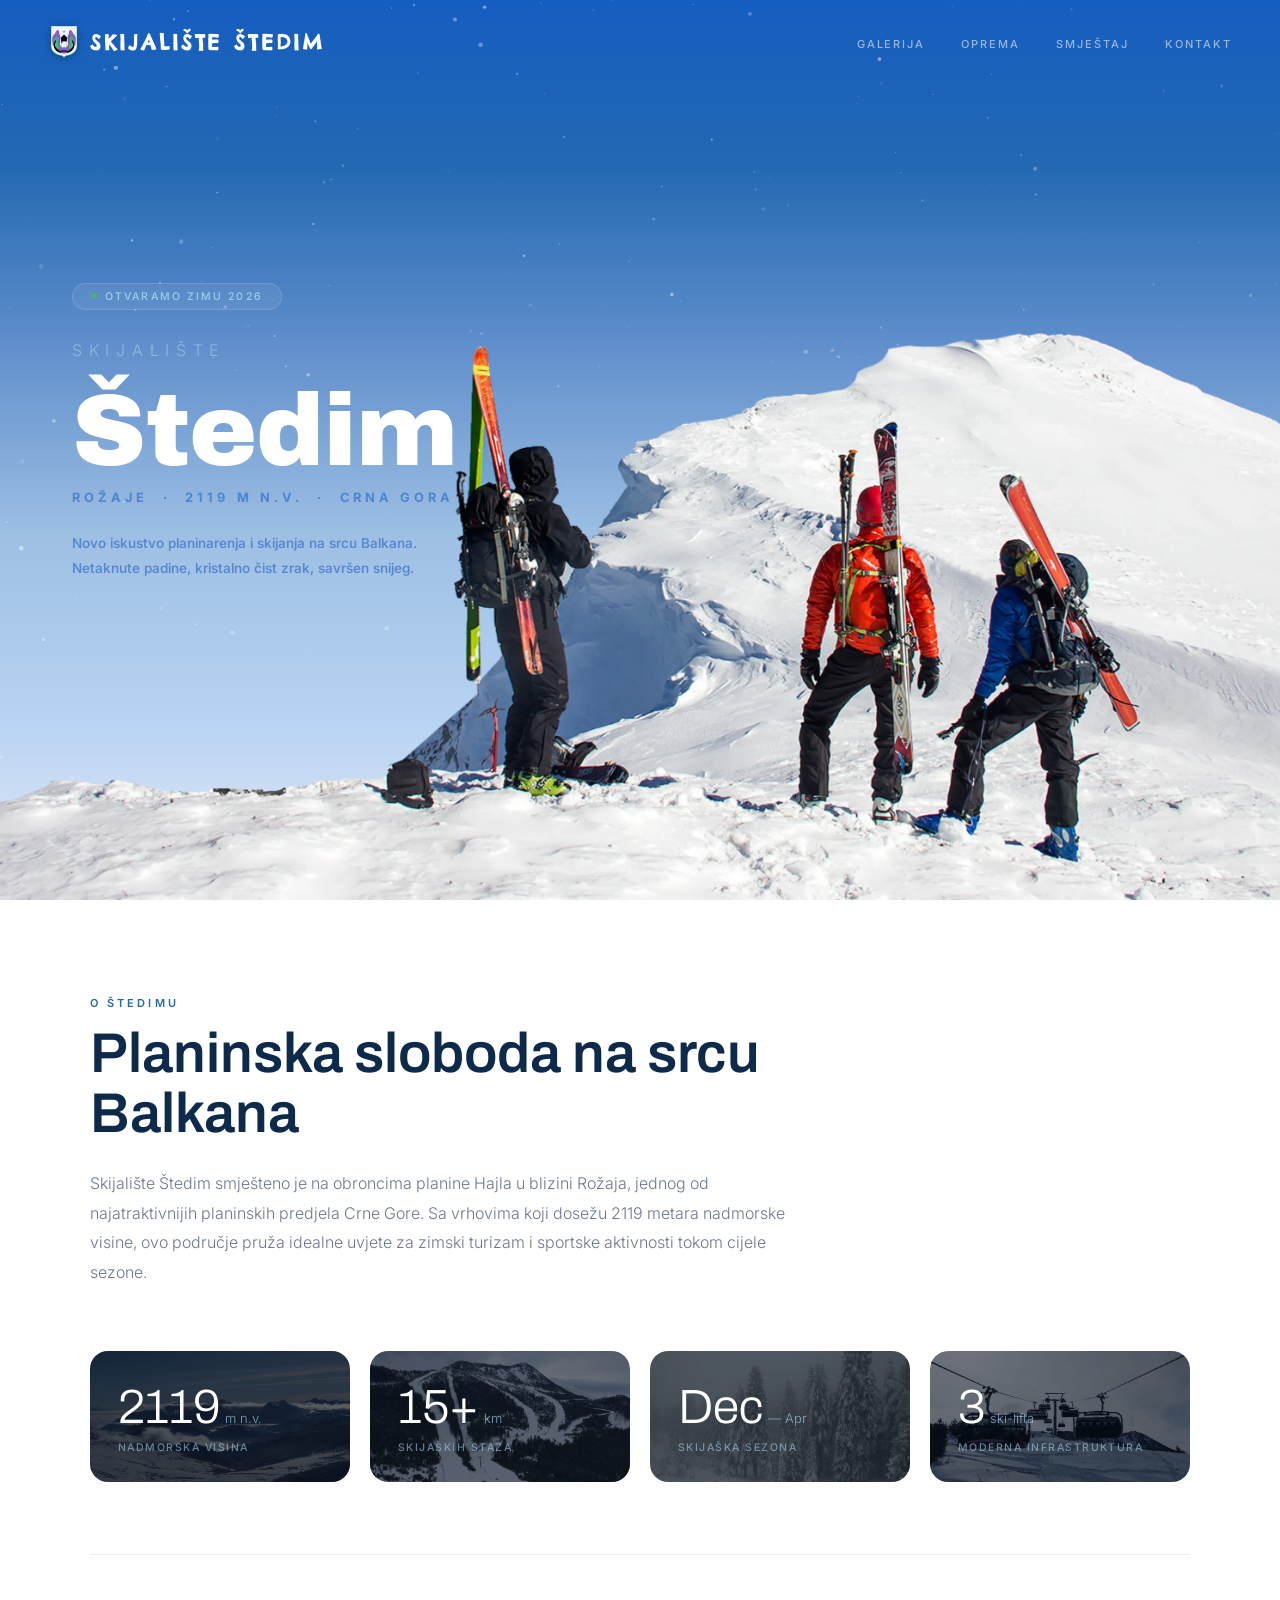
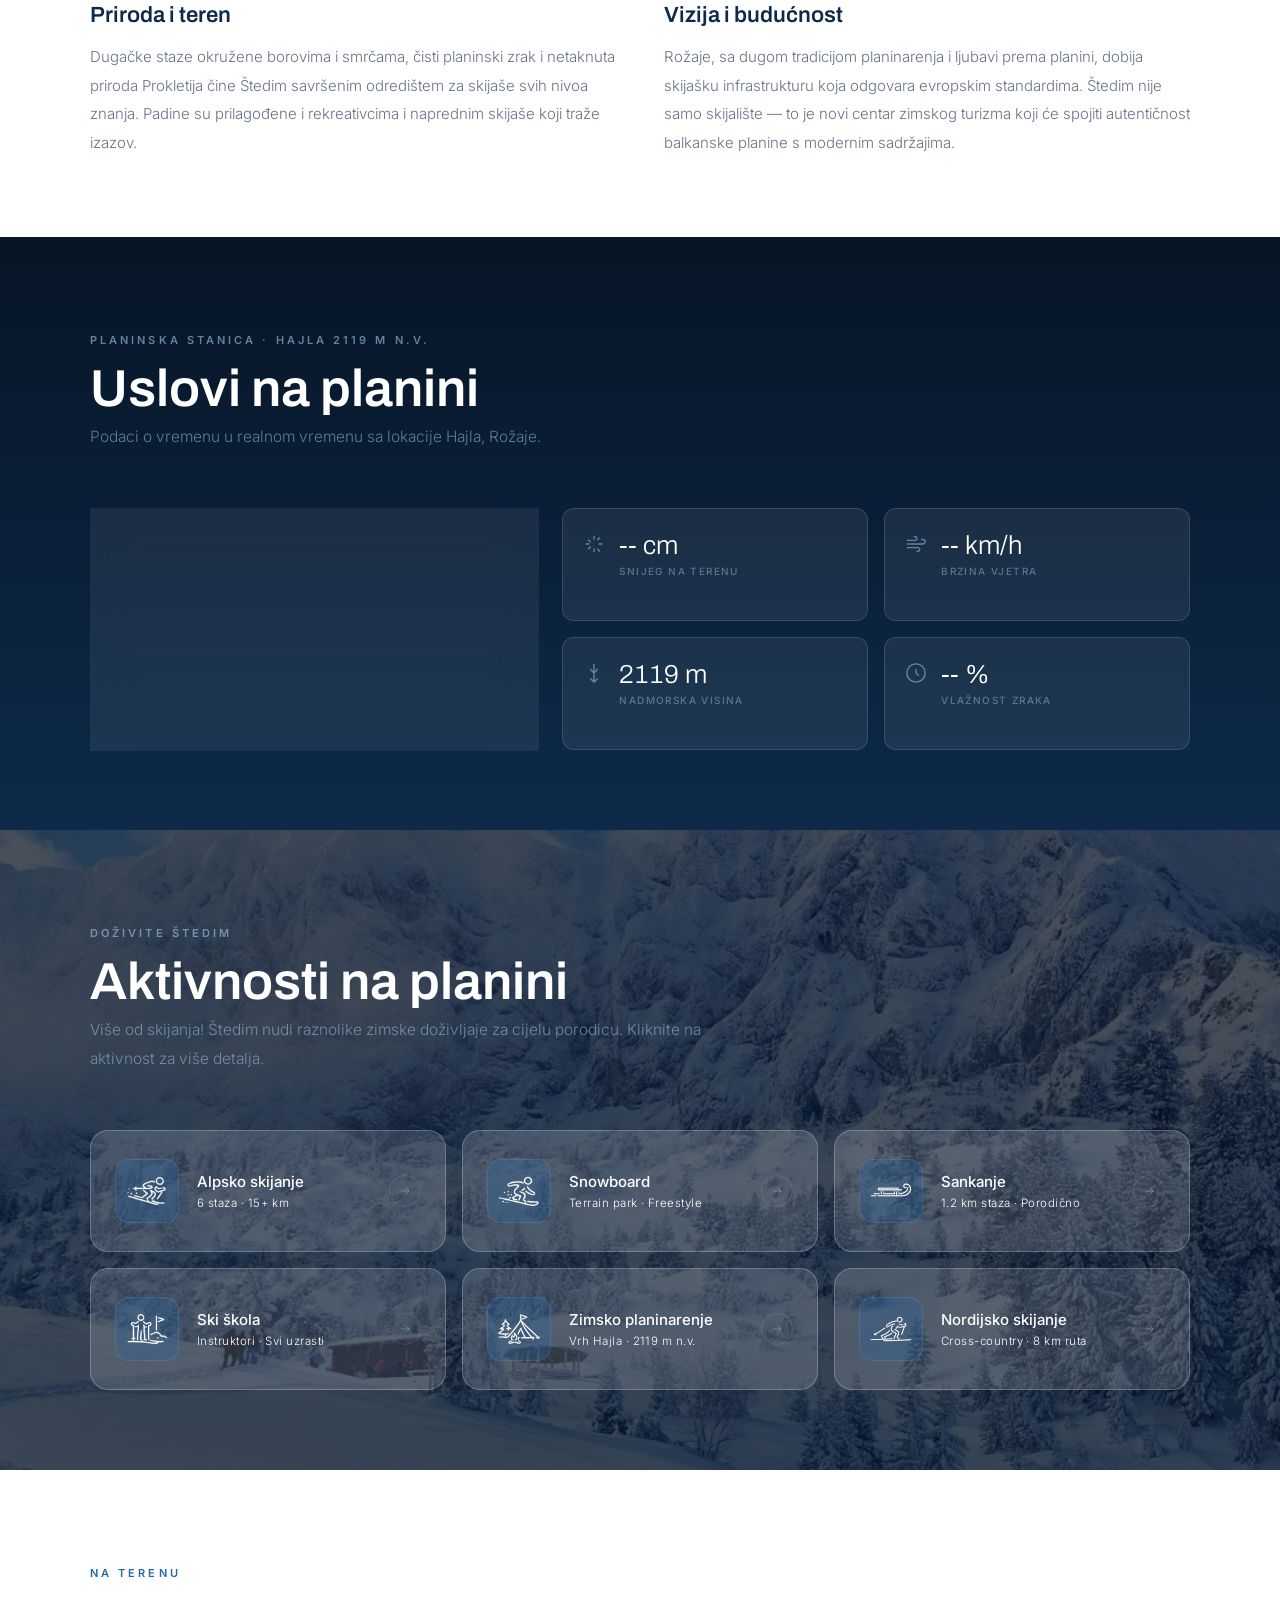
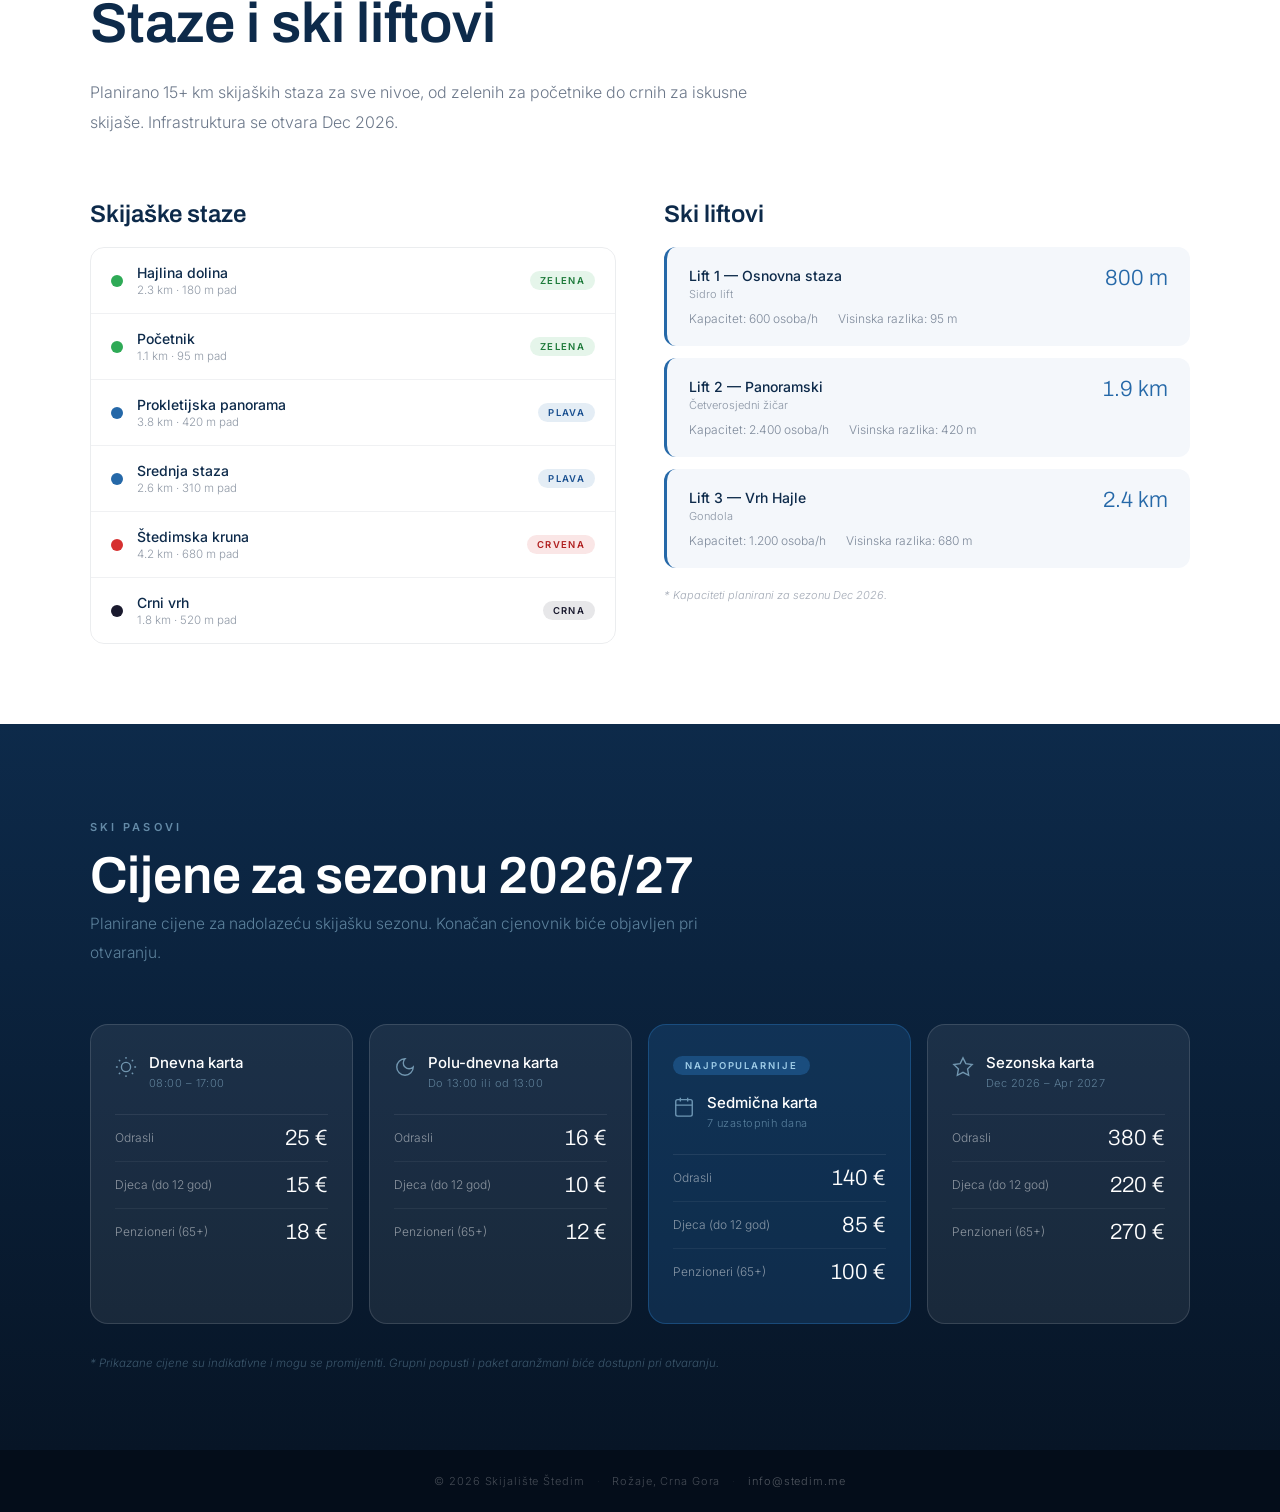
==== index.html @ 7eb615d1 "merge conflicte sredjujem" ====
<!doctype html>
<html lang="bs">
  <head>
    <meta charset="UTF-8" />
    <meta name="viewport" content="width=device-width, initial-scale=1.0" />
    <title>Skijalište Štedim — Rožaje</title>
    <link rel="icon" type="image/webp" href="multimedia/rozaje-emblem.webp" />
    <link rel="stylesheet" href="css/main.css" />
    <link rel="preconnect" href="https://fonts.googleapis.com" />
    <link rel="preconnect" href="https://fonts.gstatic.com" crossorigin />
    <link
      href="https://fonts.googleapis.com/css2?family=Chelsea+Market&family=Inter:wght@300;400;500;600&display=swap"
      rel="stylesheet"
    />
    <script src="js/script.js" defer></script>
  </head>
  <body>
    <canvas id="snow"></canvas>

    <nav class="nav">
      <a href="index.html" class="nav-logo">
        <img
          src="multimedia/rozaje-emblem.webp"
          alt="Grb Rožaja"
          class="logo-icon"
        />
        <span class="logo-text">Skijalište Štedim</span>
      </a>
      <ul class="nav-links">
        <li><a href="gallery.html">Galerija</a></li>
        <li><a href="equipment.html">Oprema</a></li>
        <li><a href="accommodation.html">Smještaj</a></li>
        <li><a href="contact.html">Kontakt</a></li>
      </ul>
      <button class="nav-hamburger" id="nav-hamburger" aria-label="Otvori meni" aria-expanded="false">
        <span></span>
        <span></span>
        <span></span>
      </button>
    </nav>

    <div class="mobile-nav-backdrop" id="mobile-nav-backdrop"></div>
    <div class="mobile-nav" id="mobile-nav" aria-hidden="true">
      <ul>
        <li><a href="index.html">Početna</a></li>
        <li><a href="gallery.html">Galerija</a></li>
        <li><a href="equipment.html">Oprema</a></li>
        <li><a href="accommodation.html">Smještaj</a></li>
        <li><a href="contact.html">Kontakt</a></li>
      </ul>
    </div>

    <main class="hero">
      <div class="hero-content">
        <div class="badge">
          <span class="badge-dot"></span>
          Otvaramo Zimu 2026
        </div>

        <h1 class="hero-title">
          <span class="title-eyebrow">Skijalište</span>
          <em class="title-name">Štedim</em>
        </h1>

        <p class="hero-tagline">
          Rožaje &nbsp;·&nbsp; 2119 m n.v. &nbsp;·&nbsp; Crna Gora
        </p>

        <p class="hero-desc">
          Novo iskustvo planinarenja i skijanja na srcu Balkana.<br />
          Netaknute padine, kristalno čist zrak, savršen snijeg.
        </p>
      </div>

      <img
        src="multimedia/hajla-flip.webp"
        alt="Skijaši na Hajli"
        class="hero-photo-img"
      />

      <a href="#info" class="hero-scroll">
        <svg viewBox="0 0 24 24" fill="none" stroke="currentColor" stroke-width="1.5">
          <path d="M6 9l6 6 6-6" />
        </svg>
        Saznaj više
      </a>
    </main>

    <section class="info-section" id="info">
      <div class="info-inner">
        <p class="info-eyebrow">O Štedimu</p>
        <h2 class="info-title">Planinska sloboda na srcu Balkana</h2>
        <p class="info-lead">
          Skijalište Štedim smješteno je na obroncima planine Hajla u blizini
          Rožaja, jednog od najatraktivnijih planinskih predjela Crne Gore. Sa
          vrhovima koji dosežu 2119 metara nadmorske visine, ovo područje pruža
          idealne uvjete za zimski turizam i sportske aktivnosti tokom cijele
          sezone.
        </p>

        <div class="features-grid">
          <div class="feature-card">
            <div class="feature-stat">
              <span class="feature-num">2119</span>
              <span class="feature-unit">m n.v.</span>
            </div>
            <p class="feature-label">Nadmorska visina</p>
          </div>
          <div class="feature-card">
            <div class="feature-stat">
              <span class="feature-num">15+</span>
              <span class="feature-unit">km</span>
            </div>
            <p class="feature-label">Skijaških staza</p>
          </div>
          <div class="feature-card">
            <div class="feature-stat">
              <span class="feature-num">Dec</span>
              <span class="feature-unit">— Apr</span>
            </div>
            <p class="feature-label">Skijaška sezona</p>
          </div>
          <div class="feature-card">
            <div class="feature-stat">
              <span class="feature-num">3</span>
              <span class="feature-unit">ski-lifta</span>
            </div>
            <p class="feature-label">Moderna infrastruktura</p>
          </div>
        </div>

        <div class="info-body">
          <div class="info-col">
            <h3 class="info-col-title">Priroda i teren</h3>
            <p>
              Dugačke staze okružene borovima i smrčama, čisti planinski zrak i
              netaknuta priroda Prokletija čine Štedim savršenim odredištem za
              skijaše svih nivoa znanja. Padine su prilagođene i rekreativcima i
              naprednim skijaše koji traže izazov.
            </p>
          </div>
          <div class="info-col">
            <h3 class="info-col-title">Vizija i budućnost</h3>
            <p>
              Rožaje, sa dugom tradicijom planinarenja i ljubavi prema planini,
              dobija skijašku infrastrukturu koja odgovara evropskim
              standardima. Štedim nije samo skijalište — to je novi centar
              zimskog turizma koji će spojiti autentičnost balkanske planine s
              modernim sadržajima.
            </p>
          </div>
        </div>
      </div>
    </section>

    <!-- USLOVI NA PLANINI -->
    <section class="conditions-section" id="uslovi">
      <div class="section-inner">
        <p class="eyebrow-light">Planinska stanica · Hajla 2119 m n.v.</p>
        <h2 class="section-title-light">Uslovi na planini</h2>
        <p class="section-lead-light">
          Podaci o vremenu u realnom vremenu sa lokacije Hajla, Rožaje.
        </p>

        <div class="conditions-grid">
          <div class="cond-main-card">
            <div class="cond-weather-top">
              <span class="cond-icon" id="cond-icon">❄</span>
              <div class="cond-temp-block">
                <span class="cond-temp" id="cond-temp">--</span>
                <span class="cond-temp-unit">°C</span>
              </div>
            </div>
            <p class="cond-desc" id="cond-desc">Učitavanje podataka...</p>
            <p class="cond-updated">
              Ažurirano u <span id="cond-time">--:--</span>
            </p>
          </div>

          <div class="cond-stats">
            <div class="cond-stat-card">
              <svg
                class="cond-stat-svg"
                viewBox="0 0 24 24"
                fill="none"
                stroke="currentColor"
                stroke-width="1.5"
              >
                <path
                  d="M3 12h4m14 0h-4M12 3v4m0 14v-4m-6.36-9.64 2.83 2.83m7.06 7.06 2.83 2.83M5.64 17.64l2.83-2.83m7.06-7.06 2.83-2.83"
                />
              </svg>
              <div>
                <p class="cond-stat-val" id="cond-snow">-- cm</p>
                <p class="cond-stat-label">Snijeg na terenu</p>
              </div>
            </div>
            <div class="cond-stat-card">
              <svg
                class="cond-stat-svg"
                viewBox="0 0 24 24"
                fill="none"
                stroke="currentColor"
                stroke-width="1.5"
              >
                <path
                  d="M9.59 4.59A2 2 0 1 1 11 8H2m10.59 11.41A2 2 0 1 0 14 16H2m15.73-8.27A2.5 2.5 0 1 1 19.5 12H2"
                />
              </svg>
              <div>
                <p class="cond-stat-val" id="cond-wind">-- km/h</p>
                <p class="cond-stat-label">Brzina vjetra</p>
              </div>
            </div>
            <div class="cond-stat-card">
              <svg
                class="cond-stat-svg"
                viewBox="0 0 24 24"
                fill="none"
                stroke="currentColor"
                stroke-width="1.5"
              >
                <path d="M12 22V12m0 0V2m0 10 4-4m-4 4-4-4m4 14 4-4m-4 4-4-4" />
              </svg>
              <div>
                <p class="cond-stat-val">2119 m</p>
                <p class="cond-stat-label">Nadmorska visina</p>
              </div>
            </div>
            <div class="cond-stat-card">
              <svg
                class="cond-stat-svg"
                viewBox="0 0 24 24"
                fill="none"
                stroke="currentColor"
                stroke-width="1.5"
              >
                <circle cx="12" cy="12" r="10" />
                <path d="M12 8v4l3 3" />
              </svg>
              <div>
                <p class="cond-stat-val" id="cond-humidity">-- %</p>
                <p class="cond-stat-label">Vlažnost zraka</p>
              </div>
            </div>
          </div>
        </div>
      </div>
    </section>

    <!-- AKTIVNOSTI NA PLANINI -->
    <section class="activities-section" id="aktivnosti">
      <div class="section-inner">
        <p class="eyebrow-light">Doživite Štedim</p>
        <h2 class="section-title-light">Aktivnosti na planini</h2>
        <p class="section-lead-light">
          Više od skijanja! Štedim nudi raznolike zimske doživljaje za cijelu porodicu. Kliknite na aktivnost za više detalja.
        </p>

        <div class="activities-grid">
          <button class="act-card" data-key="skijanje">
            <div class="act-icon-wrap">
              <img src="multimedia/activity-icons/alpine-skiing.webp" alt="Alpsko skijanje" width="26" height="26" />
            </div>
            <div class="act-body">
              <h3 class="act-name">Alpsko skijanje</h3>
              <p class="act-sub">6 staza · 15+ km</p>
            </div>
            <span class="act-arrow">
              <svg viewBox="0 0 24 24" fill="none" stroke="currentColor" stroke-width="1.5">
                <path d="M5 12h14M13 6l6 6-6 6"/>
              </svg>
            </span>
          </button>

          <button class="act-card" data-key="snowboard">
            <div class="act-icon-wrap">
              <img src="multimedia/activity-icons/snowboard.webp" alt="Snowboard" width="26" height="26" />
            </div>
            <div class="act-body">
              <h3 class="act-name">Snowboard</h3>
              <p class="act-sub">Terrain park · Freestyle</p>
            </div>
            <span class="act-arrow">
              <svg viewBox="0 0 24 24" fill="none" stroke="currentColor" stroke-width="1.5">
                <path d="M5 12h14M13 6l6 6-6 6"/>
              </svg>
            </span>
          </button>

          <button class="act-card" data-key="sanjkanje">
            <div class="act-icon-wrap">
              <img src="multimedia/activity-icons/sledding.webp" alt="Sankanje" width="26" height="26" />
            </div>
            <div class="act-body">
              <h3 class="act-name">Sankanje</h3>
              <p class="act-sub">1.2 km staza · Porodično</p>
            </div>
            <span class="act-arrow">
              <svg viewBox="0 0 24 24" fill="none" stroke="currentColor" stroke-width="1.5">
                <path d="M5 12h14M13 6l6 6-6 6"/>
              </svg>
            </span>
          </button>

          <button class="act-card" data-key="ski-skola">
            <div class="act-icon-wrap">
              <img src="multimedia/activity-icons/ski-school.webp" alt="Ski škola" width="26" height="26" />
            </div>
            <div class="act-body">
              <h3 class="act-name">Ski škola</h3>
              <p class="act-sub">Instruktori · Svi uzrasti</p>
            </div>
            <span class="act-arrow">
              <svg viewBox="0 0 24 24" fill="none" stroke="currentColor" stroke-width="1.5">
                <path d="M5 12h14M13 6l6 6-6 6"/>
              </svg>
            </span>
          </button>

          <button class="act-card" data-key="planinarenje">
            <div class="act-icon-wrap">
              <img src="multimedia/activity-icons/winter-hiking.webp" alt="Zimsko planinarenje" width="26" height="26" />
            </div>
            <div class="act-body">
              <h3 class="act-name">Zimsko planinarenje</h3>
              <p class="act-sub">Vrh Hajla · 2119 m n.v.</p>
            </div>
            <span class="act-arrow">
              <svg viewBox="0 0 24 24" fill="none" stroke="currentColor" stroke-width="1.5">
                <path d="M5 12h14M13 6l6 6-6 6"/>
              </svg>
            </span>
          </button>

          <button class="act-card" data-key="nordijsko">
            <div class="act-icon-wrap">
              <img src="multimedia/activity-icons/nordic-skiing.webp" alt="Nordijsko skijanje" width="26" height="26" />
            </div>
            <div class="act-body">
              <h3 class="act-name">Nordijsko skijanje</h3>
              <p class="act-sub">Cross-country · 8 km ruta</p>
            </div>
            <span class="act-arrow">
              <svg viewBox="0 0 24 24" fill="none" stroke="currentColor" stroke-width="1.5">
                <path d="M5 12h14M13 6l6 6-6 6"/>
              </svg>
            </span>
          </button>
        </div>

      </div>
    </section>


    <!-- MODALNI PROZOR ZA AKTIVNOSTI -->
    <div class="act-modal" id="act-modal" aria-hidden="true">
      <div class="act-modal-bg" id="act-modal-bg"></div>
      <div class="act-modal-panel">
        <button class="act-modal-x" id="act-modal-x" aria-label="Zatvori">
          <svg viewBox="0 0 24 24" fill="none" stroke="currentColor" stroke-width="1.5">
            <path d="M18 6 6 18M6 6l12 12"/>
          </svg>
        </button>
        <div id="act-modal-content"></div>
      </div>
    </div>

    <!-- STAZE I SKI LIFTOVI -->
    <section class="slopes-section" id="staze">
      <div class="section-inner">
        <p class="info-eyebrow">Na terenu</p>
        <h2 class="info-title">Staze i ski liftovi</h2>
        <p class="info-lead">
          Planirano 15+ km skijaških staza za sve nivoe, od zelenih za početnike
          do crnih za iskusne skijaše. Infrastruktura se otvara Dec 2026.
        </p>

        <div class="slopes-lift-grid">
          <div class="slopes-col">
            <h3 class="slopes-col-title">Skijaške staze</h3>
            <div class="slope-list">
              <div class="slope-row">
                <span class="slope-dot sd-green"></span>
                <div class="slope-info">
                  <span class="slope-name">Hajlina dolina</span>
                  <span class="slope-meta">2.3 km · 180 m pad</span>
                </div>
                <span class="slope-badge sb-green">Zelena</span>
              </div>
              <div class="slope-row">
                <span class="slope-dot sd-green"></span>
                <div class="slope-info">
                  <span class="slope-name">Početnik</span>
                  <span class="slope-meta">1.1 km · 95 m pad</span>
                </div>
                <span class="slope-badge sb-green">Zelena</span>
              </div>
              <div class="slope-row">
                <span class="slope-dot sd-blue"></span>
                <div class="slope-info">
                  <span class="slope-name">Prokletijska panorama</span>
                  <span class="slope-meta">3.8 km · 420 m pad</span>
                </div>
                <span class="slope-badge sb-blue">Plava</span>
              </div>
              <div class="slope-row">
                <span class="slope-dot sd-blue"></span>
                <div class="slope-info">
                  <span class="slope-name">Srednja staza</span>
                  <span class="slope-meta">2.6 km · 310 m pad</span>
                </div>
                <span class="slope-badge sb-blue">Plava</span>
              </div>
              <div class="slope-row">
                <span class="slope-dot sd-red"></span>
                <div class="slope-info">
                  <span class="slope-name">Štedimska kruna</span>
                  <span class="slope-meta">4.2 km · 680 m pad</span>
                </div>
                <span class="slope-badge sb-red">Crvena</span>
              </div>
              <div class="slope-row">
                <span class="slope-dot sd-black"></span>
                <div class="slope-info">
                  <span class="slope-name">Crni vrh</span>
                  <span class="slope-meta">1.8 km · 520 m pad</span>
                </div>
                <span class="slope-badge sb-black">Crna</span>
              </div>
            </div>
          </div>

          <div class="slopes-col">
            <h3 class="slopes-col-title">Ski liftovi</h3>
            <div class="lift-list">
              <div class="lift-card">
                <div class="lift-header">
                  <div>
                    <p class="lift-name">Lift 1 — Osnovna staza</p>
                    <p class="lift-type">Sidro lift</p>
                  </div>
                  <span class="lift-len">800 m</span>
                </div>
                <div class="lift-details">
                  <span>Kapacitet: 600 osoba/h</span>
                  <span>Visinska razlika: 95 m</span>
                </div>
              </div>
              <div class="lift-card">
                <div class="lift-header">
                  <div>
                    <p class="lift-name">Lift 2 — Panoramski</p>
                    <p class="lift-type">Četverosjedni žičar</p>
                  </div>
                  <span class="lift-len">1.9 km</span>
                </div>
                <div class="lift-details">
                  <span>Kapacitet: 2.400 osoba/h</span>
                  <span>Visinska razlika: 420 m</span>
                </div>
              </div>
              <div class="lift-card">
                <div class="lift-header">
                  <div>
                    <p class="lift-name">Lift 3 — Vrh Hajle</p>
                    <p class="lift-type">Gondola</p>
                  </div>
                  <span class="lift-len">2.4 km</span>
                </div>
                <div class="lift-details">
                  <span>Kapacitet: 1.200 osoba/h</span>
                  <span>Visinska razlika: 680 m</span>
                </div>
              </div>
            </div>
            <p class="slopes-note">
              * Kapaciteti planirani za sezonu Dec 2026.
            </p>
          </div>
        </div>
      </div>

    </section>

    <!-- CIJENE I SKI PASOVI -->
    <section class="prices-section" id="cijene">
      <div class="section-inner">
        <p class="eyebrow-light">Ski pasovi</p>
        <h2 class="section-title-light">Cijene za sezonu 2026/27</h2>
        <p class="section-lead-light">
          Planirane cijene za nadolazeću skijašku sezonu. Konačan cjenovnik biće
          objavljen pri otvaranju.
        </p>

        <div class="prices-grid">
          <div class="price-card">
            <div class="price-card-head">
              <svg
                class="price-icon"
                viewBox="0 0 24 24"
                fill="none"
                stroke="currentColor"
                stroke-width="1.5"
              >
                <circle cx="12" cy="12" r="5" />
                <path
                  d="M12 1v2m0 18v2M4.22 4.22l1.42 1.42m12.72 12.72 1.42 1.42M1 12h2m18 0h2M4.22 19.78l1.42-1.42M18.36 5.64l1.42-1.42"
                />
              </svg>
              <div>
                <p class="price-period">Dnevna karta</p>
                <p class="price-desc-sm">08:00 – 17:00</p>
              </div>
            </div>
            <div class="price-rows">
              <div class="price-row">
                <span class="price-cat">Odrasli</span
                ><span class="price-val">25 €</span>
              </div>
              <div class="price-row">
                <span class="price-cat">Djeca (do 12 god)</span
                ><span class="price-val">15 €</span>
              </div>
              <div class="price-row">
                <span class="price-cat">Penzioneri (65+)</span
                ><span class="price-val">18 €</span>
              </div>
            </div>
          </div>

          <div class="price-card">
            <div class="price-card-head">
              <svg
                class="price-icon"
                viewBox="0 0 24 24"
                fill="none"
                stroke="currentColor"
                stroke-width="1.5"
              >
                <path d="M12 3a6 6 0 0 0 9 9 9 9 0 1 1-9-9Z" />
              </svg>
              <div>
                <p class="price-period">Polu-dnevna karta</p>
                <p class="price-desc-sm">Do 13:00 ili od 13:00</p>
              </div>
            </div>
            <div class="price-rows">
              <div class="price-row">
                <span class="price-cat">Odrasli</span
                ><span class="price-val">16 €</span>
              </div>
              <div class="price-row">
                <span class="price-cat">Djeca (do 12 god)</span
                ><span class="price-val">10 €</span>
              </div>
              <div class="price-row">
                <span class="price-cat">Penzioneri (65+)</span
                ><span class="price-val">12 €</span>
              </div>
            </div>
          </div>

          <div class="price-card price-card--featured">
            <p class="price-featured-label">Najpopularnije</p>
            <div class="price-card-head">
              <svg
                class="price-icon"
                viewBox="0 0 24 24"
                fill="none"
                stroke="currentColor"
                stroke-width="1.5"
              >
                <rect x="3" y="4" width="18" height="18" rx="2" />
                <path d="M16 2v4M8 2v4M3 10h18" />
              </svg>
              <div>
                <p class="price-period">Sedmična karta</p>
                <p class="price-desc-sm">7 uzastopnih dana</p>
              </div>
            </div>
            <div class="price-rows">
              <div class="price-row">
                <span class="price-cat">Odrasli</span
                ><span class="price-val">140 €</span>
              </div>
              <div class="price-row">
                <span class="price-cat">Djeca (do 12 god)</span
                ><span class="price-val">85 €</span>
              </div>
              <div class="price-row">
                <span class="price-cat">Penzioneri (65+)</span
                ><span class="price-val">100 €</span>
              </div>
            </div>
          </div>

          <div class="price-card">
            <div class="price-card-head">
              <svg
                class="price-icon"
                viewBox="0 0 24 24"
                fill="none"
                stroke="currentColor"
                stroke-width="1.5"
              >
                <polygon
                  points="12 2 15.09 8.26 22 9.27 17 14.14 18.18 21.02 12 17.77 5.82 21.02 7 14.14 2 9.27 8.91 8.26 12 2"
                />
              </svg>
              <div>
                <p class="price-period">Sezonska karta</p>
                <p class="price-desc-sm">Dec 2026 – Apr 2027</p>
              </div>
            </div>
            <div class="price-rows">
              <div class="price-row">
                <span class="price-cat">Odrasli</span
                ><span class="price-val">380 €</span>
              </div>
              <div class="price-row">
                <span class="price-cat">Djeca (do 12 god)</span
                ><span class="price-val">220 €</span>
              </div>
              <div class="price-row">
                <span class="price-cat">Penzioneri (65+)</span
                ><span class="price-val">270 €</span>
              </div>
            </div>
          </div>
        </div>

        <p class="prices-note">
          * Prikazane cijene su indikativne i mogu se promijeniti. Grupni
          popusti i paket aranžmani biće dostupni pri otvaranju.
        </p>
      </div>
    </section>

    <footer class="footer">
      <span>© 2026 Skijalište Štedim</span>
      <span class="dot">·</span>
      <span>Rožaje, Crna Gora</span>
      <span class="dot">·</span>
      <a href="mailto:info@stedim.me" class="footer-link">info@stedim.me</a>
    </footer>

  </body>
</html>
---- css/main.css ----
@import url("https://fonts.googleapis.com/css2?family=Archivo+Black&family=Archivo:wght@300;400;500&family=Chelsea+Market&display=swap");

.archivo-black-regular {
  font-family: "Archivo Black", sans-serif;
  font-weight: 400;
  font-style: normal;
}

/* ── Reset & base ─────────────────────────────────────────── */
*,
*::before,
*::after {
  box-sizing: border-box;
  margin: 0;
  padding: 0;
}

:root {
  --navy: #040d1a;
  --dark: #071526;
  --blue: #0d2a4a;
  --mid: #163a6b;
  --sky: #2568a8;
  --ice: #9fcde8;
  --white: #ffffff;
  --offwhite: #f4f7fb;
  --glass: rgba(255, 255, 255, 0.07);
  --glass-b: rgba(255, 255, 255, 0.13);
  --glass-h: rgba(255, 255, 255, 0.12);
  --shadow: 0 4px 32px rgba(10, 30, 60, 0.09);
  --shadow-lg: 0 8px 48px rgba(10, 30, 60, 0.13);
  --radius: 18px;
  --container: 1100px;
}

html {
  scroll-behavior: smooth;
}

body {
  font-family: "Inter", sans-serif;
  background: var(--navy);
  color: var(--white);
  min-height: 100dvh;
  overflow-x: hidden;
}

::-webkit-scrollbar {
  width: 5px;
}

::-webkit-scrollbar-track {
  background: var(--navy);
}

::-webkit-scrollbar-thumb {
  background: var(--mid);
  border-radius: 3px;
}

/* ── Snow canvas ──────────────────────────────────────────── */
#snow {
  position: fixed;
  inset: 0;
  width: 100%;
  height: 100%;
  pointer-events: none;
  z-index: 1;
}

/* ── Navigation ───────────────────────────────────────────── */
.nav {
  position: fixed;
  top: 0;
  left: 0;
  right: 0;
  z-index: 200;
  display: flex;
  align-items: center;
  justify-content: space-between;
  padding: 26px 48px;
  transition:
    background 0.35s,
    padding 0.35s,
    backdrop-filter 0.35s;
}

.nav--scrolled {
  background: rgba(25, 57, 102, 0.96);
  backdrop-filter: blur(14px);
  -webkit-backdrop-filter: blur(14px);
  padding: 16px 48px;
}

.nav-logo {
  display: flex;
  align-items: center;
  gap: 10px;
  text-decoration: none;
  color: inherit;
  flex-shrink: 0;
}

.logo-icon {
  width: 32px;
  height: 32px;
  object-fit: contain;
  flex-shrink: 0;
  filter: drop-shadow(0 1px 4px rgba(0, 0, 0, 0.3));
  opacity: 0.92;
}

.logo-text {
  font-family: "Chelsea Market", cursive;
  font-size: 21px;
  font-weight: 600;
  letter-spacing: 0.14em;
  text-transform: uppercase;
  color: var(--white);
}

.nav-links {
  display: flex;
  list-style: none;
  gap: 36px;
}

.nav-links a {
  font-size: 11px;
  font-weight: 500;
  letter-spacing: 0.18em;
  text-transform: uppercase;
  color: rgba(255, 255, 255, 0.55);
  text-decoration: none;
  transition: color 0.2s;
  padding: 4px 0;
  position: relative;
}

.nav-links a::after {
  content: "";
  position: absolute;
  bottom: 0;
  left: 0;
  right: 0;
  height: 1px;
  background: var(--ice);
  transform: scaleX(0);
  transition: transform 0.25s;
  transform-origin: left;
}

.nav-links a:hover,
.nav-links a.active {
  color: var(--white);
}

.nav-links a:hover::after,
.nav-links a.active::after {
  transform: scaleX(1);
}

/* ── Homepage hero ────────────────────────────────────────── */
.hero {
  position: relative;
  height: 100vh;
  min-height: 600px;
  display: flex;
  align-items: center;
  justify-content: flex-start;
  overflow: hidden;
  background: linear-gradient(
    180deg,
    #165dc1 0%,
    #2268b2 18%,
    #5f8ecb 38%,
    #9ec0e4 60%,
    #b8d3f3 80%,
    #e6ecf5 100%
  );
}

.hero-photo-img {
  position: absolute;
  bottom: 0;
  right: 0;
  width: 100%;
  height: auto;
  z-index: 8;
  pointer-events: none;
  user-select: none;
}

.moonlight {
  position: absolute;
  top: -80px;
  left: 50%;
  transform: translateX(-50%);
  width: 520px;
  height: 520px;
  background: radial-gradient(
    circle,
    rgba(160, 210, 255, 0.07) 0%,
    transparent 68%
  );
  pointer-events: none;
  z-index: 2;
}

/* Hero content */
.hero-content {
  position: absolute;
  z-index: 4;
  display: flex;
  flex-direction: column;
  align-items: flex-start;
  text-align: left;
  padding: 0 40px 0px 72px;
  width: 42%;
  animation: rise 1.4s cubic-bezier(0.22, 1, 0.36, 1) both;
}

@keyframes rise {
  from {
    opacity: 0;
    transform: translateY(28px);
  }

  to {
    opacity: 1;
    transform: translateY(0);
  }
}

.badge {
  display: inline-flex;
  align-items: center;
  gap: 8px;
  background: var(--glass);
  border: 1px solid var(--glass-b);
  backdrop-filter: blur(14px);
  -webkit-backdrop-filter: blur(14px);
  padding: 6px 18px;
  border-radius: 100px;
  font-size: 10.5px;
  font-weight: 500;
  letter-spacing: 0.2em;
  text-transform: uppercase;
  color: var(--ice);
  margin-bottom: 30px;
}

.badge-dot {
  width: 6px;
  height: 6px;
  border-radius: 50%;
  background: #4caf82;
  animation: pulse 2.2s ease infinite;
  flex-shrink: 0;
}

@keyframes pulse {
  0%,
  100% {
    opacity: 1;
    transform: scale(1);
  }

  50% {
    opacity: 0.4;
    transform: scale(0.75);
  }
}

.hero-title {
  display: flex;
  flex-direction: column;
  align-items: flex-start;
  margin-bottom: 14px;
}

.title-eyebrow {
  font-family: "Inter", sans-serif;
  font-size: clamp(12px, 1.6vw, 16px);
  font-weight: 300;
  letter-spacing: 0.42em;
  text-transform: uppercase;
  color: var(--ice);
  opacity: 0.7;
  margin-bottom: 6px;
}

.title-name {
  padding-top: 20px;
  font-size: clamp(70px, 8vw, 120px);
  font-family: "Archivo Black", sans-serif;
  font-weight: 300;
  font-style: normal;
  line-height: 0.88;
  letter-spacing: -0.01em;
  color: var(--white);
}

.hero-tagline {
  font-size: clamp(10.5px, 1vw, 15.2px);
  font-weight: bolder;
  letter-spacing: 0.32em;
  text-transform: uppercase;
  color: #165dc1;
  opacity: 0.55;
  margin-bottom: 26px;
}

.hero-desc {
  font-size: clamp(13.5px, 1vw, 17.7px);
  font-weight: 550;
  line-height: 1.85;
  color: #5686ce;
  max-width: 480px;
  margin-bottom: 36px;
}

.divider {
  display: flex;
  align-items: center;
  gap: 14px;
  margin-bottom: 36px;
  width: 280px;
}

.divider-line {
  flex: 1;
  height: 1px;
  background: rgba(255, 255, 255, 0.12);
}

.divider-icon {
  font-size: 12px;
  color: var(--ice);
  opacity: 0.4;
}

/* Countdown */
.countdown {
  display: flex;
  align-items: center;
  margin-bottom: 36px;
  background: var(--glass);
  border: 1px solid var(--glass-b);
  backdrop-filter: blur(20px);
  -webkit-backdrop-filter: blur(20px);
  border-radius: 14px;
  padding: 22px 36px;
}

.countdown-item {
  display: flex;
  flex-direction: column;
  align-items: center;
  min-width: 68px;
}

.count-num {
  font-family: "Archivo", sans-serif;
  font-size: clamp(34px, 4.8vw, 52px);
  font-weight: 300;
  color: var(--white);
  line-height: 1;
  min-width: 54px;
  text-align: center;
  font-variant-numeric: tabular-nums;
}

.count-label {
  font-size: 9px;
  font-weight: 500;
  letter-spacing: 0.22em;
  text-transform: uppercase;
  color: var(--ice);
  opacity: 0.45;
  margin-top: 7px;
}

.countdown-sep {
  font-family: "Archivo", sans-serif;
  font-size: 34px;
  font-weight: 300;
  color: rgba(255, 255, 255, 0.18);
  margin: 0 2px;
  padding-bottom: 14px;
  user-select: none;
}

.countdown-done {
  font-family: "Archivo", sans-serif;
  font-size: 28px;
  font-style: italic;
  font-weight: 300;
  opacity: 0.9;
  padding: 4px 0;
}

.signup-note {
  font-size: 11px;
  color: rgba(255, 255, 255, 0.28);
  letter-spacing: 0.04em;
}

/* Scroll indicator */
.hero-scroll {
  position: absolute;
  bottom: 28px;
  left: 50%;
  transform: translateX(-50%);
  z-index: 10;
  display: flex;
  flex-direction: column;
  align-items: center;
  gap: 6px;
  text-decoration: none;
  color: rgba(255, 255, 255, 0.32);
  font-size: 9px;
  letter-spacing: 0.22em;
  text-transform: uppercase;
  animation: bobble 2.8s ease infinite;
}

.hero-scroll svg {
  width: 18px;
  height: 18px;
}

@keyframes bobble {
  0%,
  100% {
    transform: translateX(-50%) translateY(0);
  }

  50% {
    transform: translateX(-50%) translateY(7px);
  }
}

/* ── Homepage info section ────────────────────────────────── */
.info-section {
  position: relative;
  z-index: 10;
  background: var(--white);
  width: 100%;
  padding: 96px 48px 80px;
}

.info-inner {
  max-width: var(--container);
  margin: 0 auto;
}

.info-eyebrow {
  font-size: 11px;
  font-weight: 600;
  letter-spacing: 0.28em;
  text-transform: uppercase;
  color: var(--sky);
  margin-bottom: 14px;
}

.info-title {
  font-family: "Archivo", sans-serif;
  font-size: clamp(32px, 4.5vw, 56px);
  font-weight: 600;
  color: var(--blue);
  line-height: 1.08;
  margin-bottom: 24px;
  max-width: 680px;
}

.info-lead {
  font-size: 16px;
  font-weight: 300;
  line-height: 1.85;
  color: rgba(10, 30, 60, 0.6);
  max-width: 700px;
  margin-bottom: 64px;
}

/* Feature stat cards */
.features-grid {
  display: grid;
  grid-template-columns: repeat(4, 1fr);
  gap: 20px;
  margin-bottom: 72px;
}

.feature-card {
  border-radius: var(--radius);
  padding: 32px 28px 28px;
  display: flex;
  flex-direction: column;
  align-items: flex-start;
  background-size: cover;
  background-position: center;
  background-repeat: no-repeat;
  position: relative;
  overflow: hidden;
}

.feature-card::before {
  content: "";
  position: absolute;
  inset: 0;
  background: rgba(4, 13, 26, 0.58);
  border-radius: inherit;
}

.feature-card > * {
  position: relative;
  z-index: 1;
}

.features-grid .feature-card:nth-child(1) {
  background-image: url("../multimedia/mountain-view.webp");
}

.features-grid .feature-card:nth-child(2) {
  background-image: url("../multimedia/trail-2.webp");
}

.features-grid .feature-card:nth-child(3) {
  background-image: url("../multimedia/forest.webp");
}

.features-grid .feature-card:nth-child(4) {
  background-image: url("../multimedia/ski-lift-2.webp");
}

.feature-stat {
  display: flex;
  align-items: baseline;
  gap: 5px;
  margin-bottom: 10px;
}

.feature-num {
  font-family: "Archivo", sans-serif;
  font-size: 48px;
  font-weight: 300;
  color: var(--white);
  line-height: 1;
}

.feature-unit {
  font-size: 13px;
  font-weight: 300;
  color: var(--ice);
  opacity: 0.75;
}

.feature-label {
  font-size: 10.5px;
  font-weight: 500;
  letter-spacing: 0.14em;
  text-transform: uppercase;
  color: rgba(159, 205, 232, 0.6);
}

/* Info text columns */
.info-body {
  display: grid;
  grid-template-columns: 1fr 1fr;
  gap: 48px;
  padding-top: 48px;
  border-top: 1px solid rgba(10, 30, 60, 0.08);
}

.info-col-title {
  font-family: "Archivo", sans-serif;
  font-size: 22px;
  font-weight: 600;
  color: var(--blue);
  margin-bottom: 16px;
}

.info-col p {
  font-size: 15px;
  font-weight: 300;
  line-height: 1.9;
  color: rgba(10, 30, 60, 0.62);
}

/* ── Conditions section ───────────────────────────────────── */
.conditions-section {
  position: relative;
  z-index: 10;
  background: linear-gradient(180deg, #071526 0%, #0d2a4a 100%);
  width: 100%;
  padding: 96px 48px 80px;
}

.section-inner {
  max-width: var(--container);
  margin: 0 auto;
}

.eyebrow-light {
  font-size: 11px;
  font-weight: 600;
  letter-spacing: 0.28em;
  text-transform: uppercase;
  color: var(--ice);
  opacity: 0.6;
  margin-bottom: 14px;
}

.section-title-light {
  font-family: "Archivo", sans-serif;
  font-size: clamp(32px, 4.5vw, 52px);
  font-weight: 600;
  color: var(--white);
  line-height: 1.08;
  margin-bottom: 6px;
  max-width: 680px;
}

.section-lead-light {
  font-size: 15.5px;
  font-weight: 300;
  line-height: 1.85;
  color: rgba(159, 205, 232, 0.55);
  max-width: 620px;
  margin-bottom: 56px;
}

.conditions-grid {
  display: grid;
  grid-template-columns: 1fr 1.4fr;
  gap: 24px;
  align-items: stretch;
}

.cond-main-card {
  background: var(--glass);
  border: 1px solid var(--glass-b);
  backdrop-filter: blur(20px);
  -webkit-backdrop-filter: blur(20px);
  border-radius: var(--radius);
  padding: 40px 36px 32px;
  display: flex;
  flex-direction: column;
  justify-content: space-between;
}

.cond-weather-top {
  display: flex;
  align-items: center;
  gap: 18px;
  margin-bottom: 20px;
}

.cond-icon {
  font-size: 52px;
  line-height: 1;
}

.cond-temp-block {
  display: flex;
  align-items: baseline;
  gap: 4px;
}

.cond-temp {
  font-family: "Archivo", sans-serif;
  font-size: clamp(64px, 9vw, 96px);
  font-weight: 300;
  color: var(--white);
  line-height: 1;
  font-variant-numeric: tabular-nums;
}

.cond-temp-unit {
  font-family: "Archivo", sans-serif;
  font-size: 36px;
  font-weight: 300;
  color: var(--ice);
  opacity: 0.6;
}

.cond-desc {
  font-size: 15px;
  font-weight: 300;
  color: rgba(255, 255, 255, 0.55);
  margin-bottom: 20px;
}

.cond-updated {
  font-size: 10.5px;
  font-weight: 500;
  letter-spacing: 0.14em;
  text-transform: uppercase;
  color: rgba(159, 205, 232, 0.35);
}

.cond-stats {
  display: grid;
  grid-template-columns: 1fr 1fr;
  gap: 16px;
}

.cond-stat-card {
  background: var(--glass);
  border: 1px solid var(--glass-b);
  border-radius: 12px;
  padding: 22px 20px;
  display: flex;
  align-items: flex-start;
  gap: 14px;
}

.cond-stat-svg {
  width: 22px;
  height: 22px;
  color: var(--ice);
  opacity: 0.55;
  flex-shrink: 0;
  margin-top: 2px;
}

.cond-stat-val {
  font-family: "Archivo", sans-serif;
  font-size: 26px;
  font-weight: 300;
  color: var(--white);
  line-height: 1.1;
  margin-bottom: 5px;
  font-variant-numeric: tabular-nums;
}

.cond-stat-label {
  font-size: 10px;
  font-weight: 500;
  letter-spacing: 0.14em;
  text-transform: uppercase;
  color: rgba(159, 205, 232, 0.45);
}

/* ── Activities section ───────────────────────────────────── */
.activities-section {
  position: relative;
  z-index: 10;
  background:
    linear-gradient(
      180deg,
      rgba(4, 13, 26, 0.72) 0%,
      rgba(7, 21, 38, 0.78) 100%
    ),
    url("../multimedia/background.webp") center center / cover no-repeat;
  width: 100%;
  padding: 96px 48px 80px;
}

.activities-grid {
  display: grid;
  grid-template-columns: repeat(3, 1fr);
  gap: 16px;
}

.act-card {
  background: rgba(255, 255, 255, 0.14);
  border: 1px solid rgba(255, 255, 255, 0.22);
  border-radius: var(--radius);
  padding: 28px 24px;
  display: flex;
  align-items: center;
  gap: 18px;
  cursor: pointer;
  text-align: left;
  width: 100%;
  font-family: "Inter", sans-serif;
  color: var(--white);
  transition:
    background 0.22s,
    border-color 0.22s,
    transform 0.22s;
}

.act-card:hover {
  background: rgba(255, 255, 255, 0.24);
  border-color: rgba(159, 205, 232, 0.45);
  transform: translateY(-3px);
}

.act-icon-wrap {
  width: 64px;
  height: 64px;
  border-radius: 14px;
  background: rgba(37, 104, 168, 0.28);
  border: 1px solid rgba(159, 205, 232, 0.14);
  display: flex;
  align-items: center;
  justify-content: center;
  font-size: 26px;
  flex-shrink: 0;
  line-height: 1;
}

.act-icon-wrap img {
  width: 42px;
  height: 42px;
  object-fit: contain;
}

.act-body {
  flex: 1;
  min-width: 0;
}

.act-name {
  font-size: 15px;
  font-weight: 500;
  color: var(--white);
  margin-bottom: 5px;
  white-space: nowrap;
  overflow: hidden;
  text-overflow: ellipsis;
}

.act-sub {
  font-size: 11.5px;
  font-weight: 300;
  color: var(--white);
  letter-spacing: 0.04em;
}

.act-arrow {
  flex-shrink: 0;
  width: 32px;
  height: 32px;
  border-radius: 50%;
  border: 1px solid rgba(255, 255, 255, 0.1);
  display: flex;
  align-items: center;
  justify-content: center;
  color: rgba(159, 205, 232, 0.45);
  transition:
    border-color 0.2s,
    color 0.2s,
    background 0.2s;
}

.act-arrow svg {
  width: 14px;
  height: 14px;
}

.act-card:hover .act-arrow {
  border-color: rgba(159, 205, 232, 0.4);
  color: var(--ice);
  background: rgba(37, 104, 168, 0.25);
}

/* ── Activity modal ────────────────────────────────────────── */
.act-modal {
  position: fixed;
  inset: 0;
  z-index: 600;
  display: flex;
  align-items: center;
  justify-content: center;
  padding: 24px;
  pointer-events: none;
  opacity: 0;
  transition: opacity 0.28s;
}

.act-modal.is-open {
  opacity: 1;
  pointer-events: all;
}

.act-modal-bg {
  position: absolute;
  inset: 0;
  background: rgba(4, 13, 26, 0.78);
  backdrop-filter: blur(10px);
  -webkit-backdrop-filter: blur(10px);
}

.act-modal-panel {
  position: relative;
  z-index: 1;
  background: linear-gradient(150deg, #0f2d50 0%, #071526 100%);
  border: 1px solid rgba(255, 255, 255, 0.1);
  border-radius: 24px;
  max-width: 560px;
  width: 100%;
  max-height: 88vh;
  overflow-y: auto;
  padding: 52px 48px 44px;
  transform: translateY(24px) scale(0.97);
  transition: transform 0.32s cubic-bezier(0.22, 1, 0.36, 1);
}

.act-modal.is-open .act-modal-panel {
  transform: translateY(0) scale(1);
}

.act-modal-x {
  position: absolute;
  top: 18px;
  right: 18px;
  width: 36px;
  height: 36px;
  border-radius: 50%;
  border: 1px solid rgba(255, 255, 255, 0.12);
  background: rgba(255, 255, 255, 0.06);
  cursor: pointer;
  display: flex;
  align-items: center;
  justify-content: center;
  color: rgba(255, 255, 255, 0.5);
  transition:
    background 0.2s,
    color 0.2s;
  font-family: inherit;
}

.act-modal-x:hover {
  background: rgba(255, 255, 255, 0.14);
  color: var(--white);
}

.act-modal-x svg {
  width: 16px;
  height: 16px;
}

/* Modal inner content */
.amd-icon {
  font-size: 54px;
  line-height: 1;
  margin-bottom: 18px;
  display: block;
}

.amd-title {
  font-family: "Archivo", sans-serif;
  font-size: clamp(28px, 5vw, 40px);
  font-weight: 600;
  color: var(--white);
  line-height: 1.1;
  margin-bottom: 8px;
}

.amd-sub {
  font-size: 11px;
  font-weight: 500;
  letter-spacing: 0.18em;
  text-transform: uppercase;
  color: rgba(159, 205, 232, 0.5);
  margin-bottom: 28px;
}

.amd-desc {
  font-size: 15px;
  font-weight: 300;
  line-height: 1.88;
  color: rgba(255, 255, 255, 0.62);
  margin-bottom: 32px;
  padding-bottom: 32px;
  border-bottom: 1px solid rgba(255, 255, 255, 0.08);
}

.amd-details {
  display: flex;
  flex-direction: column;
  margin-bottom: 28px;
}

.amd-row {
  display: flex;
  align-items: baseline;
  justify-content: space-between;
  gap: 16px;
  padding: 13px 0;
  border-bottom: 1px solid rgba(255, 255, 255, 0.06);
}

.amd-row:last-child {
  border-bottom: none;
}

.amd-label {
  font-size: 10.5px;
  font-weight: 500;
  letter-spacing: 0.14em;
  text-transform: uppercase;
  color: rgba(159, 205, 232, 0.4);
  flex-shrink: 0;
}

.amd-value {
  font-size: 13.5px;
  font-weight: 400;
  color: rgba(255, 255, 255, 0.85);
  text-align: right;
}

.amd-link {
  color: var(--ice);
  font-weight: 600;
  text-decoration: underline;
  text-underline-offset: 3px;
  transition: opacity 0.2s;
}

.amd-link:hover {
  opacity: 0.7;
}

.amd-tags {
  display: flex;
  flex-wrap: wrap;
  gap: 8px;
}

.amd-tag {
  font-size: 9.5px;
  font-weight: 600;
  letter-spacing: 0.18em;
  text-transform: uppercase;
  padding: 5px 13px;
  border-radius: 100px;
  background: rgba(37, 104, 168, 0.28);
  border: 1px solid rgba(159, 205, 232, 0.18);
  color: var(--ice);
}

/* ── Slopes section ───────────────────────────────────────── */
.slopes-section {
  position: relative;
  z-index: 10;
  background: var(--white);
  width: 100%;
  padding: 96px 48px 80px;
}

.slopes-lift-grid {
  display: grid;
  grid-template-columns: 1fr 1fr;
  gap: 48px;
  margin-top: 8px;
}

.slopes-col-title {
  font-family: "Archivo", sans-serif;
  font-size: 24px;
  font-weight: 600;
  color: var(--blue);
  margin-bottom: 20px;
}

.slope-list {
  display: flex;
  flex-direction: column;
  gap: 0;
  border: 1.5px solid rgba(10, 30, 60, 0.08);
  border-radius: 14px;
  overflow: hidden;
}

.slope-row {
  display: flex;
  align-items: center;
  gap: 14px;
  padding: 16px 20px;
  border-bottom: 1px solid rgba(10, 30, 60, 0.06);
  transition: background 0.15s;
}

.slope-row:last-child {
  border-bottom: none;
}

.slope-row:hover {
  background: rgba(10, 30, 60, 0.025);
}

.slope-dot {
  width: 12px;
  height: 12px;
  border-radius: 50%;
  flex-shrink: 0;
}

.sd-green {
  background: #2eaa56;
}

.sd-blue {
  background: #2568a8;
}

.sd-red {
  background: #d63030;
}

.sd-black {
  background: #1a1a2e;
}

.slope-info {
  flex: 1;
  display: flex;
  flex-direction: column;
  gap: 2px;
}

.slope-name {
  font-size: 14px;
  font-weight: 500;
  color: var(--blue);
}

.slope-meta {
  font-size: 11.5px;
  font-weight: 300;
  color: rgba(10, 30, 60, 0.45);
}

.slope-badge {
  font-size: 9.5px;
  font-weight: 600;
  letter-spacing: 0.14em;
  text-transform: uppercase;
  padding: 4px 10px;
  border-radius: 100px;
  flex-shrink: 0;
}

.sb-green {
  background: rgba(46, 170, 86, 0.12);
  color: #1d7a3a;
}

.sb-blue {
  background: rgba(37, 104, 168, 0.12);
  color: #1a5090;
}

.sb-red {
  background: rgba(214, 48, 48, 0.12);
  color: #b02020;
}

.sb-black {
  background: rgba(26, 26, 46, 0.1);
  color: #1a1a2e;
}

.lift-list {
  display: flex;
  flex-direction: column;
  gap: 12px;
}

.lift-card {
  background: var(--offwhite);
  border-radius: 12px;
  padding: 20px 22px;
  border-left: 3px solid var(--sky);
}

.lift-header {
  display: flex;
  align-items: flex-start;
  justify-content: space-between;
  gap: 12px;
  margin-bottom: 10px;
}

.lift-name {
  font-size: 14px;
  font-weight: 500;
  color: var(--blue);
  margin-bottom: 3px;
}

.lift-type {
  font-size: 11px;
  font-weight: 300;
  color: rgba(10, 30, 60, 0.45);
}

.lift-len {
  font-family: "Archivo", sans-serif;
  font-size: 22px;
  font-weight: 300;
  color: var(--sky);
  flex-shrink: 0;
  line-height: 1;
}

.lift-details {
  display: flex;
  gap: 20px;
  font-size: 12px;
  font-weight: 300;
  color: rgba(10, 30, 60, 0.5);
}

.slopes-note {
  margin-top: 20px;
  font-size: 11px;
  font-weight: 300;
  color: rgba(10, 30, 60, 0.38);
  font-style: italic;
}

/* ── Prices section ───────────────────────────────────────── */
.prices-section {
  position: relative;
  z-index: 10;
  background: linear-gradient(180deg, #0d2a4a 0%, #071526 100%);
  width: 100%;
  padding: 96px 48px 80px;
}

.prices-grid {
  display: grid;
  grid-template-columns: repeat(4, 1fr);
  gap: 16px;
  margin-bottom: 32px;
}

.price-card {
  background: var(--glass);
  border: 1px solid var(--glass-b);
  border-radius: var(--radius);
  padding: 28px 24px;
  position: relative;
  transition:
    background 0.2s,
    border-color 0.2s;
}

.price-card:hover {
  background: var(--glass-h);
  border-color: rgba(255, 255, 255, 0.2);
}

.price-card--featured {
  background: rgba(37, 104, 168, 0.25);
  border-color: rgba(37, 104, 168, 0.5);
}

.price-card--featured:hover {
  background: rgba(37, 104, 168, 0.35);
}

.price-featured-label {
  font-size: 9.5px;
  font-weight: 600;
  letter-spacing: 0.2em;
  text-transform: uppercase;
  color: var(--ice);
  background: rgba(37, 104, 168, 0.5);
  border-radius: 100px;
  padding: 4px 12px;
  display: inline-block;
  margin-bottom: 18px;
}

.price-card-head {
  display: flex;
  align-items: flex-start;
  gap: 12px;
  margin-bottom: 24px;
}

.price-icon {
  width: 22px;
  height: 22px;
  color: var(--ice);
  opacity: 0.65;
  flex-shrink: 0;
  margin-top: 3px;
}

.price-period {
  font-size: 15px;
  font-weight: 500;
  color: var(--white);
  margin-bottom: 4px;
}

.price-desc-sm {
  font-size: 11px;
  font-weight: 300;
  color: rgba(159, 205, 232, 0.5);
  letter-spacing: 0.04em;
}

.price-rows {
  display: flex;
  flex-direction: column;
  gap: 0;
  border-top: 1px solid rgba(255, 255, 255, 0.08);
}

.price-row {
  display: flex;
  align-items: center;
  justify-content: space-between;
  padding: 12px 0;
  border-bottom: 1px solid rgba(255, 255, 255, 0.06);
}

.price-row:last-child {
  border-bottom: none;
}

.price-cat {
  font-size: 12px;
  font-weight: 300;
  color: rgba(255, 255, 255, 0.5);
}

.price-val {
  font-family: "Archivo", sans-serif;
  font-size: 22px;
  font-weight: 300;
  color: var(--white);
  line-height: 1;
}

.prices-note {
  font-size: 11.5px;
  font-weight: 300;
  color: rgba(159, 205, 232, 0.35);
  font-style: italic;
  max-width: 700px;
}

#aktivnosti-sajt {
  text-decoration: none;
  color: white;
}

/* ── Reviews section ──────────────────────────────────────── */
.reviews-section {
  position: relative;
  z-index: 10;
  background: var(--white);
  width: 100%;
  padding: 96px 48px 80px;
}

.reviews-summary {
  display: flex;
  align-items: center;
  gap: 20px;
  margin-bottom: 40px;
  padding: 24px 32px;
  background: #dae8fb;
  border-radius: var(--radius);
}

.reviews-score-num {
  font-family: "Archivo", sans-serif;
  font-size: 48px;
  font-weight: 300;
  color: var(--blue);
  line-height: 1;
}

.reviews-stars {
  color: #e3a335;
  font-size: 17px;
  letter-spacing: 2px;
  margin-bottom: 4px;
}

.reviews-count {
  font-size: 11px;
  font-weight: 600;
  letter-spacing: 0.14em;
  text-transform: uppercase;
  color: rgba(10, 30, 60, 0.4);
}

.reviews-grid {
  display: grid;
  grid-template-columns: repeat(3, 1fr);
  gap: 16px;
  margin-bottom: 48px;
}

.reviews-grid:empty {
  display: none;
}

.review-card {
  background: #dae8fb;
  border-radius: 12px;
  padding: 24px 26px;
  display: flex;
  flex-direction: column;
  gap: 10px;
}

.review-card-head {
  display: flex;
  align-items: center;
  justify-content: space-between;
  gap: 12px;
}

.review-name {
  font-size: 14px;
  font-weight: 500;
  color: var(--blue);
}

.review-date {
  font-size: 10.5px;
  font-weight: 300;
  color: rgba(10, 30, 60, 0.4);
  flex-shrink: 0;
}

.review-card .reviews-stars {
  font-size: 13px;
  margin-bottom: 0;
}

.review-text {
  font-size: 13.5px;
  font-weight: 300;
  line-height: 1.7;
  color: rgba(10, 30, 60, 0.65);
}

.review-form-card {
  background: #dae8fb;
  border-radius: var(--radius);
  padding: 40px;
  max-width: 560px;
}

.review-form-title {
  font-family: "Archivo", sans-serif;
  font-size: 20px;
  font-weight: 600;
  color: var(--blue);
  margin-bottom: 22px;
}

.review-form {
  display: flex;
  flex-direction: column;
  gap: 18px;
}

.review-star-input {
  display: flex;
  gap: 6px;
}

.review-star {
  font-size: 28px;
  line-height: 1;
  background: none;
  border: none;
  cursor: pointer;
  color: rgba(10, 30, 60, 0.2);
  transition:
    color 0.15s,
    transform 0.15s;
  padding: 2px;
}

.review-star:hover {
  transform: scale(1.12);
}

.review-star.is-active {
  color: #e3a335;
}

.review-success {
  font-size: 13px;
  font-weight: 500;
  color: #1d7a3a;
}

/* ── Inner page header ────────────────────────────────────── */
.page-header {
  position: relative;
  height: 340px;
  display: flex;
  align-items: flex-end;
  justify-content: center;
  padding-bottom: 64px;
  overflow: hidden;
  background: linear-gradient(180deg, #040d1a 0%, #0d2a4a 65%, #163d72 100%);
  z-index: 5;
}

.page-header-content {
  position: relative;
  z-index: 10;
  text-align: center;
  animation: rise 1s cubic-bezier(0.22, 1, 0.36, 1) both;
}

.page-header-eyebrow {
  font-size: 10.5px;
  font-weight: 500;
  letter-spacing: 0.26em;
  text-transform: uppercase;
  color: var(--ice);
  opacity: 0.55;
  margin-bottom: 10px;
}

.page-header-title {
  font-family: "Archivo Black", sans-serif;
  font-size: clamp(44px, 7vw, 80px);
  font-weight: 400;
  font-style: normal;
  color: var(--white);
  line-height: 1;
}

/* ── Page main (inner pages) ──────────────────────────────── */
.page-main {
  position: relative;
  z-index: 10;
  background: var(--offwhite);
  min-height: 50vh;
  padding: 64px 48px 80px;
}

.page-wrap {
  max-width: var(--container);
  margin: 0 auto;
}

/* ── White cards ──────────────────────────────────────────── */
.card {
  background: var(--white);
  border-radius: var(--radius);
  box-shadow: var(--shadow);
  padding: 48px;
  margin-bottom: 24px;
}

.card:last-child {
  margin-bottom: 0;
}

.card-eyebrow {
  font-size: 10.5px;
  font-weight: 600;
  letter-spacing: 0.24em;
  text-transform: uppercase;
  color: var(--sky);
  margin-bottom: 10px;
}

.card-title {
  font-family: "Archivo", sans-serif;
  font-size: clamp(24px, 3vw, 34px);
  font-weight: 600;
  color: var(--blue);
  margin-bottom: 22px;
  line-height: 1.12;
}

.card-text {
  font-size: 15px;
  font-weight: 300;
  line-height: 1.88;
  color: rgba(10, 30, 60, 0.62);
}

.card-text + .card-text {
  margin-top: 14px;
}

.card-grid {
  display: grid;
  gap: 24px;
}

.card-grid--2 {
  grid-template-columns: 1fr 1fr;
}

.card-grid--3 {
  grid-template-columns: repeat(3, 1fr);
}

/* ── Contact ──────────────────────────────────────────────── */
.contact-info-list {
  list-style: none;
  display: flex;
  flex-direction: column;
  gap: 22px;
}

.contact-info-item {
  display: flex;
  align-items: flex-start;
  gap: 16px;
}

.contact-info-icon {
  width: 42px;
  height: 42px;
  background: var(--offwhite);
  border-radius: 10px;
  display: flex;
  align-items: center;
  justify-content: center;
  flex-shrink: 0;
  color: var(--sky);
}

.contact-info-icon svg {
  width: 18px;
  height: 18px;
}

.contact-info-label {
  font-size: 10px;
  font-weight: 600;
  letter-spacing: 0.18em;
  text-transform: uppercase;
  color: var(--sky);
  margin-bottom: 4px;
}

.contact-info-value {
  font-size: 15px;
  font-weight: 300;
  color: rgba(10, 30, 60, 0.72);
  line-height: 1.55;
}

.contact-info-value a {
  color: inherit;
  text-decoration: none;
  transition: color 0.2s;
}

.contact-info-value a:hover {
  color: var(--sky);
}

/* Contact form */
.form-grid {
  display: grid;
  grid-template-columns: 1fr 1fr;
  gap: 20px;
  margin-bottom: 20px;
}

.form-group {
  display: flex;
  flex-direction: column;
  gap: 7px;
}

.form-group--full {
  grid-column: 1 / -1;
}

.form-label {
  font-size: 10.5px;
  font-weight: 600;
  letter-spacing: 0.15em;
  text-transform: uppercase;
  color: var(--blue);
  opacity: 0.65;
}

.form-input,
.form-textarea {
  font-family: "Inter", sans-serif;
  font-size: 14px;
  font-weight: 300;
  padding: 13px 16px;
  border: 1.5px solid rgba(10, 30, 60, 0.11);
  border-radius: 9px;
  color: var(--blue);
  background: var(--offwhite);
  outline: none;
  transition:
    border-color 0.2s,
    background 0.2s;
  resize: vertical;
}

.form-input:focus,
.form-textarea:focus {
  border-color: var(--sky);
  background: var(--white);
}

.form-input::placeholder,
.form-textarea::placeholder {
  color: rgba(10, 30, 60, 0.28);
}

.form-textarea {
  min-height: 130px;
}

.btn-primary {
  font-family: "Inter", sans-serif;
  font-size: 12.5px;
  font-weight: 500;
  letter-spacing: 0.1em;
  text-transform: uppercase;
  padding: 14px 36px;
  background: var(--blue);
  color: var(--white);
  border: none;
  border-radius: 9px;
  cursor: pointer;
  transition:
    background 0.2s,
    transform 0.12s;
}

.btn-primary:hover {
  background: var(--mid);
}

.btn-primary:active {
  transform: scale(0.98);
}

/* ── Kako doći ────────────────────────────────────────────── */
.route-list {
  list-style: none;
  display: flex;
  flex-direction: column;
  gap: 12px;
}

.route-item {
  display: flex;
  align-items: center;
  justify-content: space-between;
  padding: 16px 20px;
  background: var(--offwhite);
  border-radius: 10px;
  border-left: 3px solid var(--sky);
}

.route-from {
  font-size: 14px;
  font-weight: 500;
  color: var(--blue);
}

.route-meta {
  display: flex;
  gap: 28px;
}

.route-dist {
  font-size: 13px;
  font-weight: 300;
  color: rgba(10, 30, 60, 0.5);
}

.route-time {
  font-size: 13px;
  font-weight: 600;
  color: var(--sky);
  min-width: 56px;
  text-align: right;
}

.gps-box {
  display: inline-flex;
  align-items: center;
  gap: 14px;
  background: var(--offwhite);
  border: 1.5px solid rgba(10, 30, 60, 0.1);
  border-radius: 10px;
  padding: 14px 20px;
  margin-top: 24px;
  flex-wrap: wrap;
  gap: 10px 24px;
}

.gps-entry {
  display: flex;
  flex-direction: column;
  gap: 3px;
}

.gps-label {
  font-size: 9.5px;
  font-weight: 600;
  letter-spacing: 0.18em;
  text-transform: uppercase;
  color: var(--sky);
}

.gps-val {
  font-size: 14px;
  font-weight: 400;
  color: var(--blue);
  font-variant-numeric: tabular-nums;
}

.map-embed {
  margin-top: 4px;
}

.map-link {
  display: inline-flex;
  align-items: center;
  gap: 6px;
  margin-top: 12px;
  font-size: 12px;
  font-weight: 500;
  letter-spacing: 0.08em;
  color: var(--sky);
  text-decoration: none;
  transition: opacity 0.2s;
}

.map-link:hover {
  opacity: 0.75;
}

/* ── Footer ───────────────────────────────────────────────── */
.footer {
  position: relative;
  z-index: 10;
  background: var(--navy);
  display: flex;
  align-items: center;
  justify-content: center;
  flex-wrap: wrap;
  gap: 8px 12px;
  padding: 24px;
  font-size: 11px;
  font-weight: 300;
  color: rgba(255, 255, 255, 0.25);
  letter-spacing: 0.08em;
}

.dot {
  opacity: 0.25;
}

.footer-link {
  color: rgba(255, 255, 255, 0.3);
  text-decoration: none;
  transition: color 0.2s;
}

.footer-link:hover {
  color: var(--ice);
}

/* ── Hamburger button ─────────────────────────────────────── */
.nav-hamburger {
  display: none;
  flex-direction: column;
  justify-content: center;
  gap: 5px;
  width: 40px;
  height: 40px;
  background: none;
  border: none;
  cursor: pointer;
  padding: 6px;
  z-index: 300;
}

.nav-hamburger span {
  display: block;
  width: 22px;
  height: 2px;
  background: rgba(255, 255, 255, 0.85);
  border-radius: 2px;
  transition:
    transform 0.28s cubic-bezier(0.22, 1, 0.36, 1),
    opacity 0.22s;
  transform-origin: center;
}

.nav-hamburger.is-open span:nth-child(1) {
  transform: translateY(7px) rotate(45deg);
}

.nav-hamburger.is-open span:nth-child(2) {
  opacity: 0;
  transform: scaleX(0);
}

.nav-hamburger.is-open span:nth-child(3) {
  transform: translateY(-7px) rotate(-45deg);
}

/* ── Mobile navigation overlay ────────────────────────────── */
.mobile-nav-backdrop {
  position: fixed;
  inset: 0;
  z-index: 900;
  background: rgba(0, 0, 0, 0.45);
  opacity: 0;
  pointer-events: none;
  transition: opacity 0.35s ease;
}

.mobile-nav-backdrop.is-open {
  opacity: 1;
  pointer-events: auto;
}

.mobile-nav {
  position: fixed;
  top: 0;
  right: 0;
  bottom: 0;
  width: min(320px, 85vw);
  z-index: 901;
  background: rgba(6, 17, 32, 0.96);
  backdrop-filter: blur(24px);
  -webkit-backdrop-filter: blur(24px);
  border-left: 1px solid rgba(159, 205, 232, 0.08);
  display: flex;
  align-items: center;
  justify-content: flex-start;
  padding: 0 40px;
  transform: translateX(100%);
  transition: transform 0.35s cubic-bezier(0.4, 0, 0.2, 1);
  pointer-events: none;
}

.mobile-nav.is-open {
  transform: translateX(0);
  pointer-events: auto;
}

.mobile-nav ul {
  list-style: none;
  display: flex;
  flex-direction: column;
  align-items: flex-start;
  gap: 0;
  width: 100%;
}

.mobile-nav ul li {
  width: 100%;
  border-bottom: 1px solid rgba(159, 205, 232, 0.07);
}

.mobile-nav ul li:first-child {
  border-top: 1px solid rgba(159, 205, 232, 0.07);
}

.mobile-nav ul a {
  font-family: "Inter", sans-serif;
  font-size: 15px;
  font-weight: 400;
  color: rgba(255, 255, 255, 0.65);
  text-decoration: none;
  letter-spacing: 0.12em;
  text-transform: uppercase;
  display: flex;
  align-items: center;
  gap: 12px;
  padding: 18px 0;
  transition:
    color 0.2s,
    gap 0.2s;
}

.mobile-nav ul a::before {
  content: "";
  display: block;
  width: 16px;
  height: 1px;
  background: var(--ice);
  opacity: 0;
  transition:
    opacity 0.2s,
    width 0.2s;
  flex-shrink: 0;
}

.mobile-nav ul a:hover {
  color: #fff;
  gap: 16px;
}

.mobile-nav ul a:hover::before {
  opacity: 1;
}

/* ── Responsive ───────────────────────────────────────────── */
@media (max-width: 960px) {
  .features-grid {
    grid-template-columns: repeat(2, 1fr);
  }

  .info-body {
    grid-template-columns: 1fr;
    gap: 28px;
  }

  .card-grid--2 {
    grid-template-columns: 1fr;
  }

  .card-grid--3 {
    grid-template-columns: 1fr 1fr;
  }
  .conditions-grid {
    grid-template-columns: 1fr;
  }

  .activities-grid {
    grid-template-columns: repeat(2, 1fr);
  }

  .slopes-lift-grid {
    grid-template-columns: 1fr;
    gap: 40px;
  }

  .prices-grid {
    grid-template-columns: repeat(2, 1fr);
  }
  .reviews-grid {
    grid-template-columns: repeat(2, 1fr);
  }
}

@media (max-width: 768px) {
  .nav {
    padding: 18px 22px;
    z-index: 300;
  }

  .nav--scrolled {
    padding: 14px 22px;
  }

  .nav-links {
    display: none;
  }

  .nav-hamburger {
    display: flex;
  }

  .hero {
    align-items: flex-start;
  }

  .hero-content {
    width: 100%;
    max-width: 100%;
    padding: 140px 28px 0;
  }

  .info-section {
    padding: 64px 24px 56px;
  }

  .photo-interlude {
    height: auto;
    min-height: 520px;
    padding: 80px 0;
    background-position: 65% center;
  }

  .photo-interlude-content {
    padding: 0 28px;
  }

  .photo-heading {
    font-size: clamp(34px, 8vw, 52px);
  }

  .conditions-section,
  .activities-section,
  .slopes-section,
  .prices-section,
  .reviews-section {
    padding: 64px 24px 56px;
  }
  .reviews-grid {
    grid-template-columns: 1fr;
  }
  .reviews-summary {
    flex-wrap: wrap;
  }
  .review-form-card {
    padding: 28px 24px;
    max-width: 100%;
  }
  .activities-grid {
    grid-template-columns: 1fr;
  }

  .act-modal-panel {
    padding: 44px 28px 36px;
  }

  .page-main {
    padding: 48px 24px 64px;
  }

  .card {
    padding: 32px 24px;
  }

  .countdown {
    padding: 18px 20px;
  }

  .countdown-item {
    min-width: 52px;
  }

  .count-num {
    min-width: 44px;
  }

  .form-grid {
    grid-template-columns: 1fr;
  }

  .features-grid {
    grid-template-columns: 1fr 1fr;
    gap: 12px;
  }

  .feature-card {
    padding: 24px 20px;
  }

  .feature-num {
    font-size: 38px;
  }

  .route-item {
    flex-direction: column;
    align-items: flex-start;
    gap: 6px;
  }

  .cond-stats {
    grid-template-columns: 1fr 1fr;
  }

  .prices-grid {
    grid-template-columns: 1fr;
  }

  .lift-details {
    flex-direction: column;
    gap: 4px;
  }
}

@media (max-width: 520px) {
  .card-grid--3 {
    grid-template-columns: 1fr;
  }

  .cond-stats {
    grid-template-columns: 1fr;
  }

  .prices-grid {
    grid-template-columns: 1fr;
  }

  .features-grid {
    grid-template-columns: 1fr;
  }

  .slopes-lift-grid {
    gap: 28px;
  }
}

#aktivnosti-sajt {
  text-decoration: none;
  color: white;
}
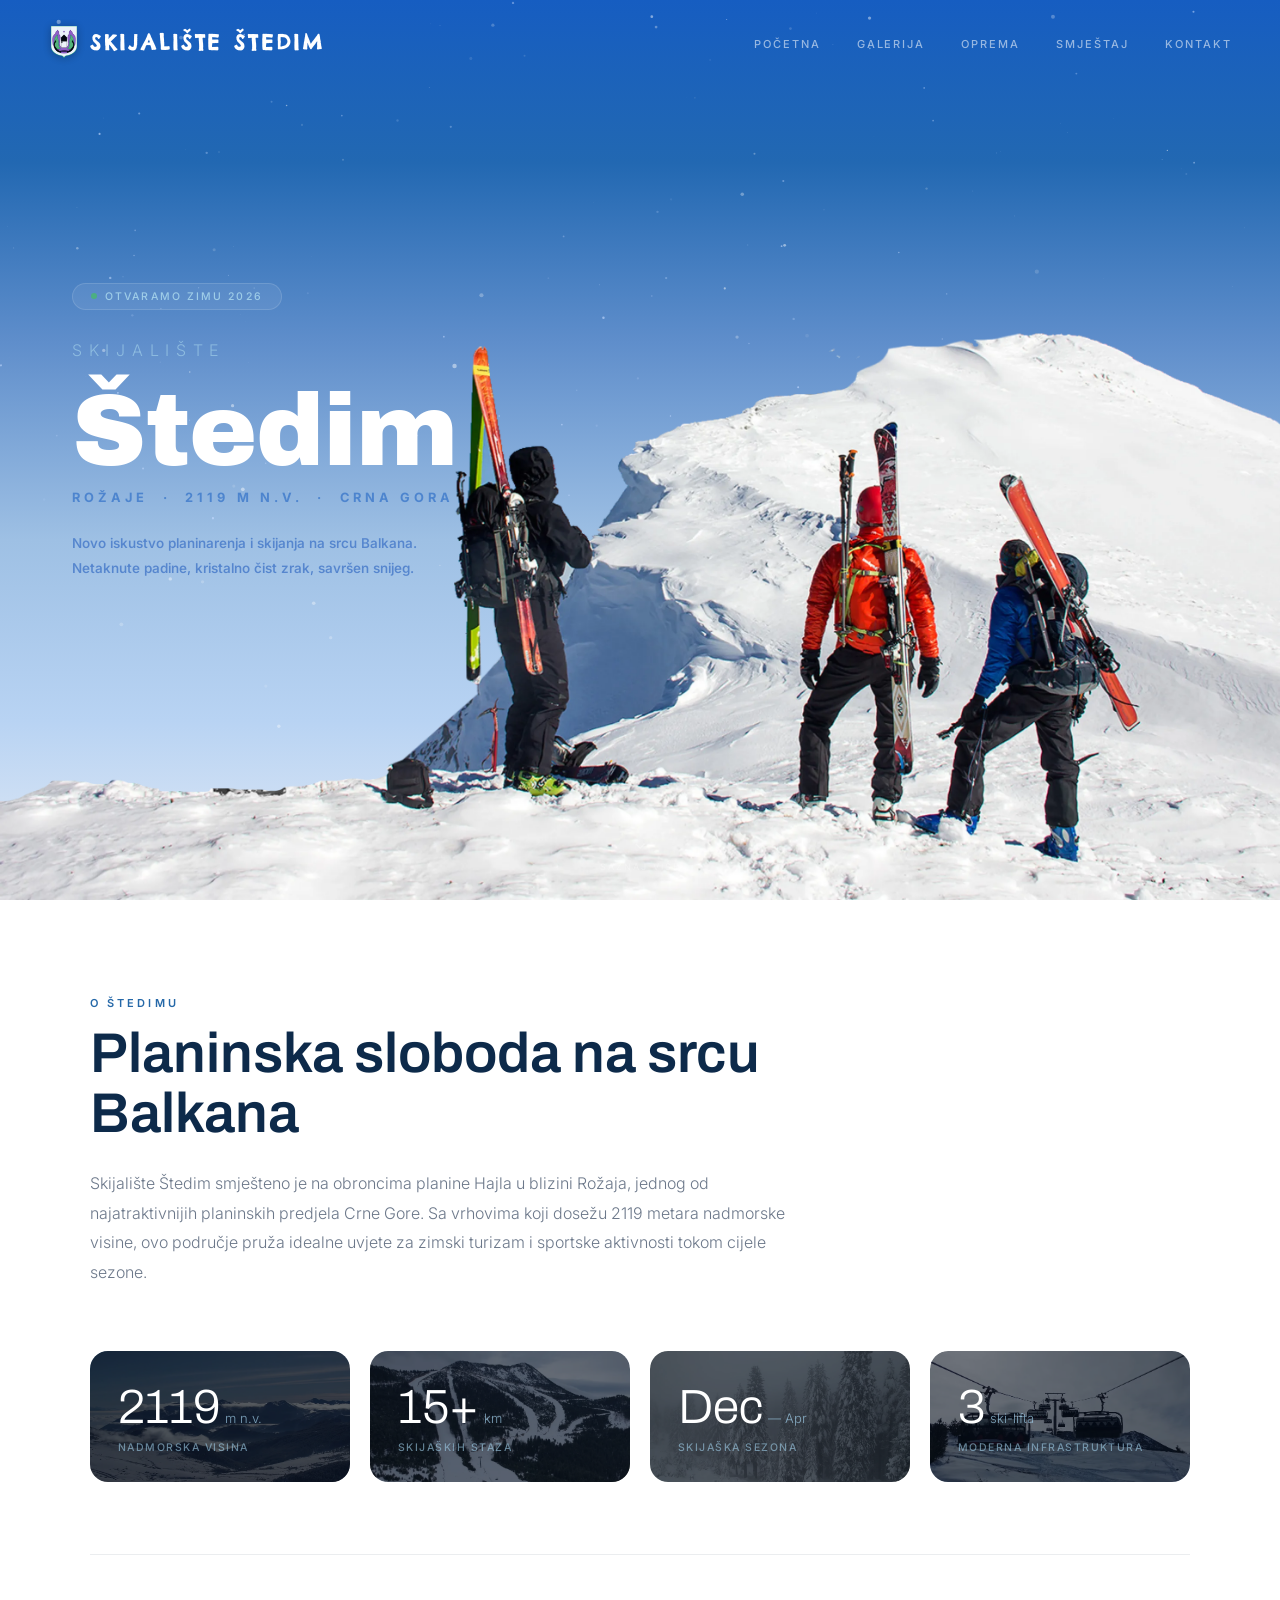
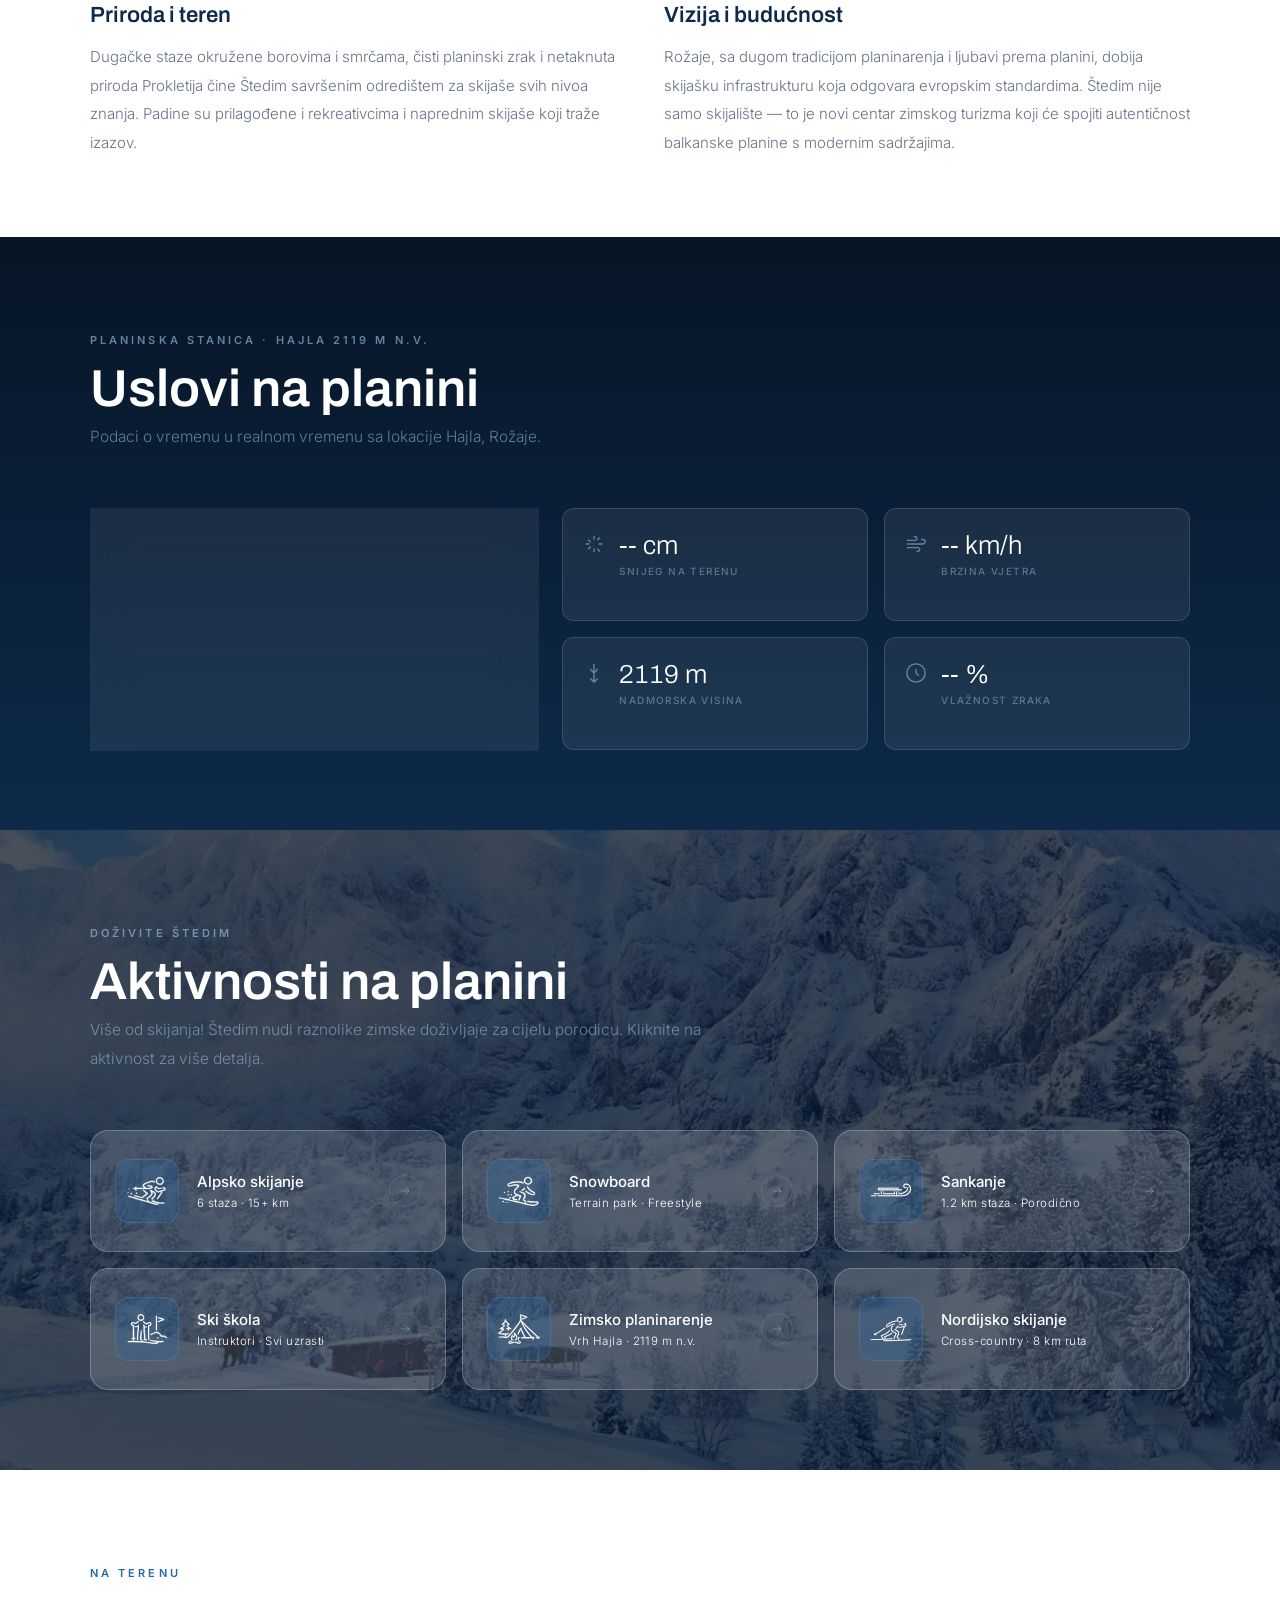
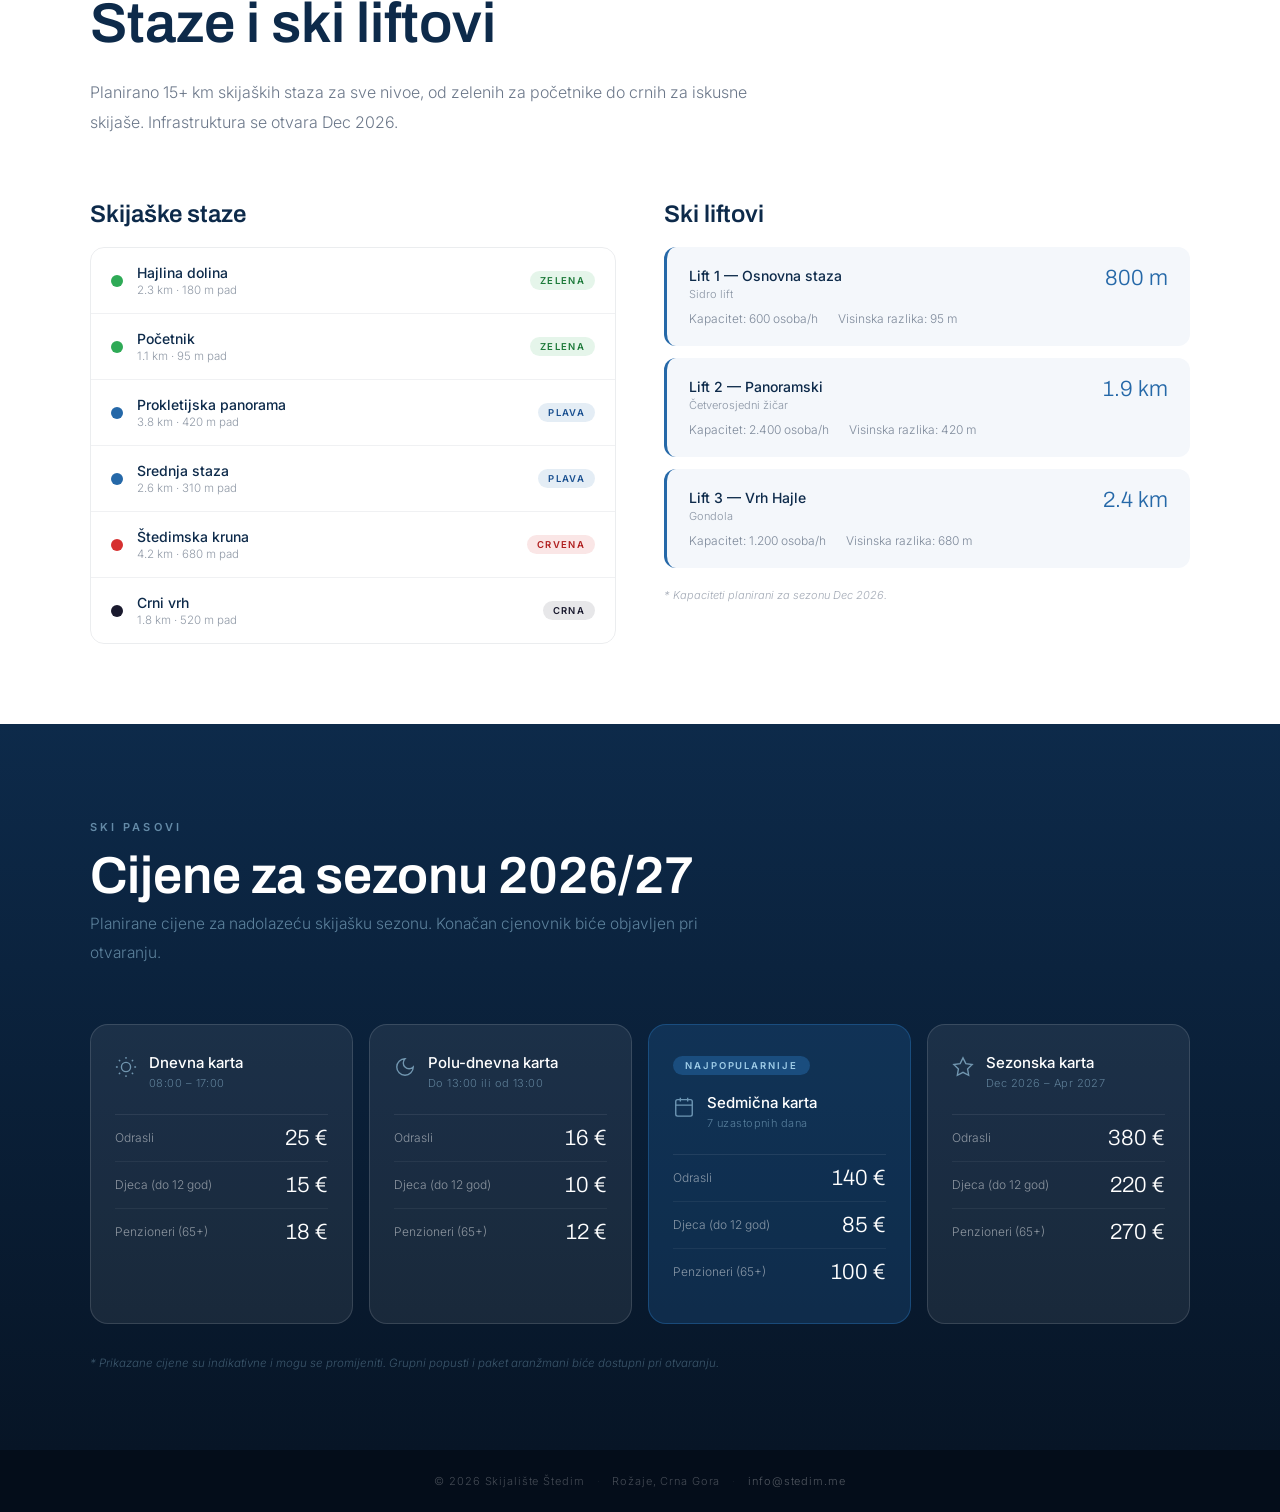
==== commit 670172b9: "dodala pocetnu u nav bar" ====
--- a/index.html
+++ b/index.html
@@ -27,6 +27,7 @@
         <span class="logo-text">Skijalište Štedim</span>
       </a>
       <ul class="nav-links">
+        <li><a href="index.html">Početna</a></li>
         <li><a href="gallery.html">Galerija</a></li>
         <li><a href="equipment.html">Oprema</a></li>
         <li><a href="accommodation.html">Smještaj</a></li>
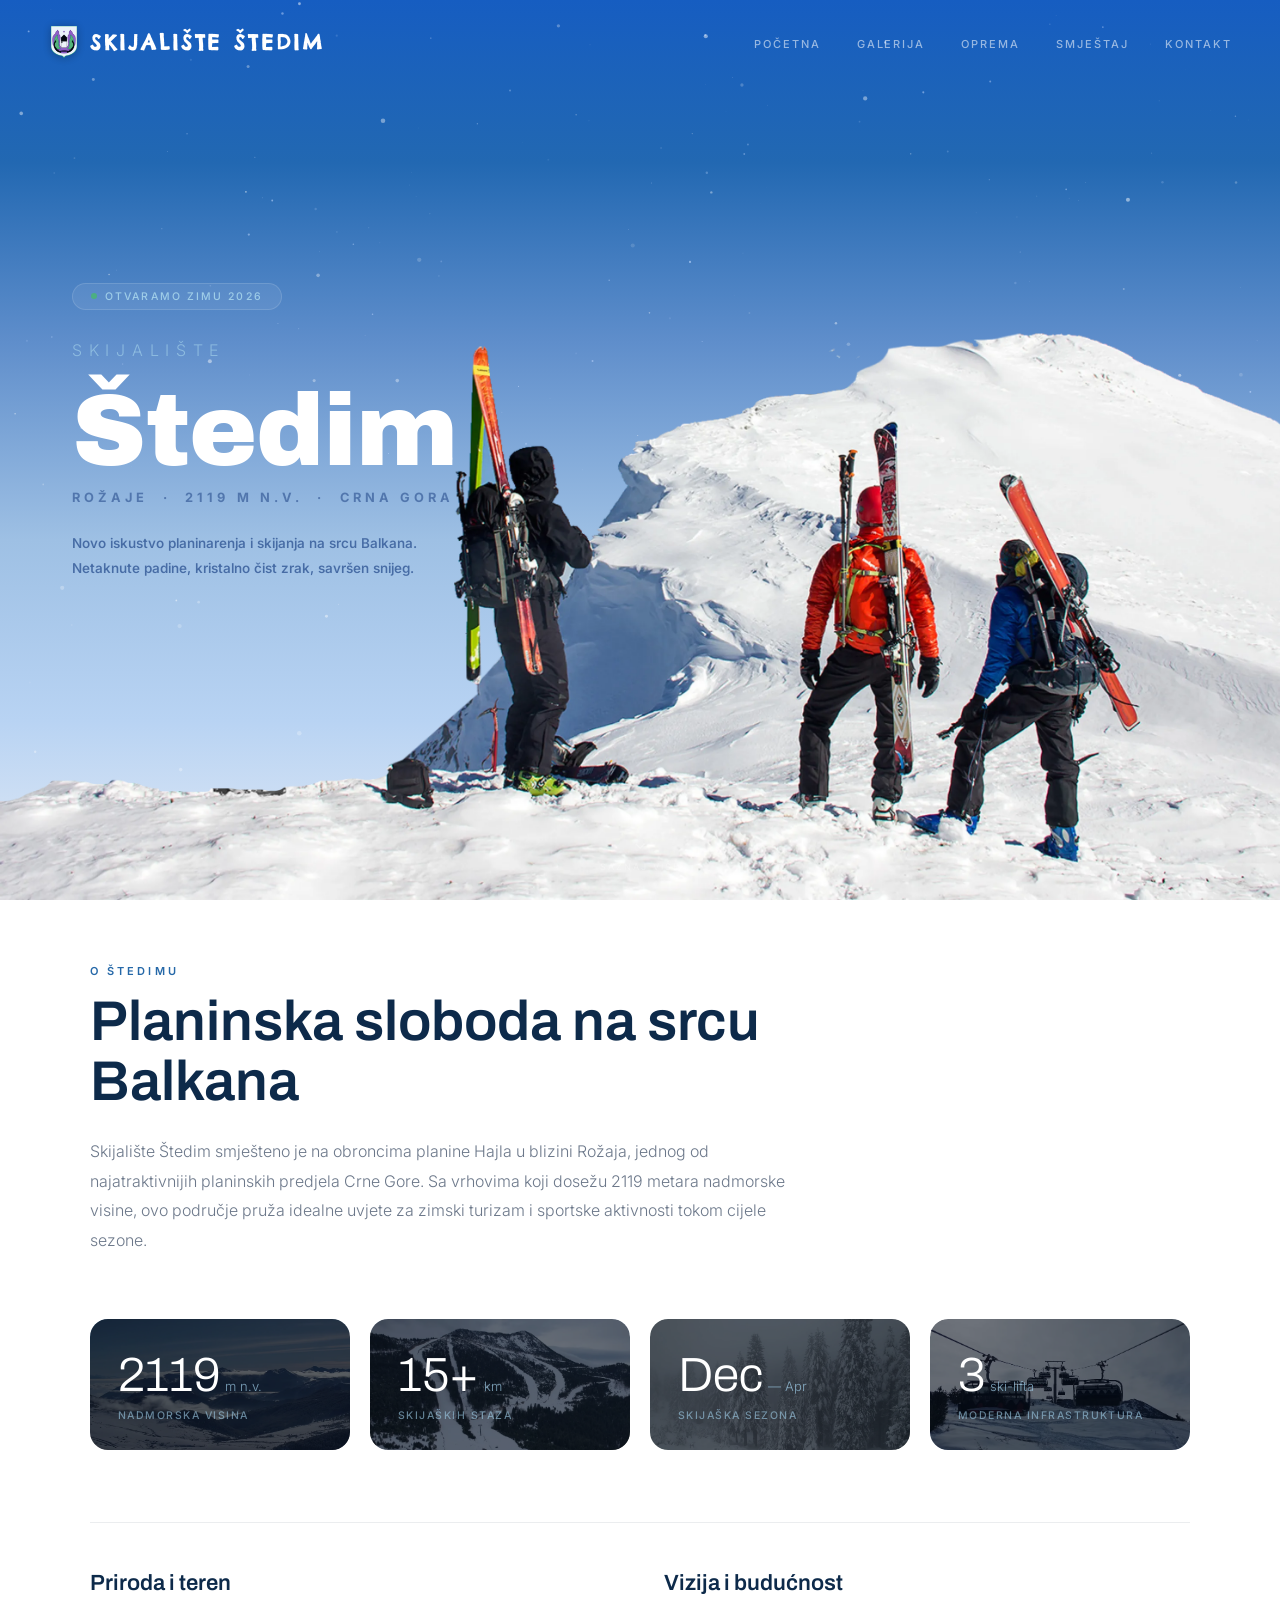
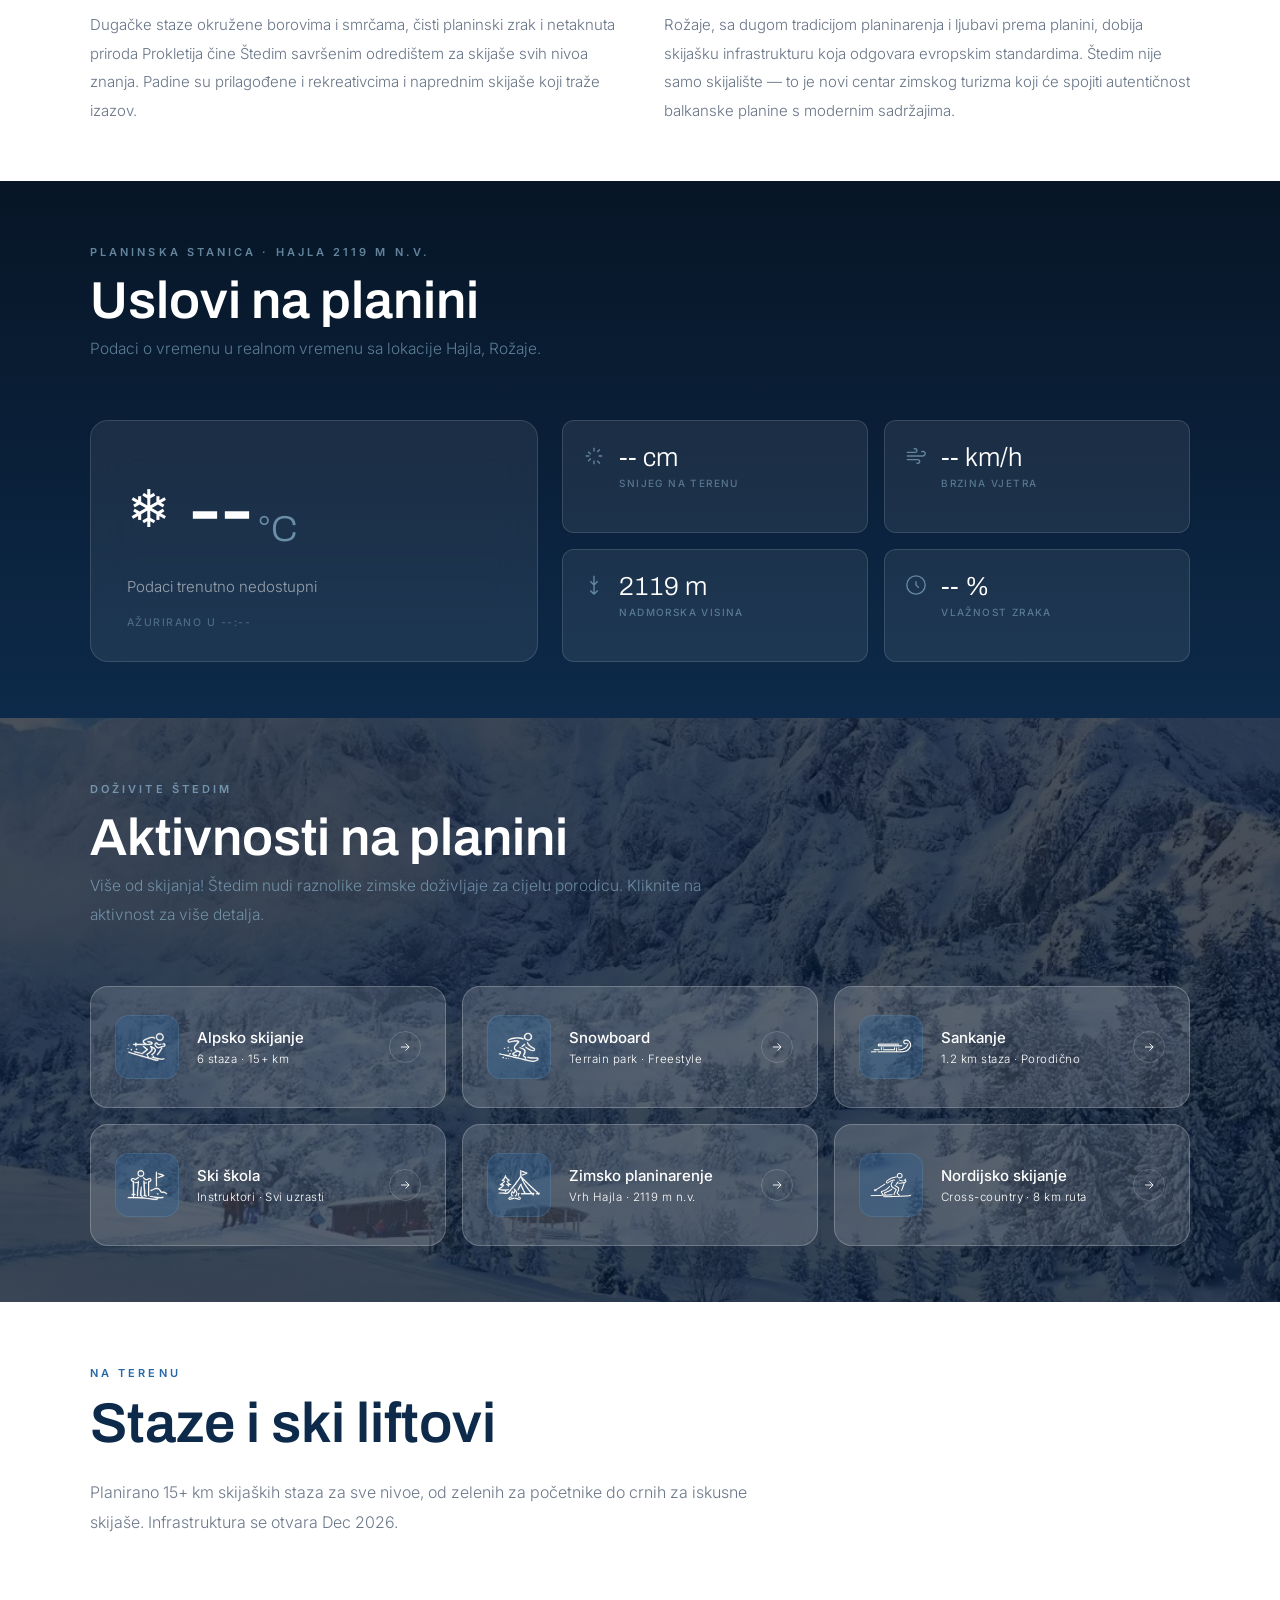
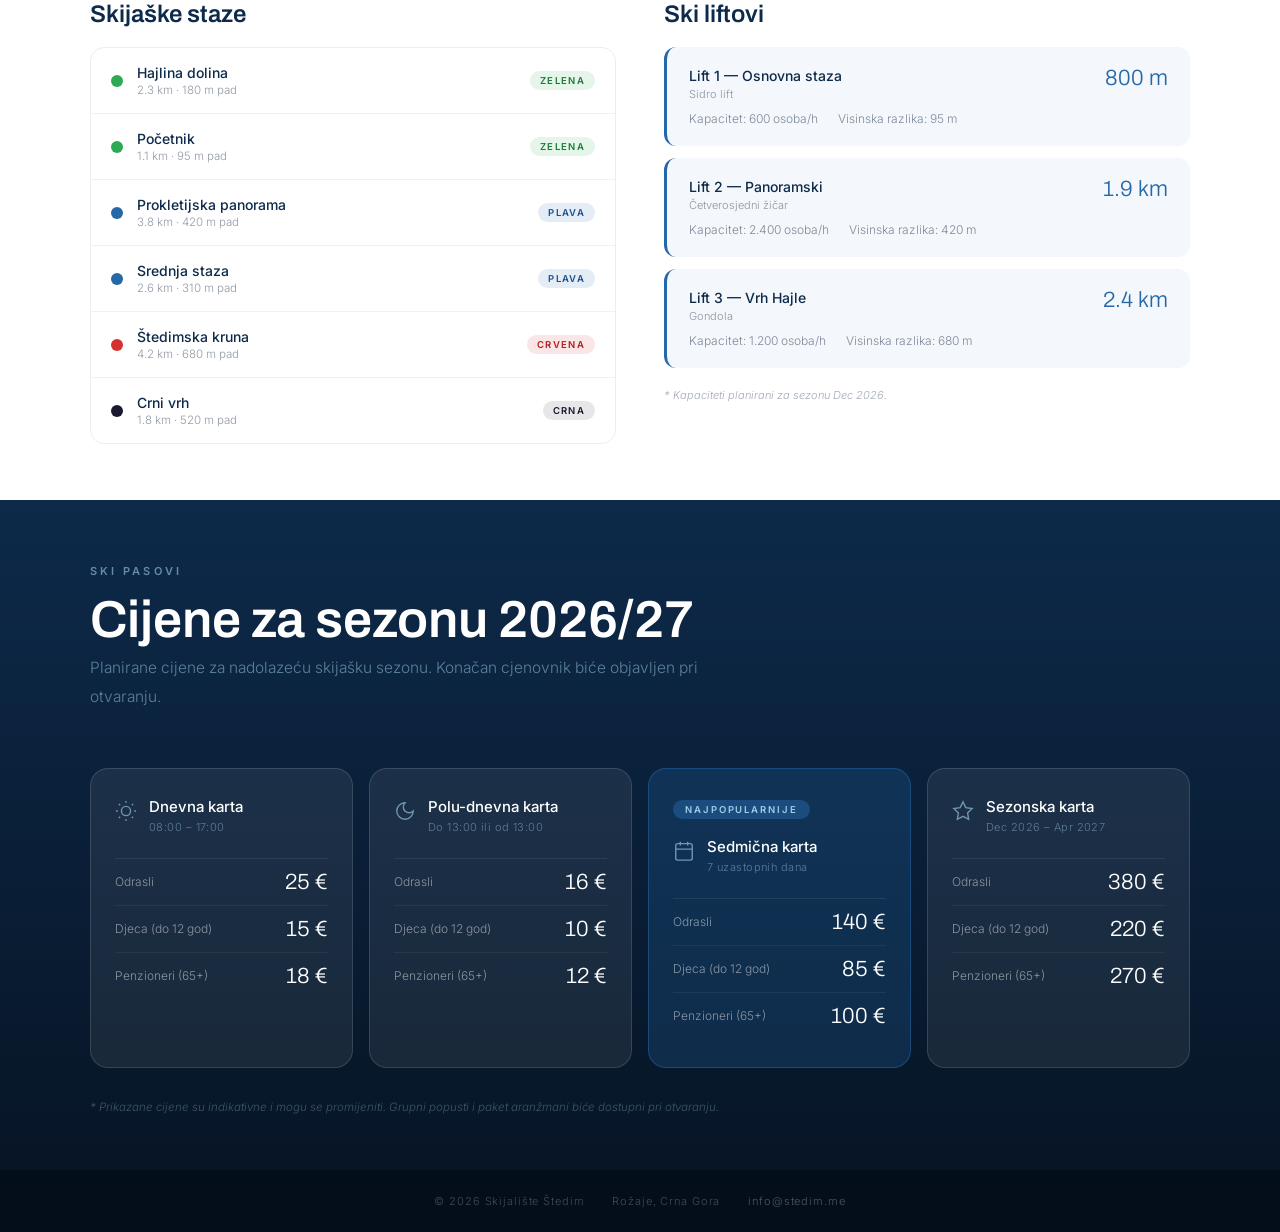
==== commit 991edcae: "Merge remote-tracking branch 'origin/polishing' into polishing" ====
--- a/index.html
+++ b/index.html
@@ -13,6 +13,7 @@
       rel="stylesheet"
     />
     <script src="js/script.js" defer></script>
+    <!-- samo pravim pr -->
   </head>
   <body>
     <canvas id="snow"></canvas>
--- a/css/main.css
+++ b/css/main.css
@@ -306,8 +306,8 @@
   font-weight: bolder;
   letter-spacing: 0.32em;
   text-transform: uppercase;
-  color: #165dc1;
-  opacity: 0.55;
+  color: #476ca5;
+  opacity: 0.85;
   margin-bottom: 26px;
 }
 
@@ -315,7 +315,7 @@
   font-size: clamp(13.5px, 1vw, 17.7px);
   font-weight: 550;
   line-height: 1.85;
-  color: #5686ce;
+  color: #476ca5;
   max-width: 480px;
   margin-bottom: 36px;
 }
@@ -447,7 +447,7 @@
   z-index: 10;
   background: var(--white);
   width: 100%;
-  padding: 96px 48px 80px;
+  padding: 64px 48px 56px;
 }
 
 .info-inner {
@@ -593,7 +593,7 @@
   z-index: 10;
   background: linear-gradient(180deg, #071526 0%, #0d2a4a 100%);
   width: 100%;
-  padding: 96px 48px 80px;
+  padding: 64px 48px 56px;
 }
 
 .section-inner {
@@ -754,7 +754,7 @@
     ),
     url("../multimedia/background.webp") center center / cover no-repeat;
   width: 100%;
-  padding: 96px 48px 80px;
+  padding: 64px 48px 56px;
 }
 
 .activities-grid {
@@ -835,11 +835,11 @@
   width: 32px;
   height: 32px;
   border-radius: 50%;
-  border: 1px solid rgba(255, 255, 255, 0.1);
+  border: 1px solid rgba(255, 255, 255, 0.18);
   display: flex;
   align-items: center;
   justify-content: center;
-  color: rgba(159, 205, 232, 0.45);
+  color: var(--white);
   transition:
     border-color 0.2s,
     color 0.2s,
@@ -1040,7 +1040,7 @@
   z-index: 10;
   background: var(--white);
   width: 100%;
-  padding: 96px 48px 80px;
+  padding: 64px 48px 56px;
 }
 
 .slopes-lift-grid {
@@ -1221,7 +1221,7 @@
   z-index: 10;
   background: linear-gradient(180deg, #0d2a4a 0%, #071526 100%);
   width: 100%;
-  padding: 96px 48px 80px;
+  padding: 64px 48px 56px;
 }
 
 .prices-grid {
@@ -1351,7 +1351,7 @@
   z-index: 10;
   background: var(--white);
   width: 100%;
-  padding: 96px 48px 80px;
+  padding: 64px 48px 56px;
 }
 
 .reviews-summary {
@@ -1657,14 +1657,6 @@
   color: var(--sky);
 }
 
-/* Contact form */
-.form-grid {
-  display: grid;
-  grid-template-columns: 1fr 1fr;
-  gap: 20px;
-  margin-bottom: 20px;
-}
-
 .form-group {
   display: flex;
   flex-direction: column;
@@ -1714,6 +1706,21 @@
 
 .form-textarea {
   min-height: 130px;
+}
+
+.form-select {
+  appearance: none;
+  -webkit-appearance: none;
+  background-image: url("data:image/svg+xml,%3Csvg xmlns='http://www.w3.org/2000/svg' width='16' height='16' viewBox='0 0 24 24' fill='none' stroke='%230d2a4a' stroke-width='1.5'%3E%3Cpath d='M6 9l6 6 6-6'/%3E%3C/svg%3E");
+  background-repeat: no-repeat;
+  background-position: right 14px center;
+  padding-right: 40px;
+  cursor: pointer;
+}
+
+.form-select option {
+  color: var(--blue);
+  background: var(--white);
 }
 
 .btn-primary {
@@ -2072,7 +2079,7 @@
   .hero-content {
     width: 100%;
     max-width: 100%;
-    padding: 140px 28px 0;
+    padding: 270px 28px 0;
   }
 
   .info-section {
@@ -2139,10 +2146,6 @@
     min-width: 44px;
   }
 
-  .form-grid {
-    grid-template-columns: 1fr;
-  }
-
   .features-grid {
     grid-template-columns: 1fr 1fr;
     gap: 12px;
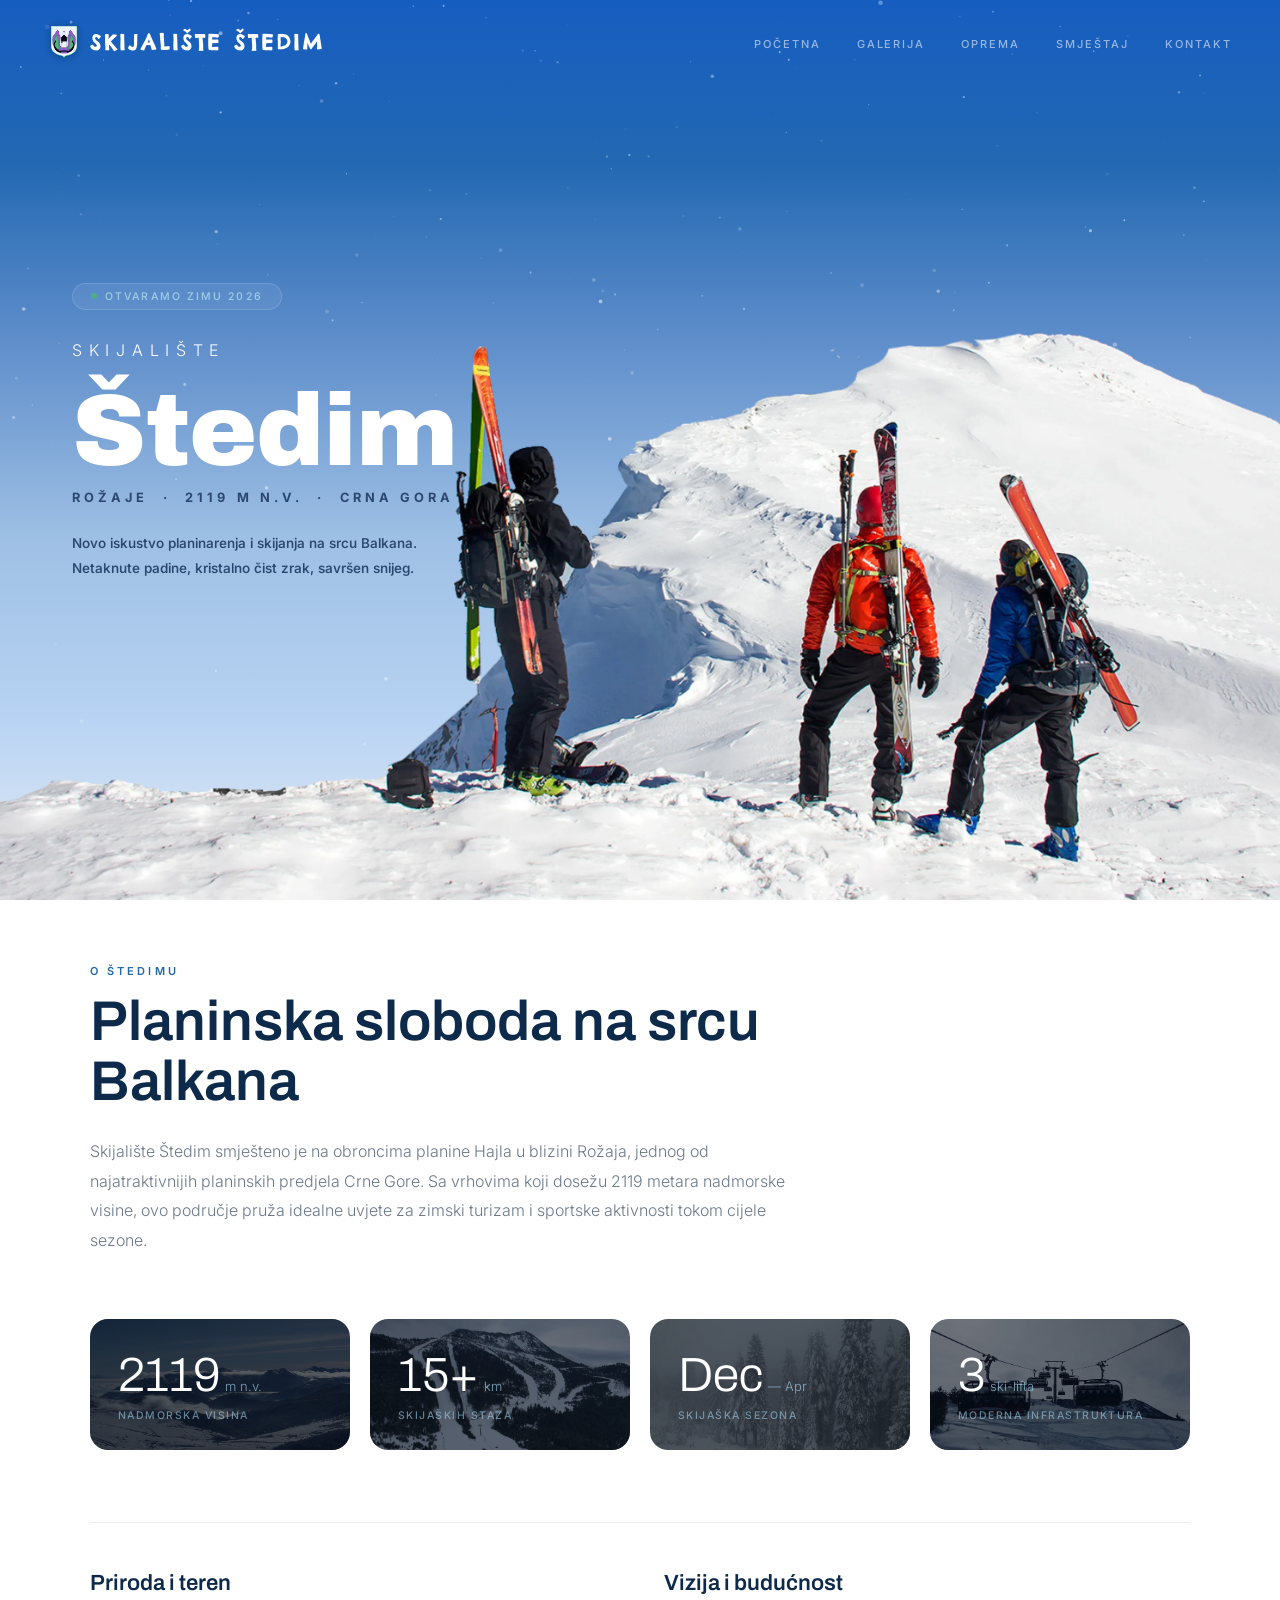
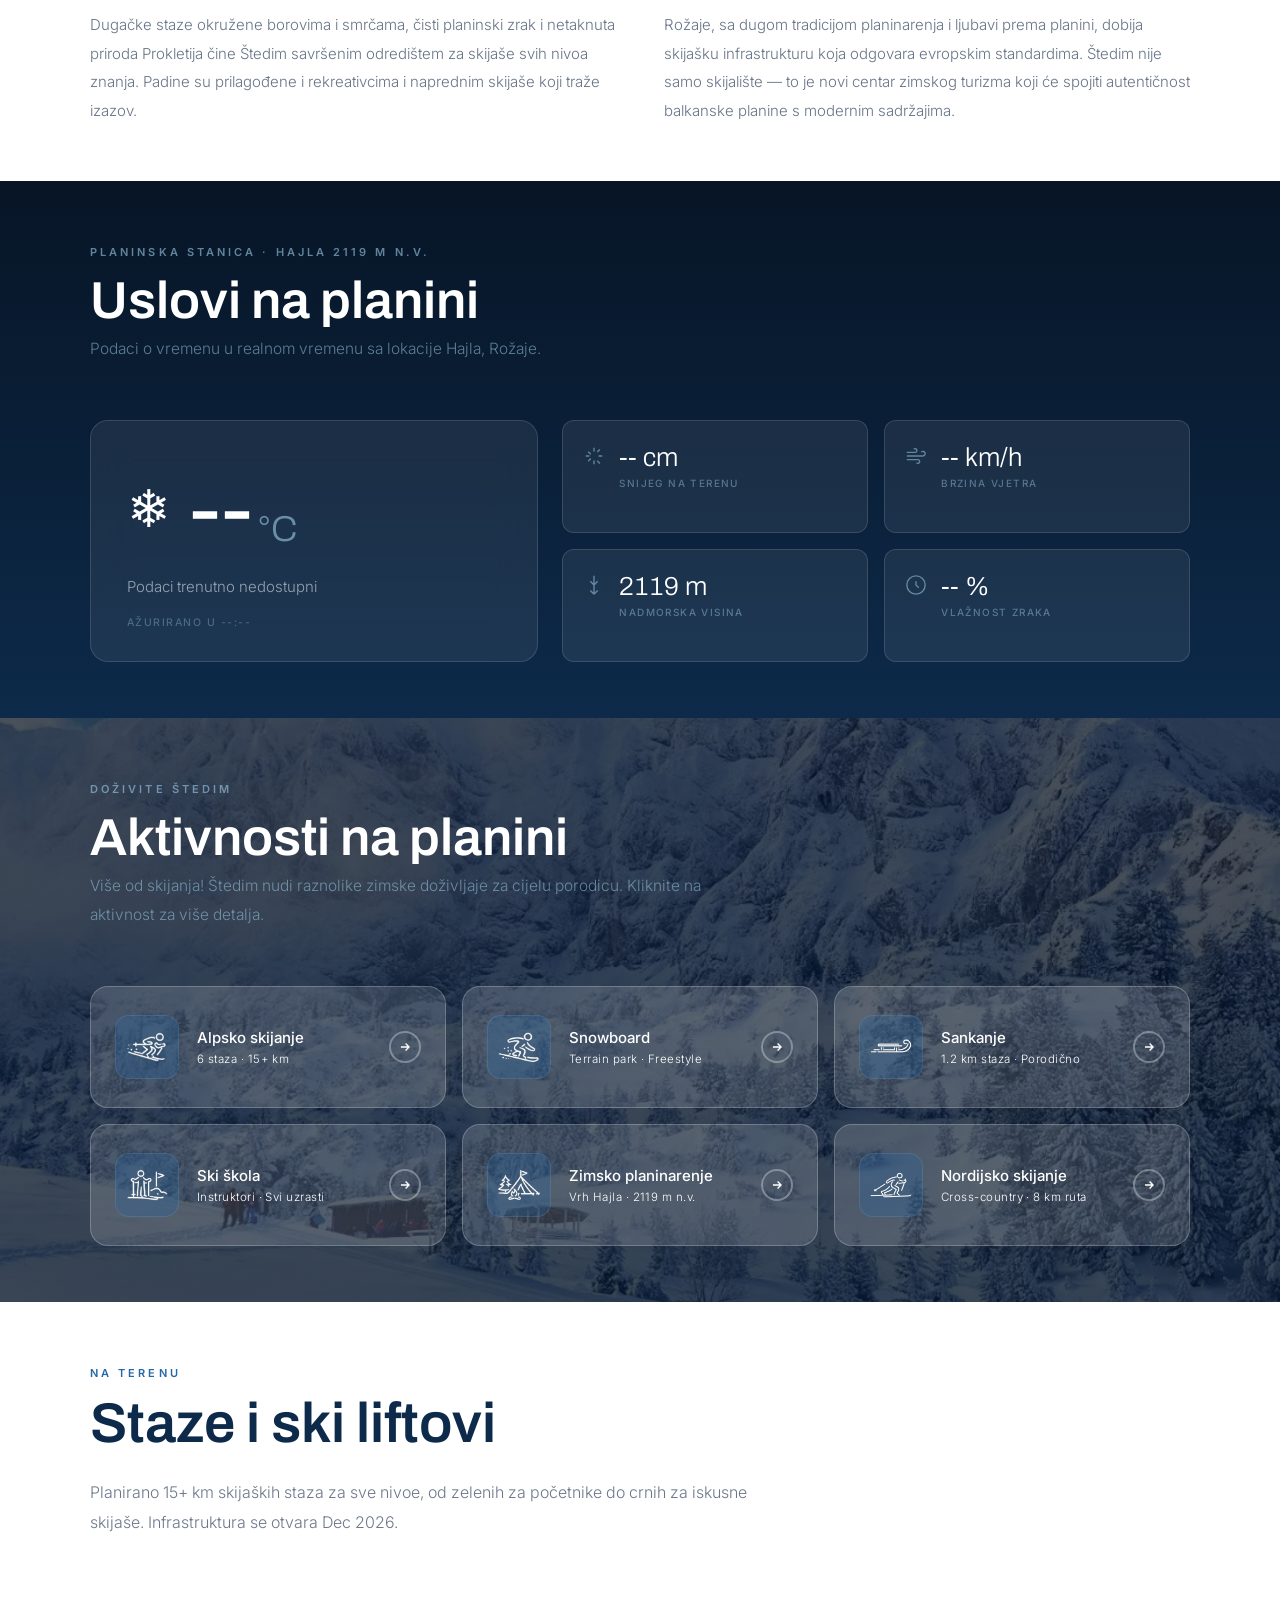
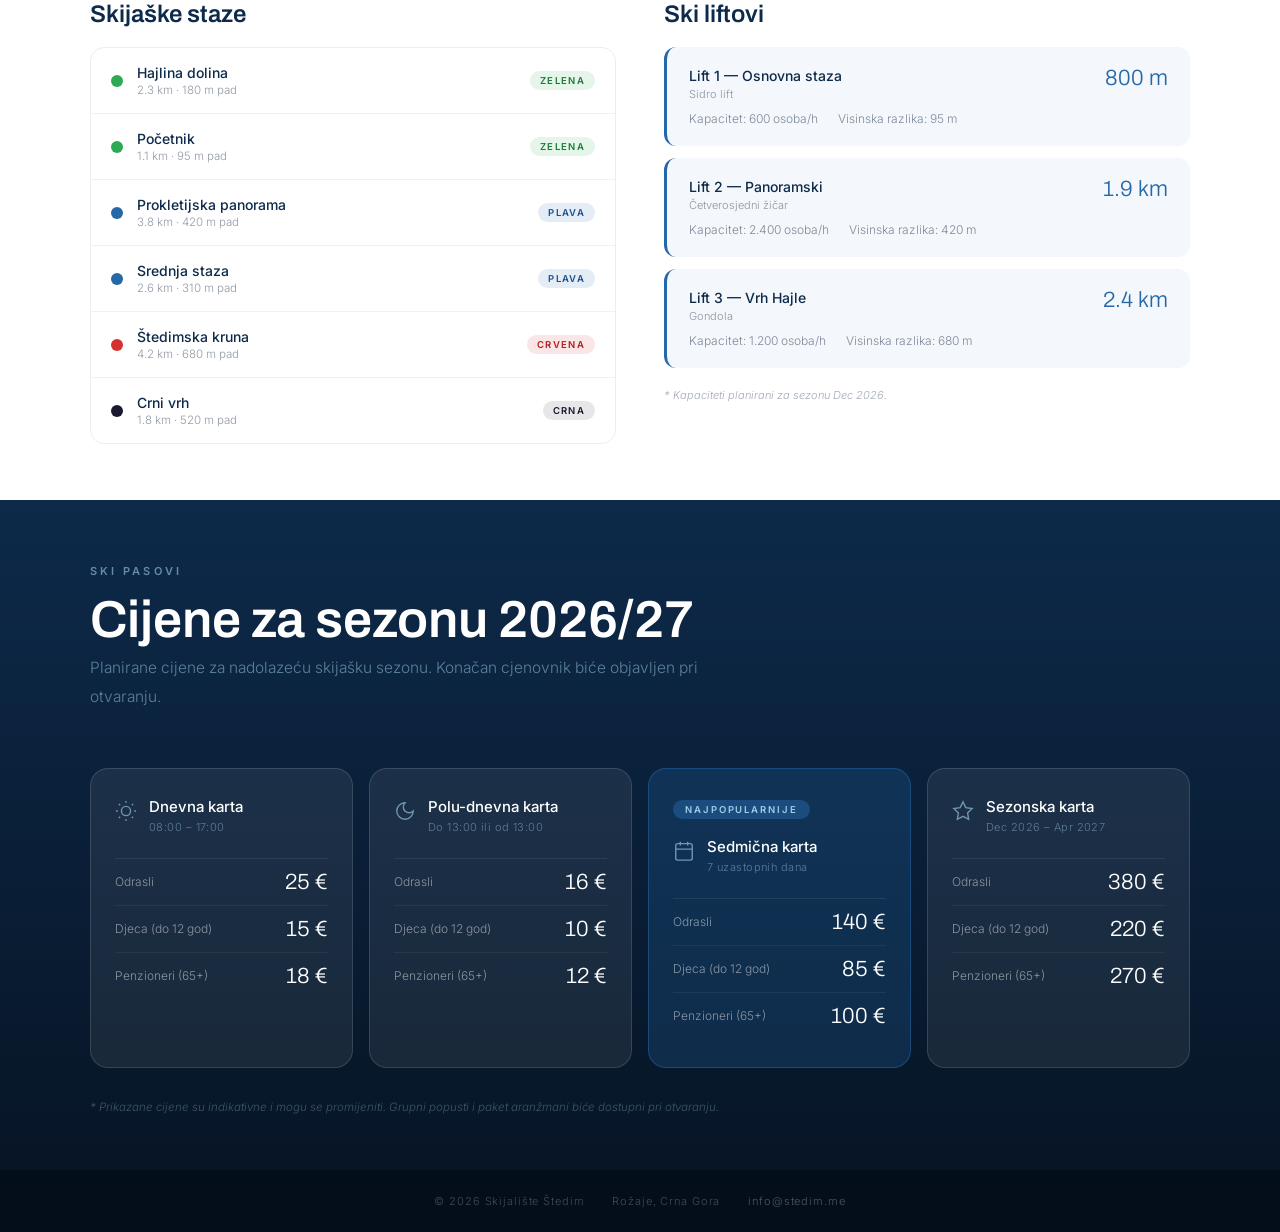
==== commit b77707b2: "activity kartice kontrast" ====
--- a/index.html
+++ b/index.html
@@ -269,7 +269,7 @@
               <p class="act-sub">6 staza · 15+ km</p>
             </div>
             <span class="act-arrow">
-              <svg viewBox="0 0 24 24" fill="none" stroke="currentColor" stroke-width="1.5">
+              <svg viewBox="0 0 24 24" fill="none" stroke="currentColor" stroke-width="2.25">
                 <path d="M5 12h14M13 6l6 6-6 6"/>
               </svg>
             </span>
@@ -284,7 +284,7 @@
               <p class="act-sub">Terrain park · Freestyle</p>
             </div>
             <span class="act-arrow">
-              <svg viewBox="0 0 24 24" fill="none" stroke="currentColor" stroke-width="1.5">
+              <svg viewBox="0 0 24 24" fill="none" stroke="currentColor" stroke-width="2.25">
                 <path d="M5 12h14M13 6l6 6-6 6"/>
               </svg>
             </span>
@@ -299,7 +299,7 @@
               <p class="act-sub">1.2 km staza · Porodično</p>
             </div>
             <span class="act-arrow">
-              <svg viewBox="0 0 24 24" fill="none" stroke="currentColor" stroke-width="1.5">
+              <svg viewBox="0 0 24 24" fill="none" stroke="currentColor" stroke-width="2.25">
                 <path d="M5 12h14M13 6l6 6-6 6"/>
               </svg>
             </span>
@@ -314,7 +314,7 @@
               <p class="act-sub">Instruktori · Svi uzrasti</p>
             </div>
             <span class="act-arrow">
-              <svg viewBox="0 0 24 24" fill="none" stroke="currentColor" stroke-width="1.5">
+              <svg viewBox="0 0 24 24" fill="none" stroke="currentColor" stroke-width="2.25">
                 <path d="M5 12h14M13 6l6 6-6 6"/>
               </svg>
             </span>
@@ -329,7 +329,7 @@
               <p class="act-sub">Vrh Hajla · 2119 m n.v.</p>
             </div>
             <span class="act-arrow">
-              <svg viewBox="0 0 24 24" fill="none" stroke="currentColor" stroke-width="1.5">
+              <svg viewBox="0 0 24 24" fill="none" stroke="currentColor" stroke-width="2.25">
                 <path d="M5 12h14M13 6l6 6-6 6"/>
               </svg>
             </span>
@@ -344,7 +344,7 @@
               <p class="act-sub">Cross-country · 8 km ruta</p>
             </div>
             <span class="act-arrow">
-              <svg viewBox="0 0 24 24" fill="none" stroke="currentColor" stroke-width="1.5">
+              <svg viewBox="0 0 24 24" fill="none" stroke="currentColor" stroke-width="2.25">
                 <path d="M5 12h14M13 6l6 6-6 6"/>
               </svg>
             </span>
--- a/css/main.css
+++ b/css/main.css
@@ -285,8 +285,7 @@
   font-weight: 300;
   letter-spacing: 0.42em;
   text-transform: uppercase;
-  color: var(--ice);
-  opacity: 0.7;
+  color: white;
   margin-bottom: 6px;
 }
 
@@ -306,8 +305,7 @@
   font-weight: bolder;
   letter-spacing: 0.32em;
   text-transform: uppercase;
-  color: #476ca5;
-  opacity: 0.85;
+  color: #2b4770;
   margin-bottom: 26px;
 }
 
@@ -315,7 +313,7 @@
   font-size: clamp(13.5px, 1vw, 17.7px);
   font-weight: 550;
   line-height: 1.85;
-  color: #476ca5;
+  color: #2b4770;
   max-width: 480px;
   margin-bottom: 36px;
 }
@@ -835,7 +833,7 @@
   width: 32px;
   height: 32px;
   border-radius: 50%;
-  border: 1px solid rgba(255, 255, 255, 0.18);
+  border: 2px solid rgba(255, 255, 255, 0.32);
   display: flex;
   align-items: center;
   justify-content: center;
@@ -852,7 +850,7 @@
 }
 
 .act-card:hover .act-arrow {
-  border-color: rgba(159, 205, 232, 0.4);
+  border-color: rgba(159, 205, 232, 0.6);
   color: var(--ice);
   background: rgba(37, 104, 168, 0.25);
 }
@@ -2079,7 +2077,7 @@
   .hero-content {
     width: 100%;
     max-width: 100%;
-    padding: 270px 28px 0;
+    padding: 200px 28px 0;
   }
 
   .info-section {
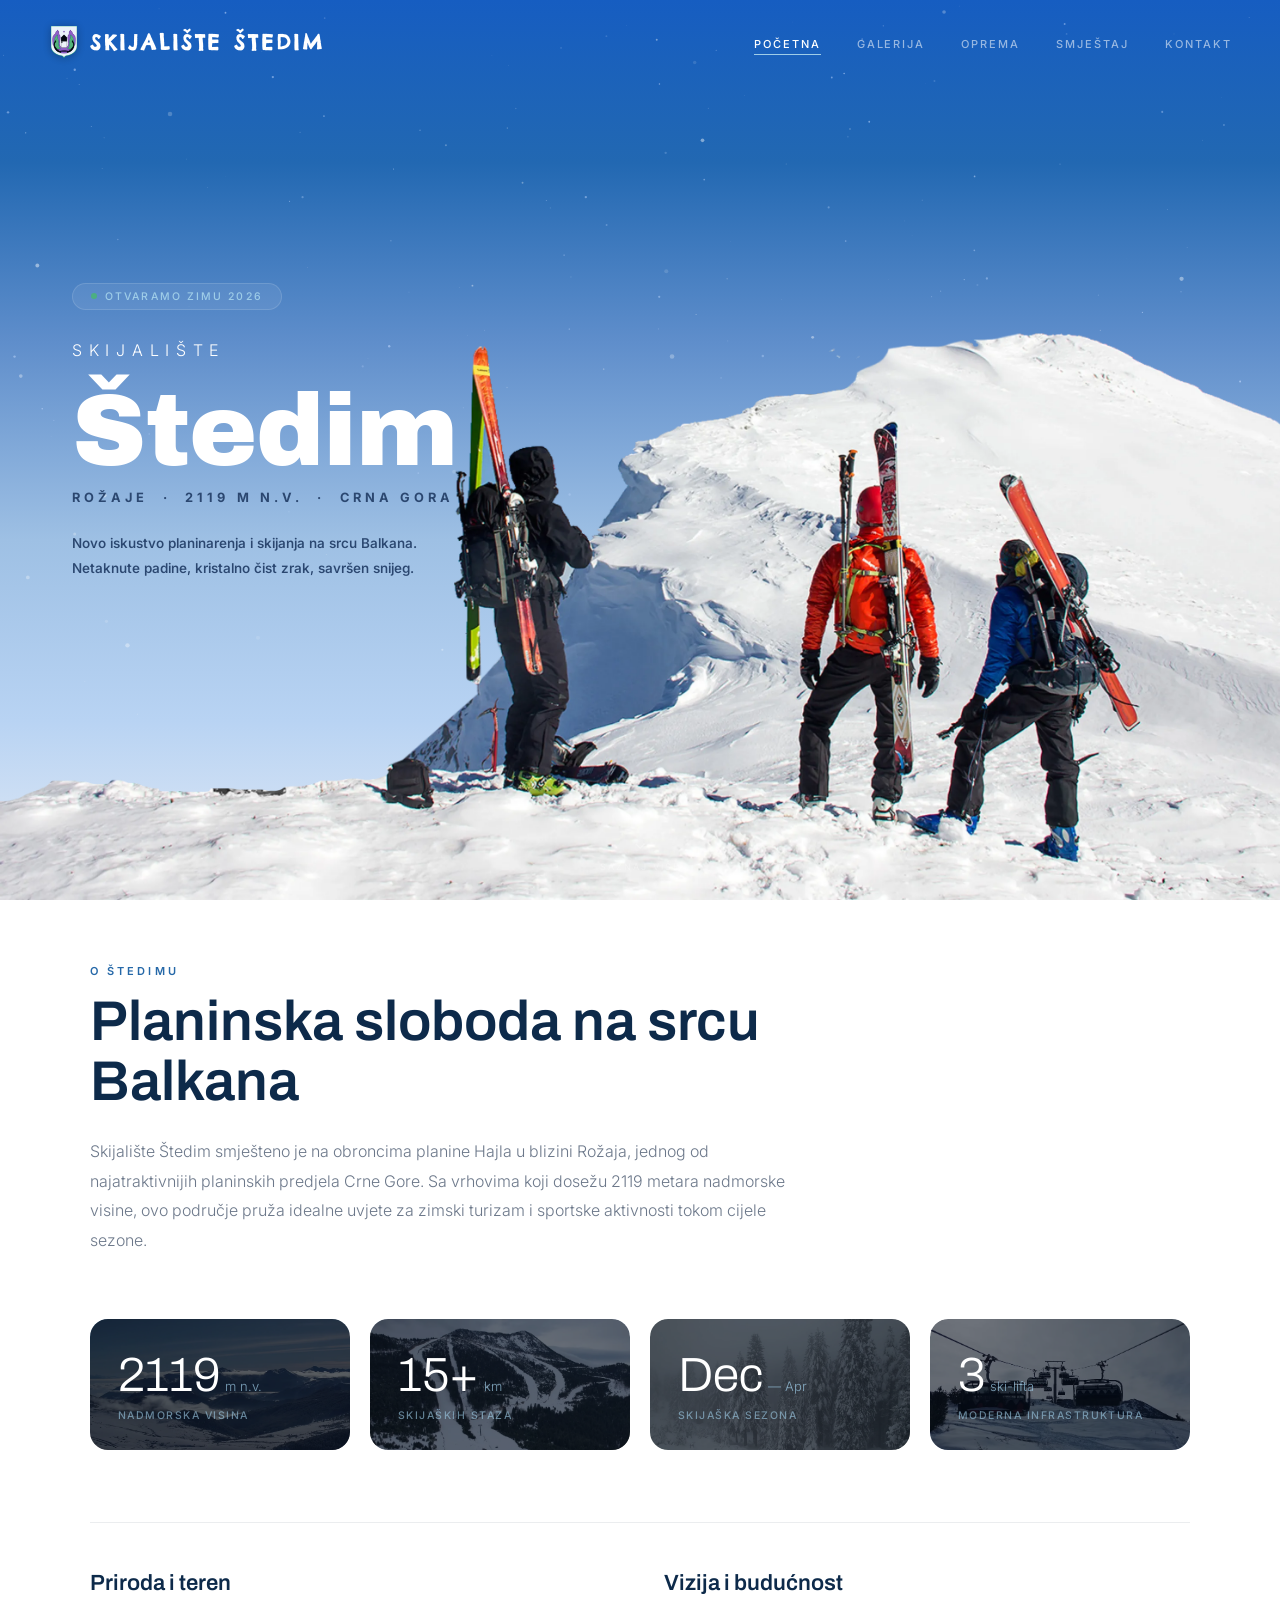
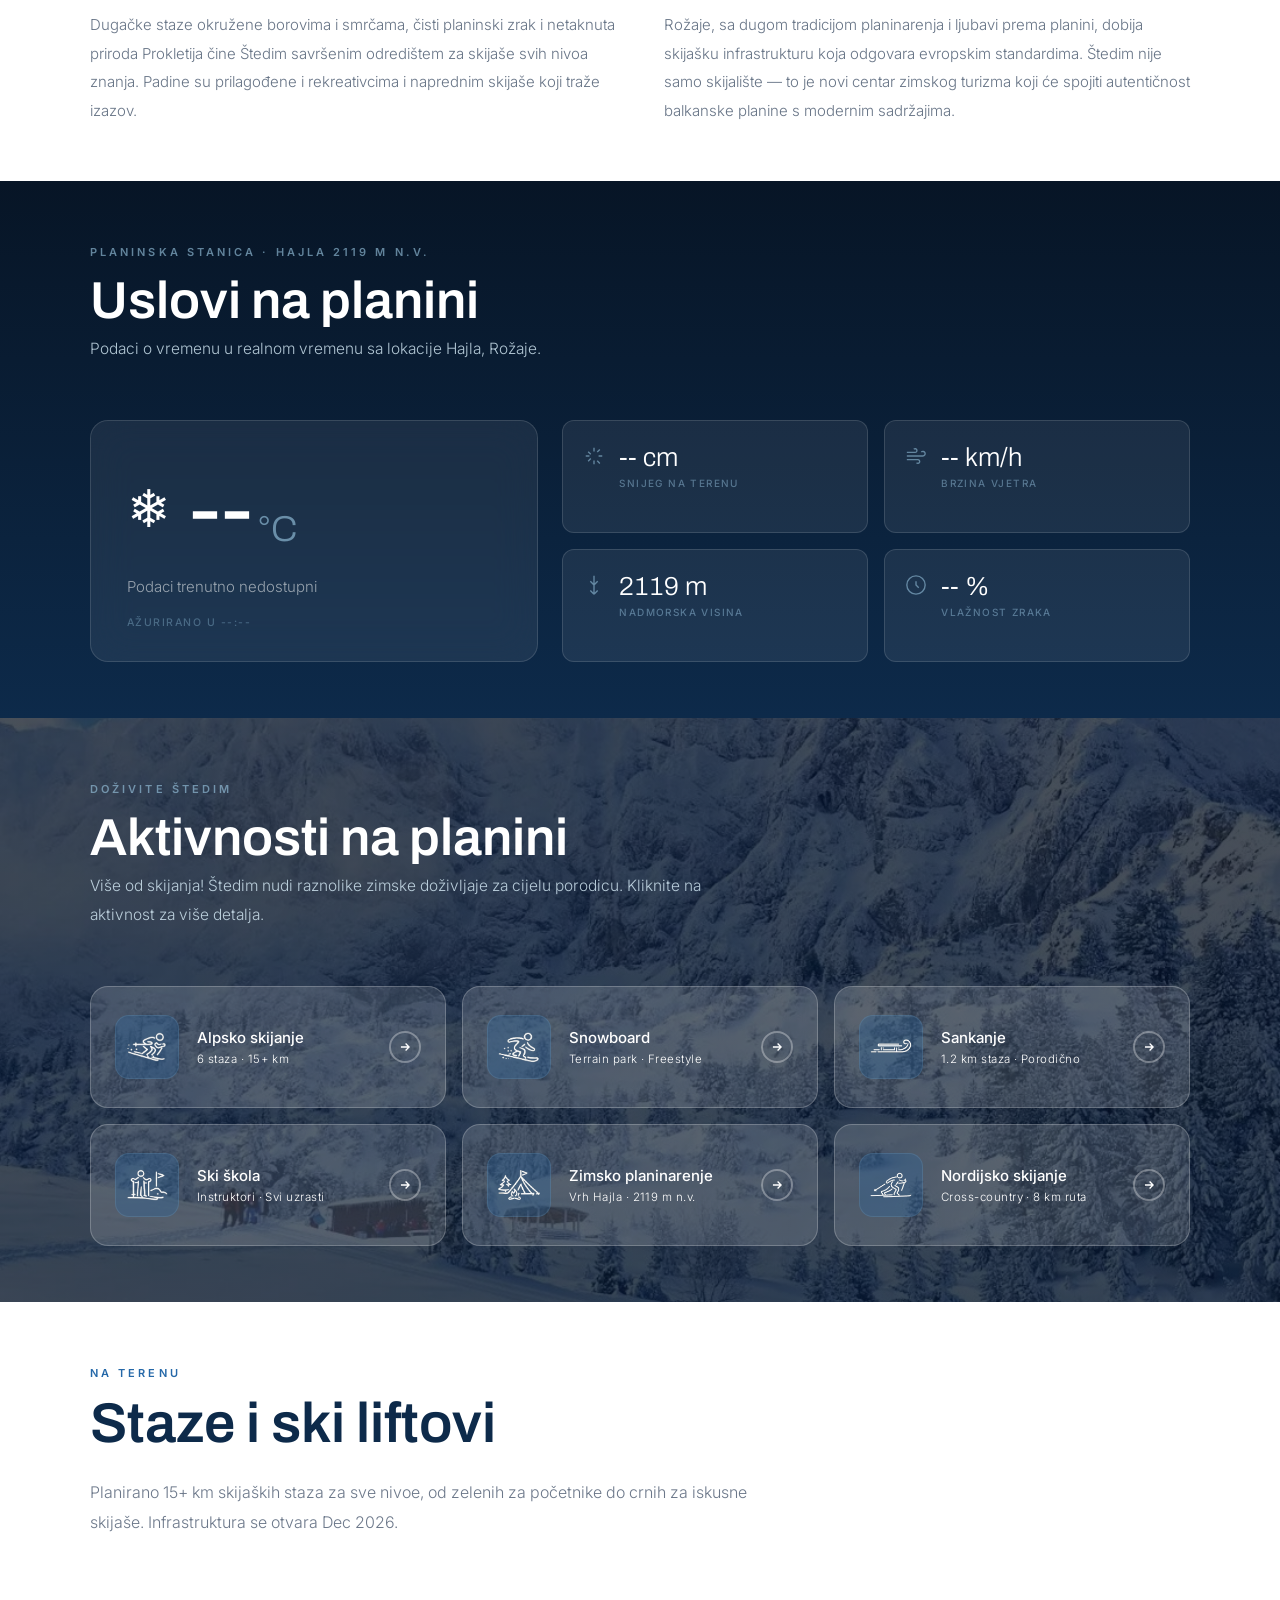
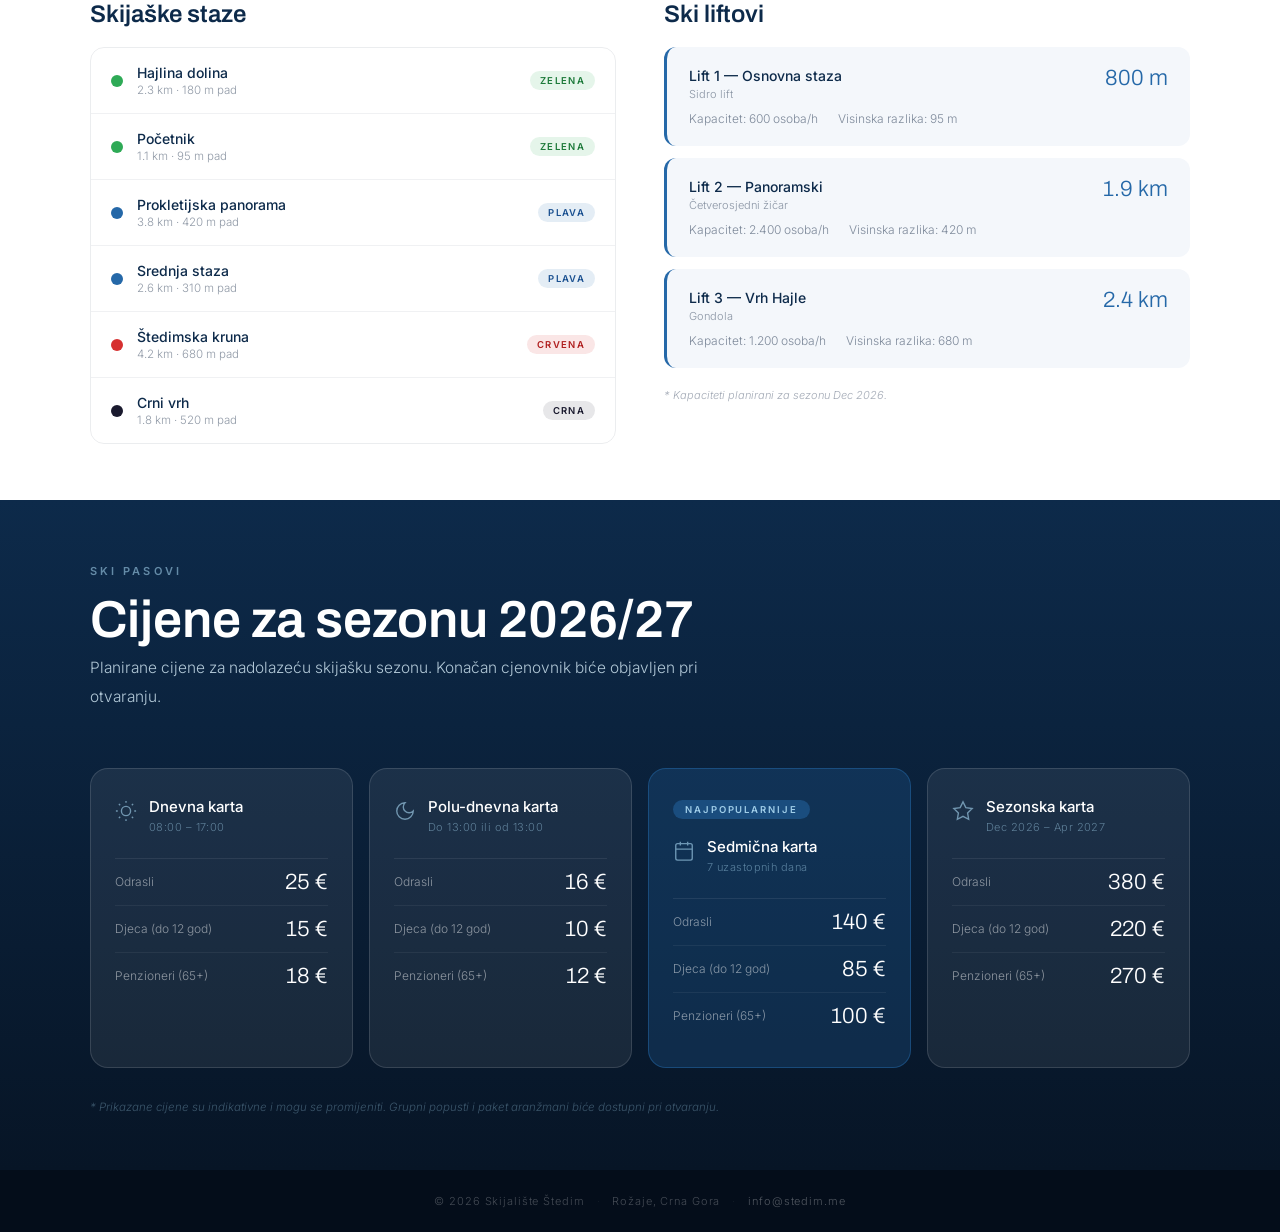
==== commit 3c3e3f5d: "konzistentan favicon i active stanje navigacije" ====
--- a/index.html
+++ b/index.html
@@ -28,7 +28,7 @@
         <span class="logo-text">Skijalište Štedim</span>
       </a>
       <ul class="nav-links">
-        <li><a href="index.html">Početna</a></li>
+        <li><a href="index.html" class="active">Početna</a></li>
         <li><a href="gallery.html">Galerija</a></li>
         <li><a href="equipment.html">Oprema</a></li>
         <li><a href="accommodation.html">Smještaj</a></li>
@@ -44,7 +44,7 @@
     <div class="mobile-nav-backdrop" id="mobile-nav-backdrop"></div>
     <div class="mobile-nav" id="mobile-nav" aria-hidden="true">
       <ul>
-        <li><a href="index.html">Početna</a></li>
+        <li><a href="index.html" class="active">Početna</a></li>
         <li><a href="gallery.html">Galerija</a></li>
         <li><a href="equipment.html">Oprema</a></li>
         <li><a href="accommodation.html">Smještaj</a></li>
--- a/css/main.css
+++ b/css/main.css
@@ -623,7 +623,7 @@
   font-size: 15.5px;
   font-weight: 300;
   line-height: 1.85;
-  color: rgba(159, 205, 232, 0.55);
+  color: rgba(222, 243, 255, 0.788);
   max-width: 620px;
   margin-bottom: 56px;
 }
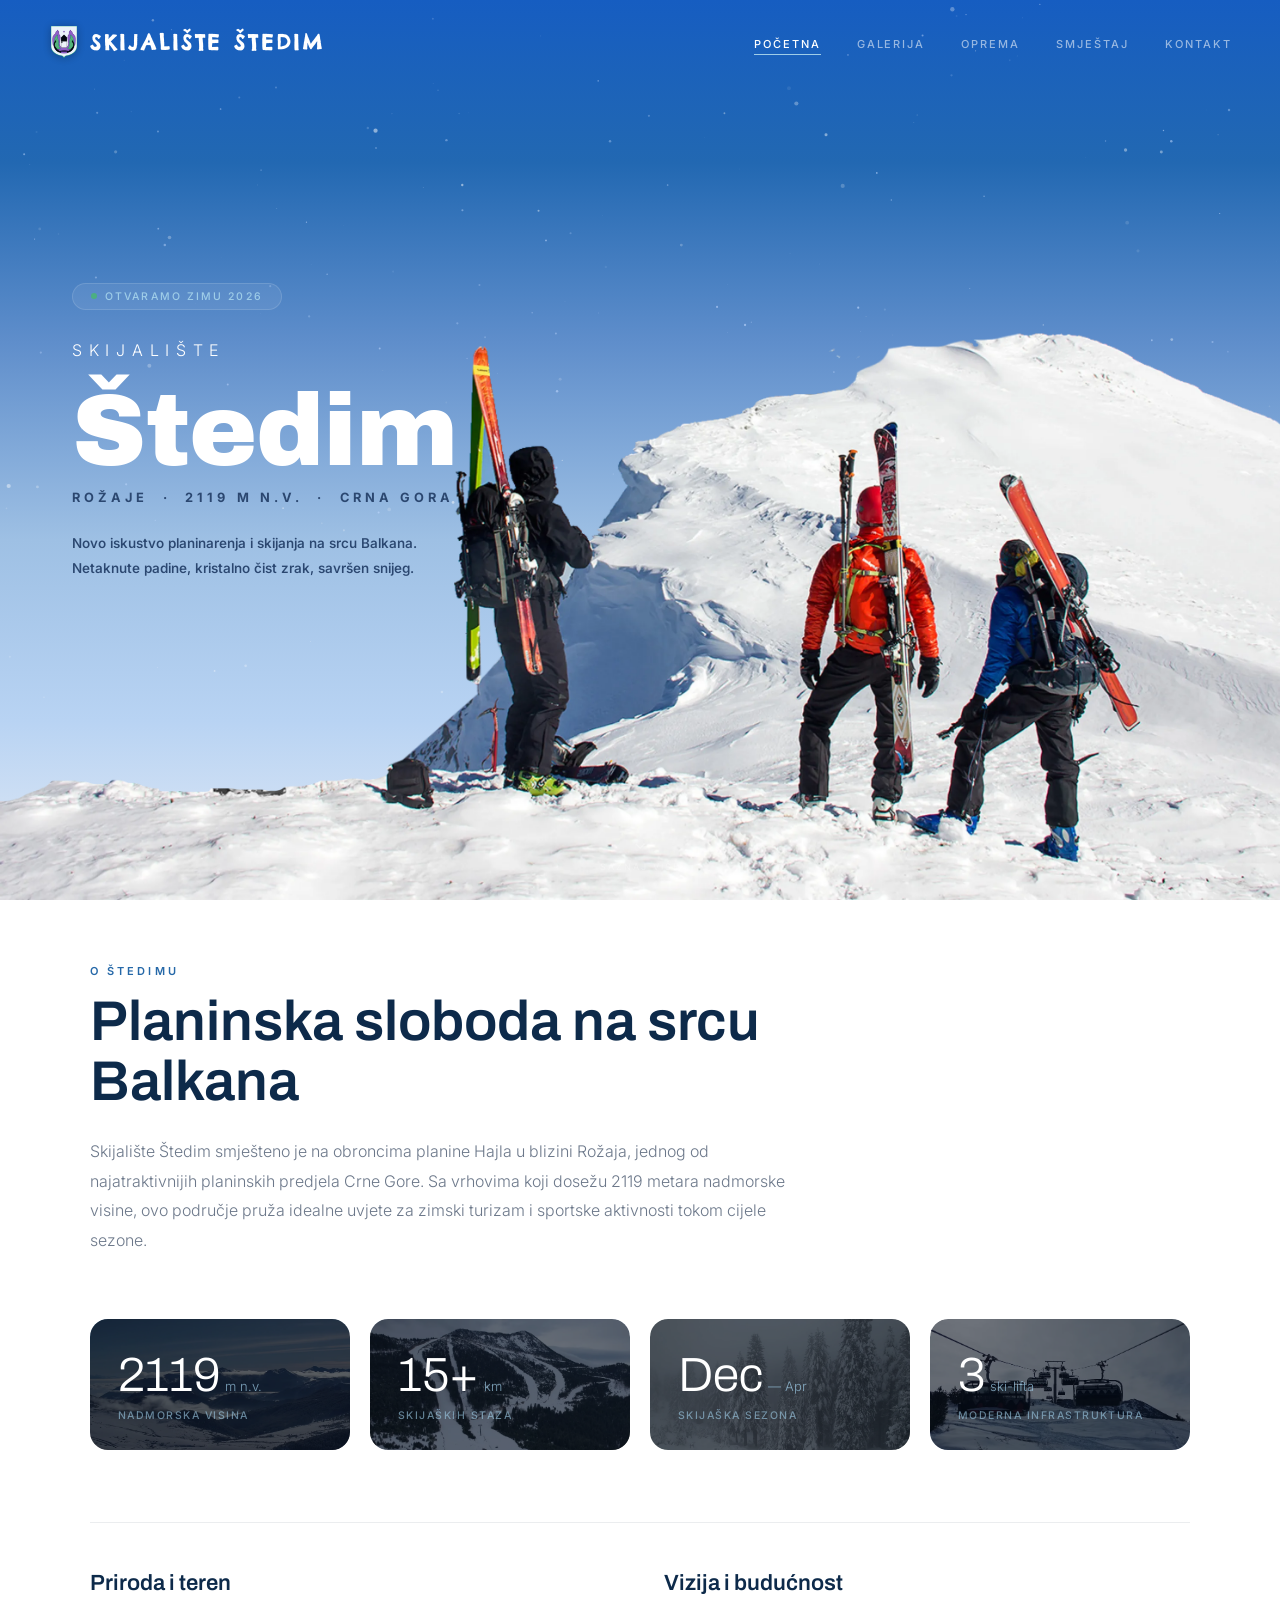
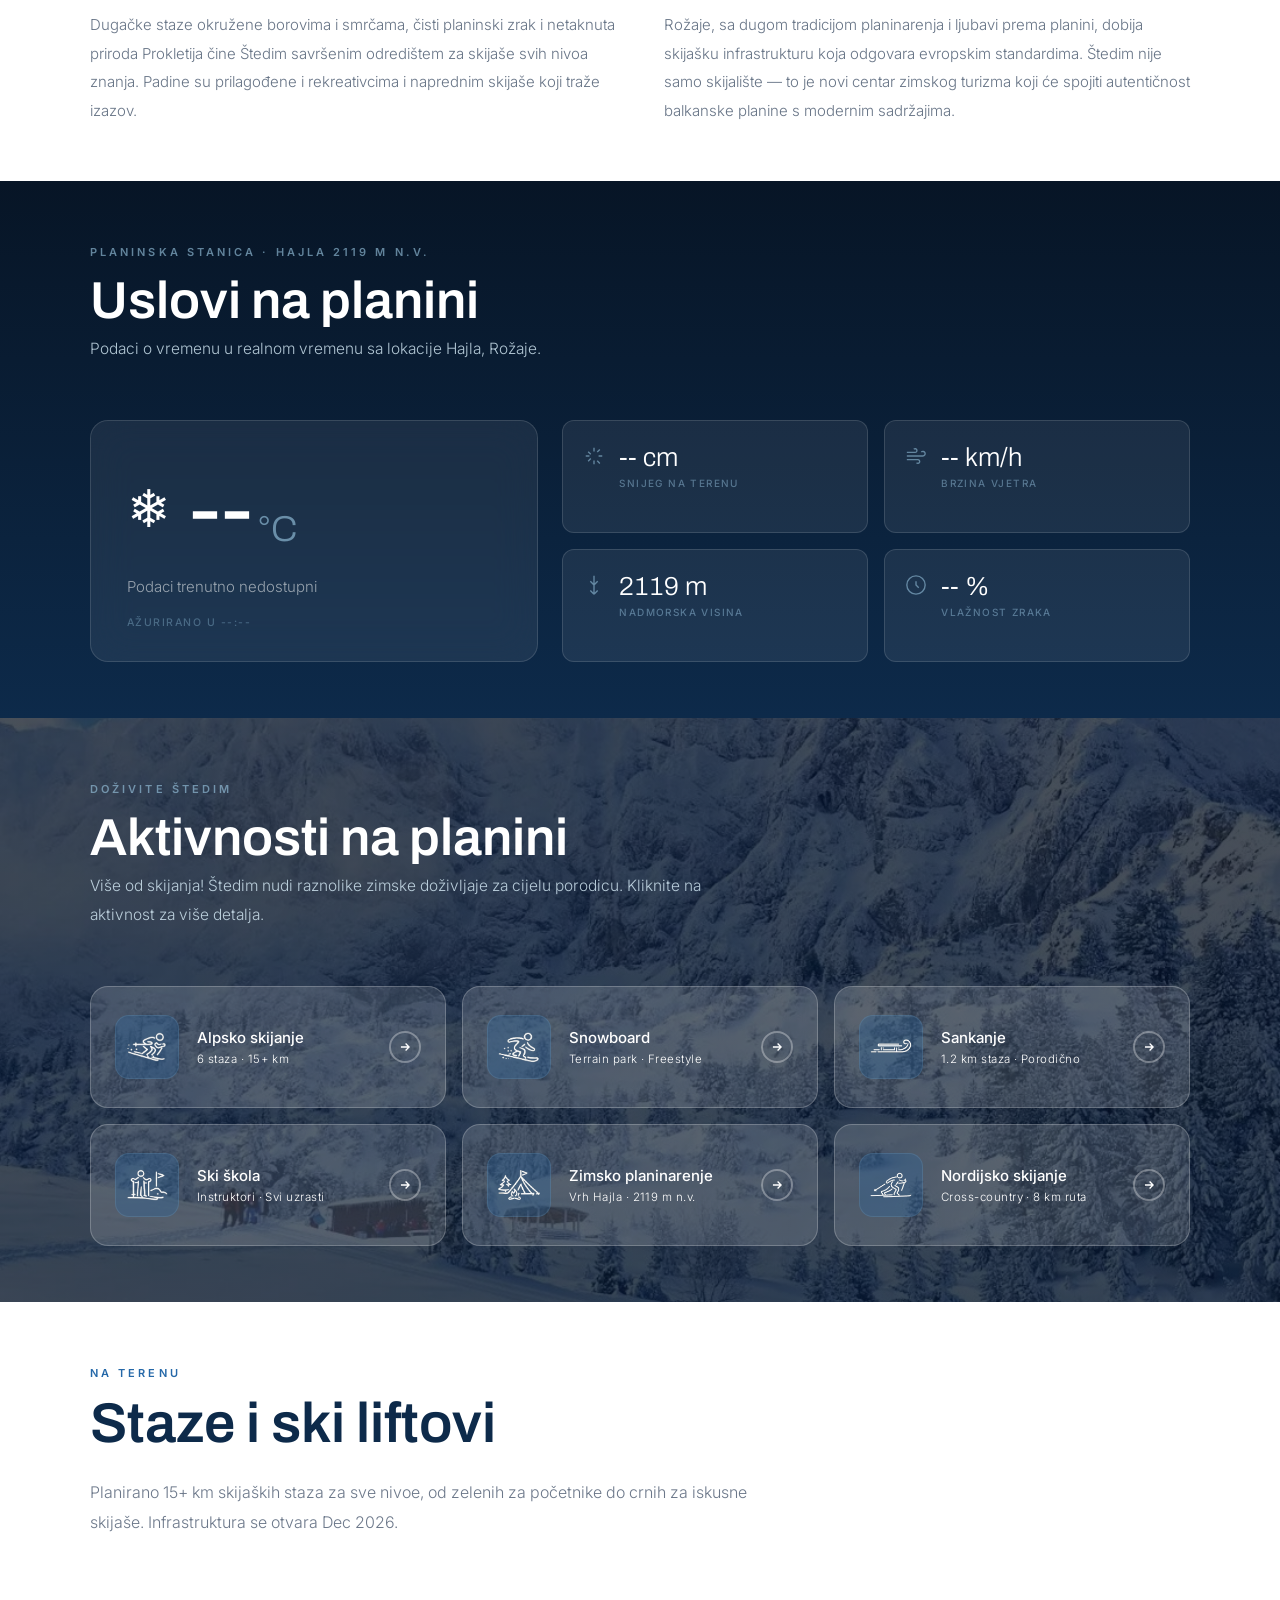
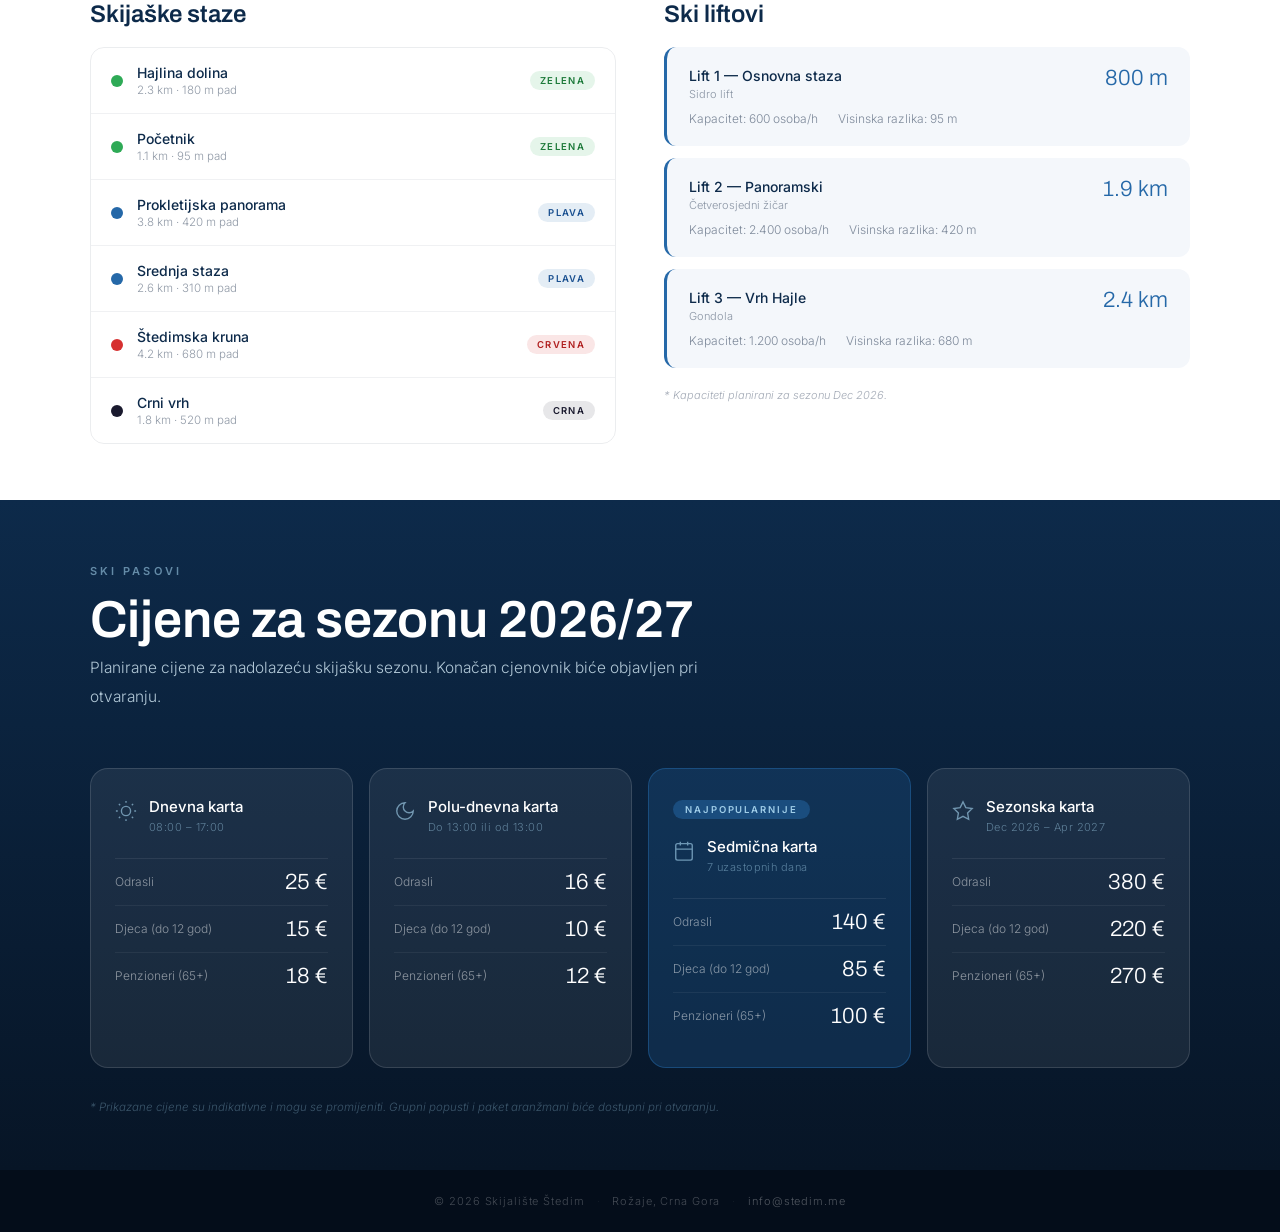
==== commit 796ad6d2: "og i twitter meta tagovi za dijeljenje na mrežama" ====
--- a/index.html
+++ b/index.html
@@ -5,6 +5,45 @@
     <meta name="viewport" content="width=device-width, initial-scale=1.0" />
     <title>Skijalište Štedim — Rožaje</title>
     <link rel="icon" type="image/webp" href="multimedia/rozaje-emblem.webp" />
+
+    <meta
+      name="description"
+      content="Skijalište Štedim kod Rožaja na 2119 m n.v. — netaknute padine, kristalno čist zrak i savršen snijeg u srcu Balkana. Staze, oprema i smještaj na jednom mjestu."
+    />
+
+    <!-- Open Graph / društvene mreže -->
+    <meta property="og:type" content="website" />
+    <meta property="og:site_name" content="Skijalište Štedim" />
+    <meta property="og:locale" content="bs_BA" />
+    <meta property="og:title" content="Skijalište Štedim — Rožaje" />
+    <meta
+      property="og:description"
+      content="Netaknute padine, kristalno čist zrak i savršen snijeg na 2119 m n.v. u srcu Balkana."
+    />
+    <meta property="og:url" content="https://skijalistestedim.me/" />
+    <meta
+      property="og:image"
+      content="https://skijalistestedim.me/multimedia/hajla-flip.webp"
+    />
+    <meta property="og:image:width" content="2978" />
+    <meta property="og:image:height" content="1319" />
+    <meta
+      property="og:image:alt"
+      content="Skijaši na Hajli iznad Skijališta Štedim"
+    />
+
+    <!-- Twitter -->
+    <meta name="twitter:card" content="summary_large_image" />
+    <meta name="twitter:title" content="Skijalište Štedim — Rožaje" />
+    <meta
+      name="twitter:description"
+      content="Netaknute padine, kristalno čist zrak i savršen snijeg na 2119 m n.v. u srcu Balkana."
+    />
+    <meta
+      name="twitter:image"
+      content="https://skijalistestedim.me/multimedia/hajla-flip.webp"
+    />
+
     <link rel="stylesheet" href="css/main.css" />
     <link rel="preconnect" href="https://fonts.googleapis.com" />
     <link rel="preconnect" href="https://fonts.gstatic.com" crossorigin />
--- a/css/main.css
+++ b/css/main.css
@@ -1493,7 +1493,7 @@
 /* ── Inner page header ────────────────────────────────────── */
 .page-header {
   position: relative;
-  height: 340px;
+  height: 400px;
   display: flex;
   align-items: flex-end;
   justify-content: center;
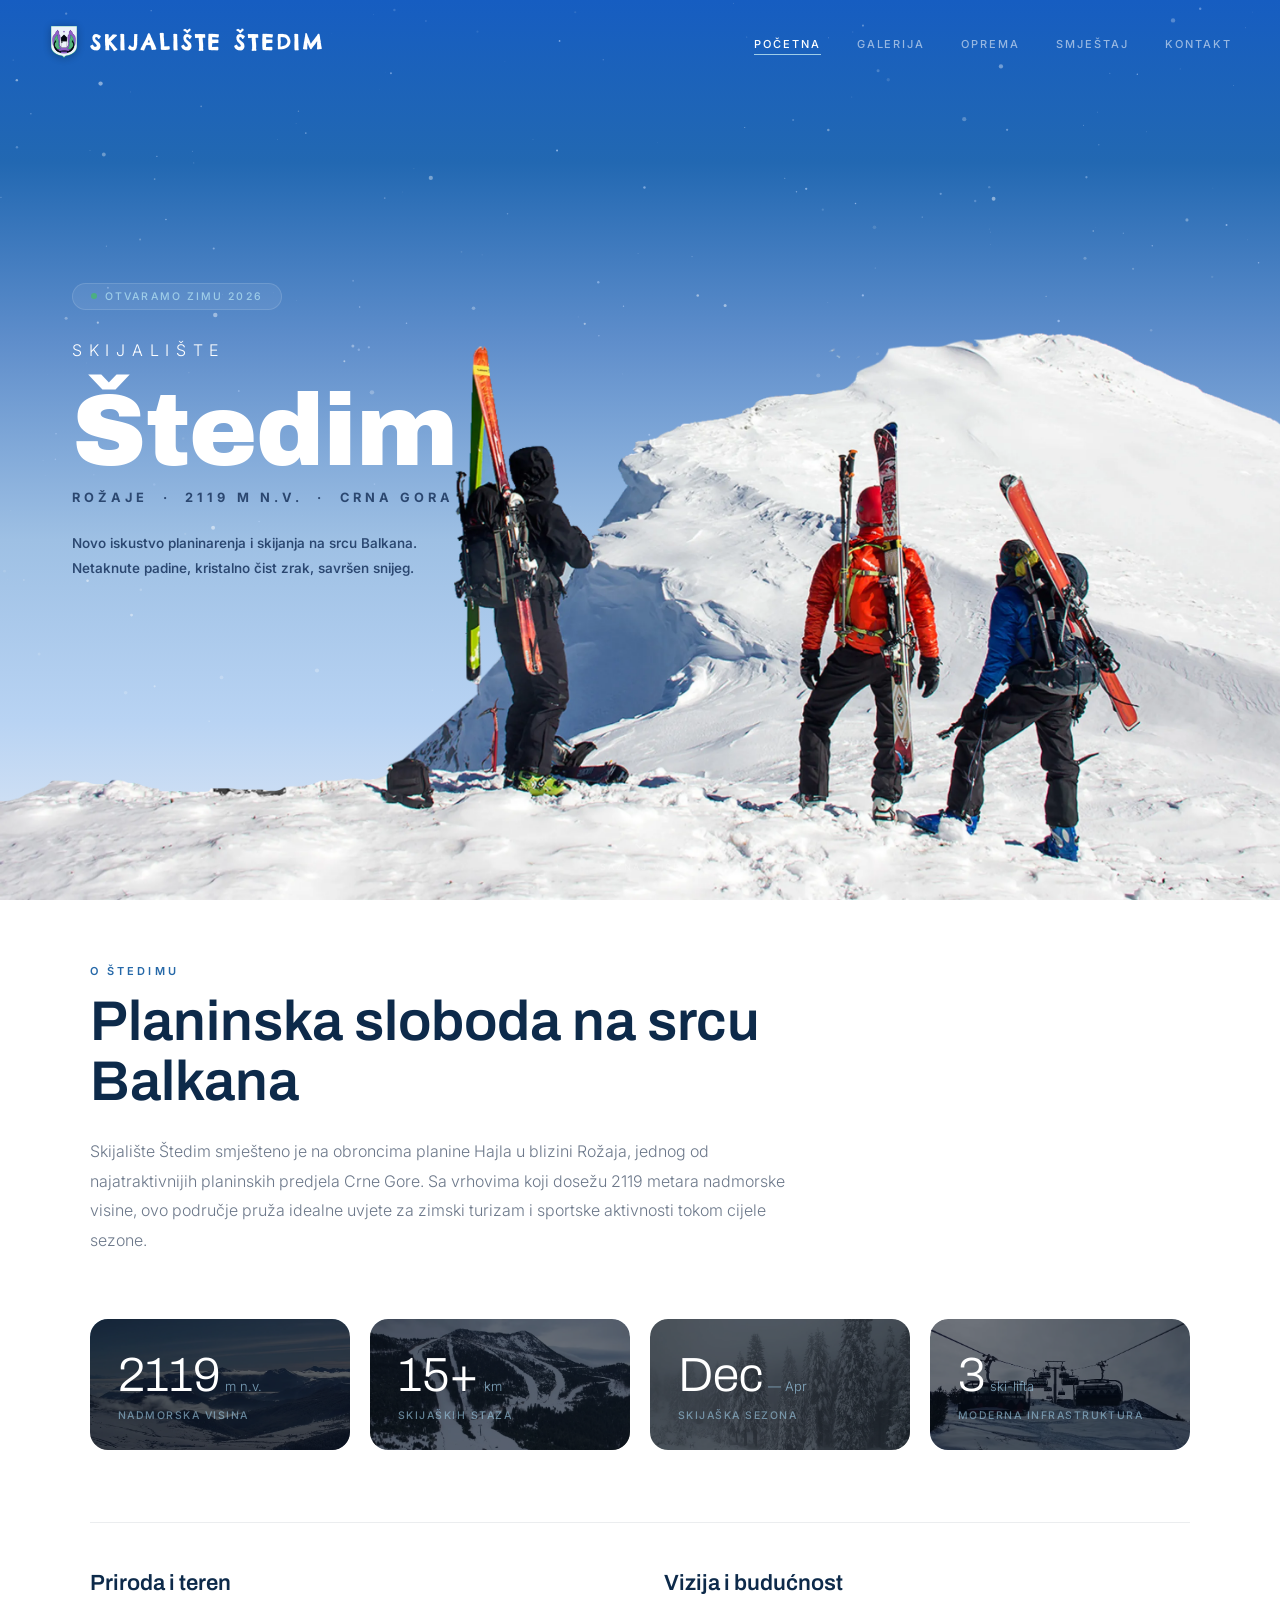
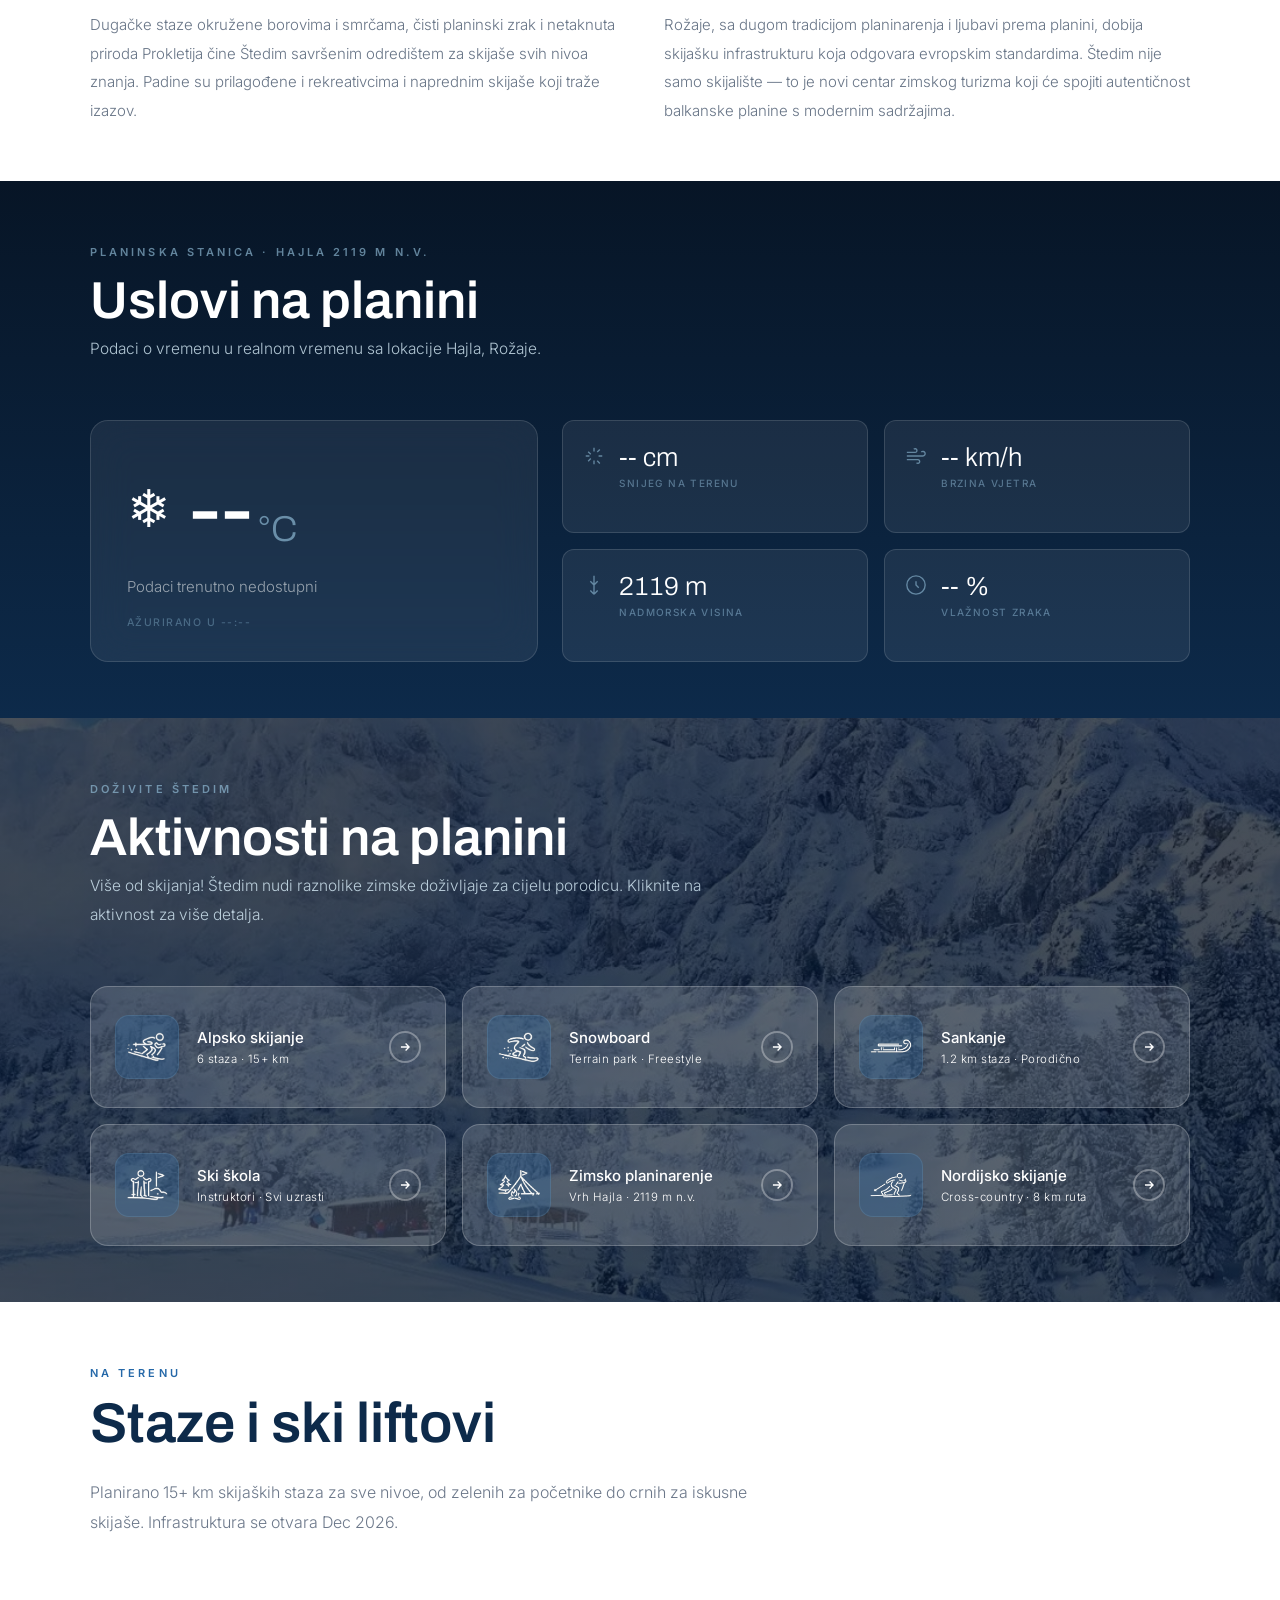
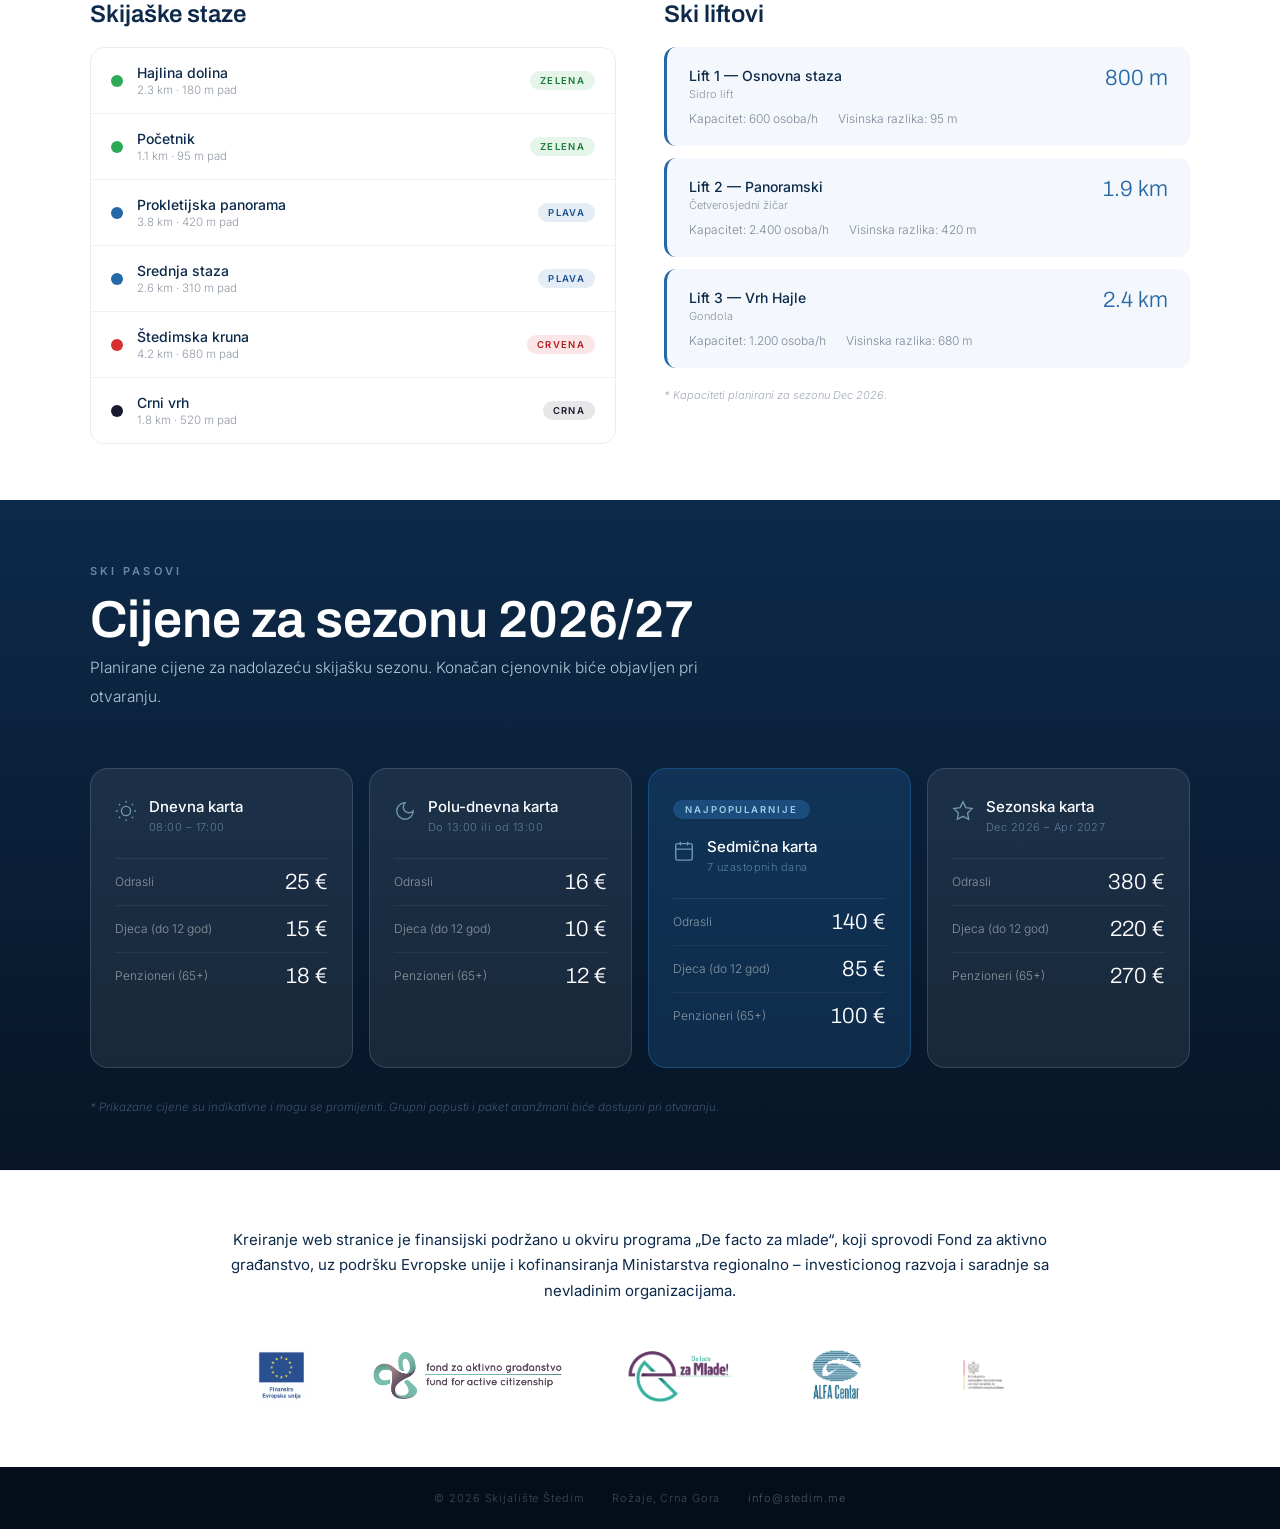
==== commit f79ced42: "sekcija sa logotipima sponzora i tekstom o finansiranju na svim stranicama" ====
--- a/index.html
+++ b/index.html
@@ -678,6 +678,23 @@
       </div>
     </section>
 
+    <!-- SPONZORI / DONATORI -->
+    <section class="sponsors">
+      <p class="sponsors-text">
+        Kreiranje web stranice je finansijski podržano u okviru programa
+        „De facto za mlade“, koji sprovodi Fond za aktivno građanstvo, uz
+        podršku Evropske unije i kofinansiranja Ministarstva regionalno –
+        investicionog razvoja i saradnje sa nevladinim organizacijama.
+      </p>
+      <div class="sponsors-logos">
+        <img src="multimedia/sponsors/sponsor1.jpg" alt="Finansira Evropska unija" />
+        <img src="multimedia/sponsors/sponsor2.png" alt="Fond za aktivno građanstvo — Fund for Active Citizenship" />
+        <img src="multimedia/sponsors/sponsor3.png" alt="De facto za Mlade!" />
+        <img src="multimedia/sponsors/sponsor4.png" alt="ALFA Centar" />
+        <img src="multimedia/sponsors/sponsor5.png" alt="Ministarstvo regionalno-investicionog razvoja i saradnje sa nevladinim organizacijama" />
+      </div>
+    </section>
+
     <footer class="footer">
       <span>© 2026 Skijalište Štedim</span>
       <span class="dot">·</span>
--- a/css/main.css
+++ b/css/main.css
@@ -1844,6 +1844,76 @@
   opacity: 0.75;
 }
 
+/* ── Sponsors ──────────────────────────────────── */
+.sponsors {
+  position: relative;
+  z-index: 10;
+  background: var(--white);
+  border-top: 1px solid rgba(10, 30, 60, 0.07);
+  padding: 56px 48px 64px;
+  text-align: center;
+}
+
+.sponsors-text {
+  max-width: 880px;
+  margin: 0 auto 44px;
+  color: var(--blue);
+  font-size: 15px;
+  line-height: 1.7;
+}
+
+.sponsors-logos {
+  display: flex;
+  flex-wrap: wrap;
+  align-items: center;
+  justify-content: center;
+  gap: 32px 56px;
+  max-width: var(--container);
+  margin: 0 auto;
+}
+
+.sponsors-logos img {
+  height: 56px;
+  width: auto;
+  max-width: 220px;
+  object-fit: contain;
+  filter: grayscale(0.15);
+  opacity: 0.92;
+  transition: filter 0.25s, opacity 0.25s;
+}
+
+.sponsors-logos img:hover {
+  filter: none;
+  opacity: 1;
+}
+
+@media (max-width: 768px) {
+  .sponsors {
+    padding: 44px 24px 52px;
+  }
+  .sponsors-text {
+    font-size: 14px;
+    margin-bottom: 36px;
+  }
+  .sponsors-logos {
+    gap: 28px 36px;
+  }
+  .sponsors-logos img {
+    height: 44px;
+    max-width: 160px;
+  }
+}
+
+@media (max-width: 480px) {
+  .sponsors-logos {
+    gap: 24px 22px;
+  }
+  .sponsors-logos img {
+    height: 34px;
+    max-width: 112px;
+  }
+}
+
 /* ── Footer ───────────────────────────────────────────────── */
 .footer {
   position: relative;
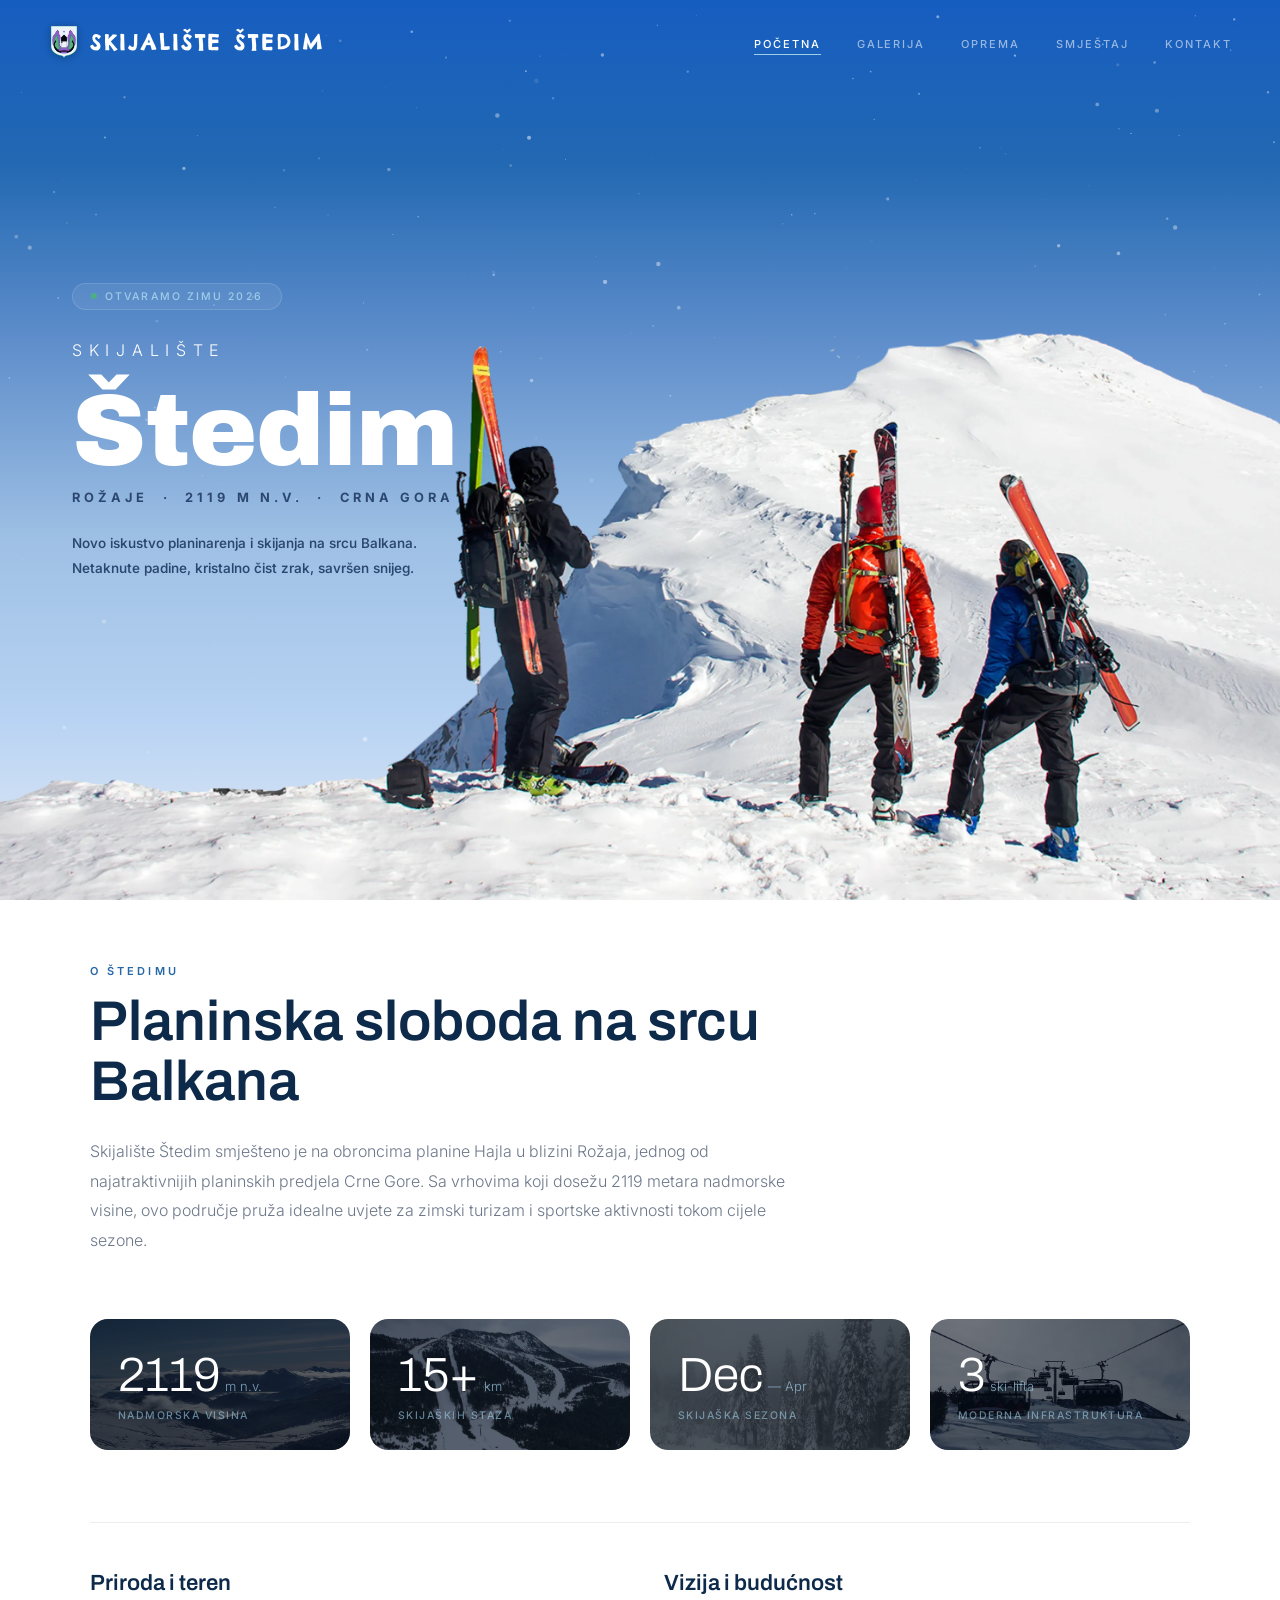
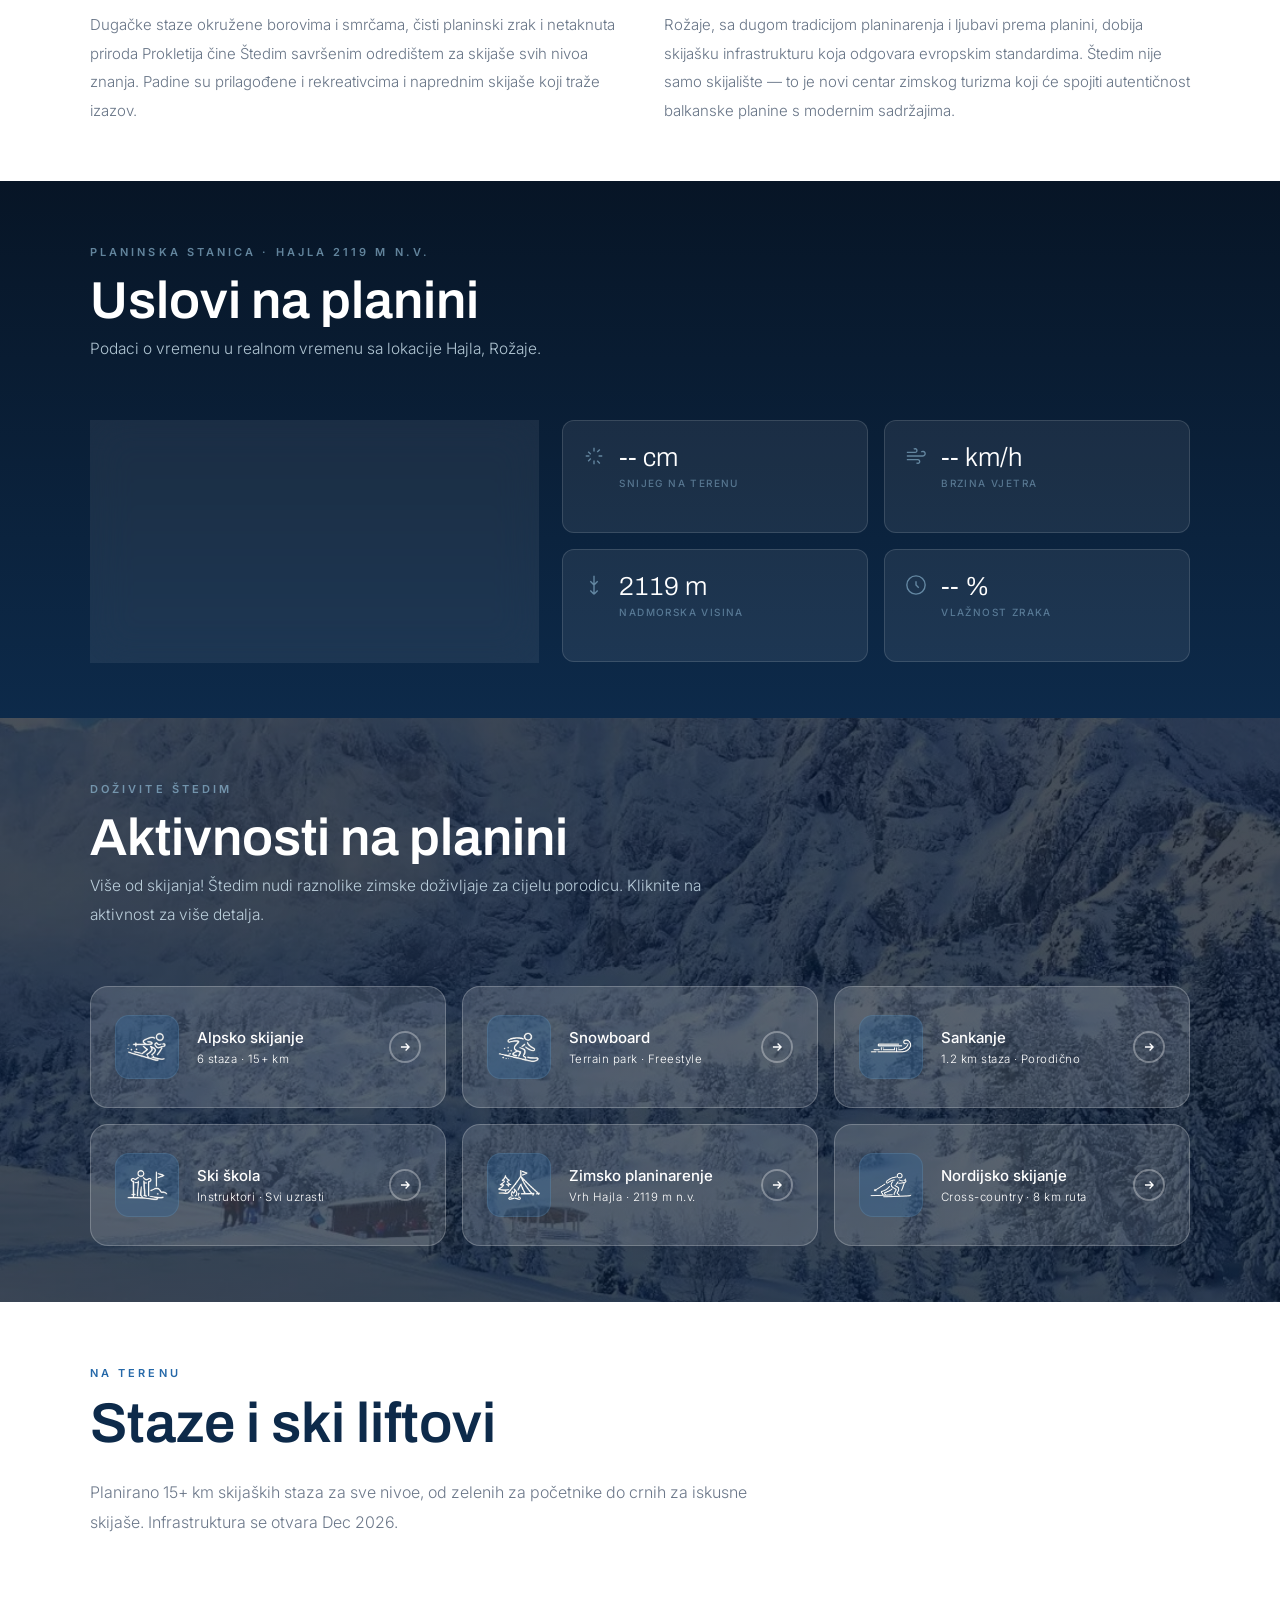
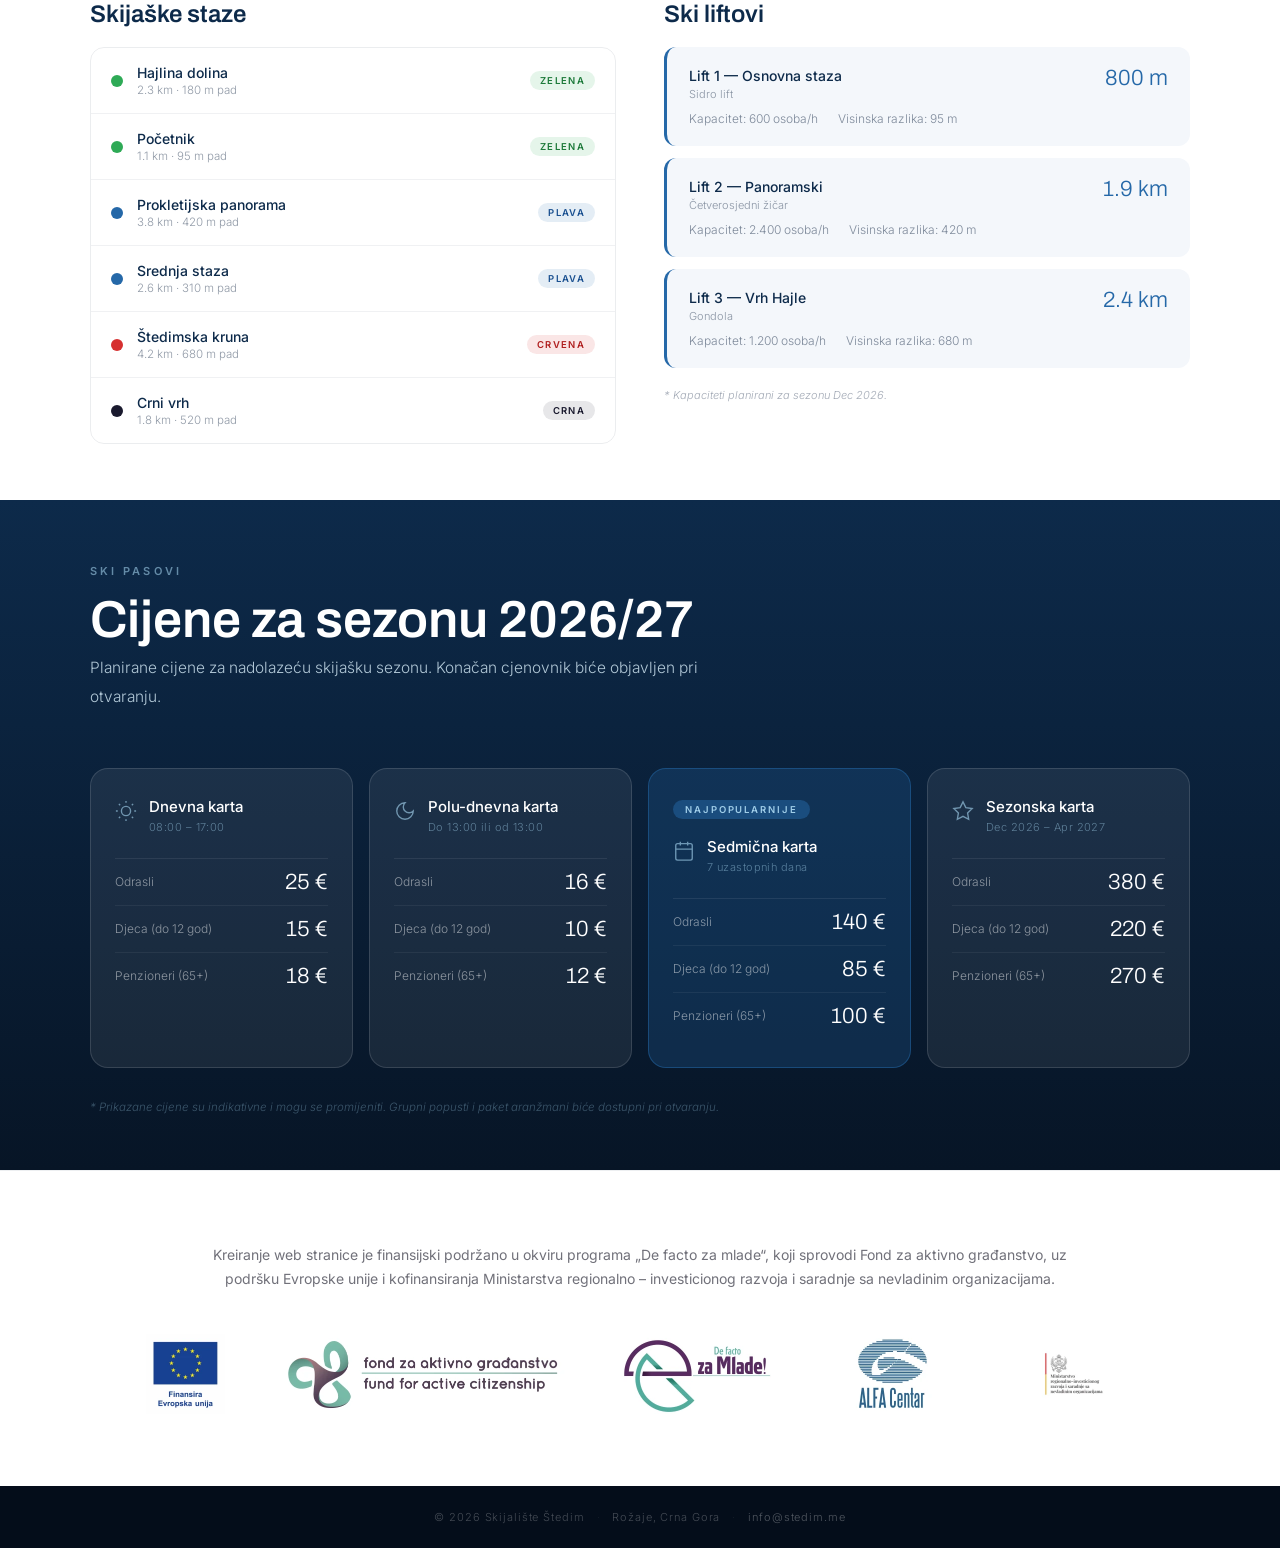
==== commit 81ecbe55: "converting sponsors to webp" ====
--- a/index.html
+++ b/index.html
@@ -687,11 +687,11 @@
         investicionog razvoja i saradnje sa nevladinim organizacijama.
       </p>
       <div class="sponsors-logos">
-        <img src="multimedia/sponsors/sponsor1.jpg" alt="Finansira Evropska unija" />
-        <img src="multimedia/sponsors/sponsor2.png" alt="Fond za aktivno građanstvo — Fund for Active Citizenship" />
-        <img src="multimedia/sponsors/sponsor3.png" alt="De facto za Mlade!" />
-        <img src="multimedia/sponsors/sponsor4.png" alt="ALFA Centar" />
-        <img src="multimedia/sponsors/sponsor5.png" alt="Ministarstvo regionalno-investicionog razvoja i saradnje sa nevladinim organizacijama" />
+        <img src="multimedia/sponsors/sponsor1.webp" alt="Finansira Evropska unija" />
+        <img src="multimedia/sponsors/sponsor2.webp" alt="Fond za aktivno građanstvo — Fund for Active Citizenship" />
+        <img src="multimedia/sponsors/sponsor3.webp" alt="De facto za Mlade!" />
+        <img src="multimedia/sponsors/sponsor4.webp" alt="ALFA Centar" />
+        <img src="multimedia/sponsors/sponsor5.webp" alt="Ministarstvo regionalno-investicionog razvoja i saradnje sa nevladinim organizacijama" />
       </div>
     </section>
 
--- a/css/main.css
+++ b/css/main.css
@@ -1850,67 +1850,52 @@
   z-index: 10;
   background: var(--white);
   border-top: 1px solid rgba(10, 30, 60, 0.07);
-  padding: 56px 48px 64px;
+  padding: 72px 48px 72px;
   text-align: center;
 }
 
 .sponsors-text {
   max-width: 880px;
   margin: 0 auto 44px;
-  color: var(--blue);
-  font-size: 15px;
+  color: oklch(55.17% 0.0138 285.939);
+  font-size: 14px;
   line-height: 1.7;
 }
 
 .sponsors-logos {
   display: flex;
-  flex-wrap: wrap;
+  flex-wrap: nowrap;
   align-items: center;
   justify-content: center;
-  gap: 32px 56px;
+  gap: clamp(28px, 4vw, 72px);
   max-width: var(--container);
   margin: 0 auto;
 }
 
 .sponsors-logos img {
-  height: 56px;
+  display: block;
+  height: 80px;
   width: auto;
-  max-width: 220px;
+  max-width: min(320px, 100%);
   object-fit: contain;
-  filter: grayscale(0.15);
-  opacity: 0.92;
-  transition: filter 0.25s, opacity 0.25s;
-}
-
-.sponsors-logos img:hover {
-  filter: none;
-  opacity: 1;
 }
 
 @media (max-width: 768px) {
   .sponsors {
-    padding: 44px 24px 52px;
+    padding: 56px 24px 60px;
   }
   .sponsors-text {
-    font-size: 14px;
     margin-bottom: 36px;
   }
   .sponsors-logos {
+    flex-wrap: wrap;
     gap: 28px 36px;
-  }
-  .sponsors-logos img {
-    height: 44px;
-    max-width: 160px;
   }
 }
 
 @media (max-width: 480px) {
   .sponsors-logos {
     gap: 24px 22px;
-  }
-  .sponsors-logos img {
-    height: 34px;
-    max-width: 112px;
   }
 }
 
